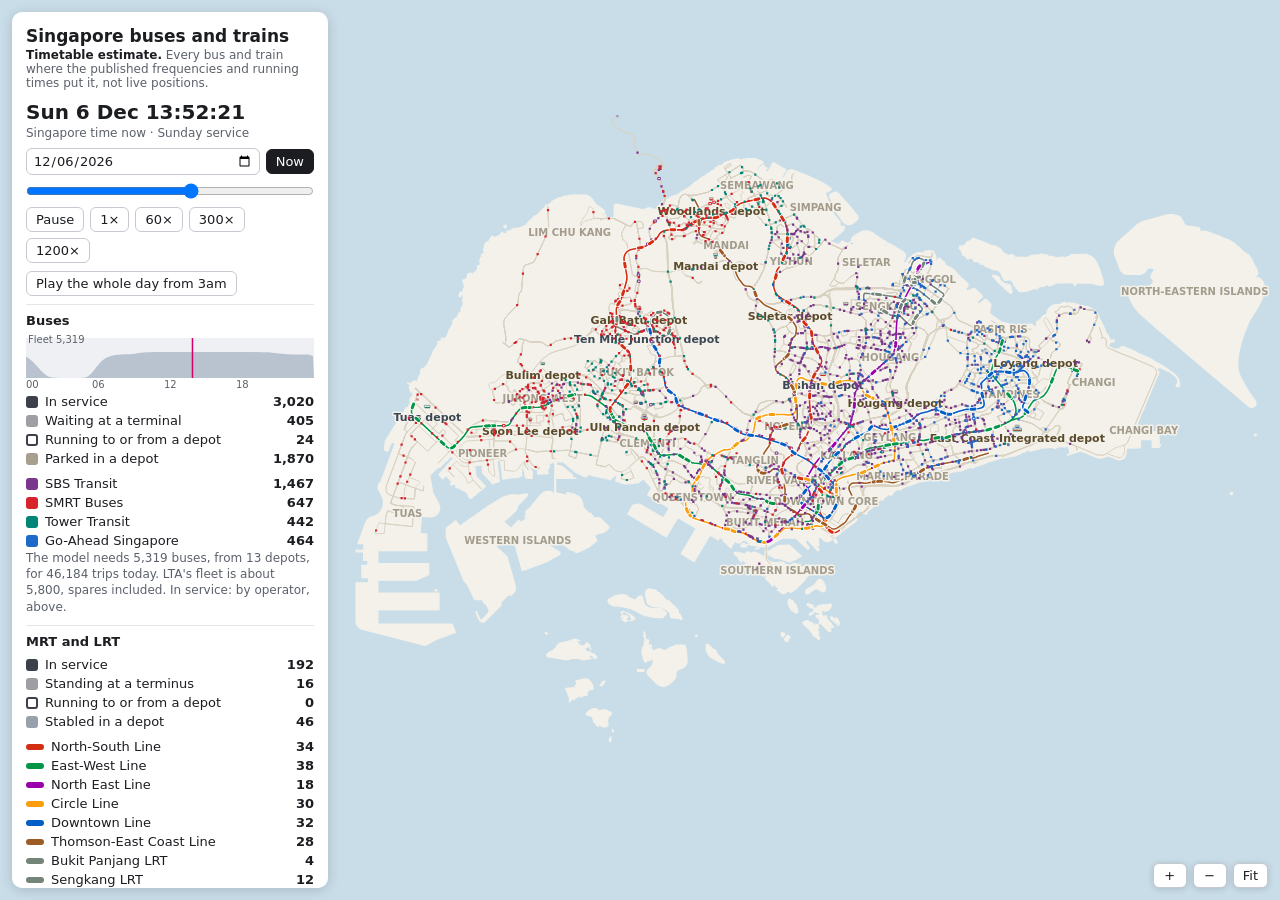
==== index.html @ de4a7878 "Add files via upload" ====
<!doctype html>
<html lang="en"><head><meta charset="utf-8">
<meta name="viewport" content="width=device-width,initial-scale=1">
<title>Singapore buses and trains</title>
<style>
  html,body{margin:0;height:100%;background:#c9dde8;color:#1b1d21;font-family:system-ui,Segoe UI,Arial,sans-serif;overflow:hidden}
  #map{position:absolute;inset:0;width:100%;height:100%;display:block;cursor:grab;touch-action:none}
  #map.drag{cursor:grabbing}
  #panel{position:absolute;left:12px;top:12px;width:288px;max-width:calc(100% - 48px);max-height:calc(100% - 48px);overflow:auto;background:#fff;border-radius:10px;box-shadow:0 2px 12px rgba(27,29,33,.18);padding:14px 14px 10px;z-index:5}
  h1{font-size:17px;margin:0 0 2px}
  h2{font-size:13px;margin:0 0 6px}
  .mode{font-size:12px;margin:0 0 10px;color:#5b616b}
  .mode b{color:#1b1d21}
  #clock{font-size:20px;font-weight:600;font-variant-numeric:tabular-nums;margin:0 0 2px}
  #clockmode{font-size:12px;color:#5b616b;margin:0 0 8px}
  .row{display:flex;gap:6px;align-items:center;margin:0 0 8px}
  input[type=date]{flex:1;font:inherit;font-size:13px;padding:4px 6px;border:1px solid #c5c9d0;border-radius:6px;background:#fff;color:inherit;min-width:0}
  input[type=range]{width:100%;margin:0 0 8px}
  button{font:inherit;font-size:13px;padding:4px 9px;border:1px solid #c5c9d0;border-radius:6px;background:#fff;color:inherit;cursor:pointer}
  button:hover{background:#f1f3f5}
  button[aria-pressed=true]{background:#1b1d21;border-color:#1b1d21;color:#fff}
  .speeds{flex-wrap:wrap}
  .sect{border-top:1px solid #e3e6ea;padding:8px 0 4px}
  .check{display:flex;gap:7px;align-items:center;font-size:13px;margin:0 0 4px;cursor:pointer}
  table{border-collapse:collapse;width:100%;font-size:13px}
  td{padding:2px 0}
  td.n{text-align:right;font-variant-numeric:tabular-nums;font-weight:600;padding-left:8px}
  .sw{display:inline-block;width:12px;height:12px;border-radius:3px;margin-right:7px;vertical-align:-2px;box-sizing:border-box}
  .sw.hollow{background:#fff !important;border:2px solid}
  .sw.dim{opacity:.5}
  .sw.line{width:18px;height:6px;border-radius:3px;vertical-align:1px}
  #spark{width:100%;height:56px;display:block;margin:4px 0 2px;cursor:pointer}
  .small{font-size:12px;color:#5b616b;margin:0 0 6px;line-height:1.35}
  details{font-size:12px;color:#3d424a;margin:2px 0 6px}
  details summary{cursor:pointer;font-weight:600;color:#1b1d21;font-size:13px;margin:0 0 4px}
  details li{margin:0 0 4px;line-height:1.35}
  details ul{padding-left:16px;margin:4px 0}
  #depots td{font-size:12px}
  .credit{font-size:10.5px;color:#6b717b;margin:4px 0 0;line-height:1.35}
  #tip{position:absolute;z-index:6;pointer-events:none;background:#1b1d21;color:#fff;font-size:12px;line-height:1.4;padding:6px 9px;border-radius:6px;max-width:280px;display:none}
  #tip b{font-weight:600}
  #zoom{position:absolute;right:12px;bottom:12px;z-index:5;display:flex;gap:6px}
  #zoom button{background:#fff;box-shadow:0 1px 6px rgba(27,29,33,.18);min-width:34px}
</style></head>
<body>
<canvas id="map">Map of Singapore with the estimated position of every public bus and train.</canvas>

<aside id="panel">
  <h1>Singapore buses and trains</h1>
  <p class="mode"><b>Timetable estimate.</b> Every bus and train where the published frequencies and running times put it, not live positions.</p>
  <div id="clock">--:--:--</div>
  <div id="clockmode"></div>
  <div class="row"><input type="date" id="date" aria-label="Date"><button id="now" type="button">Now</button></div>
  <input type="range" id="time" min="0" max="86399" step="30" aria-label="Time of day">
  <div class="row speeds" id="speeds" role="group" aria-label="Playback speed">
    <button type="button" data-speed="0">Pause</button>
    <button type="button" data-speed="1">1&times;</button>
    <button type="button" data-speed="60">60&times;</button>
    <button type="button" data-speed="300">300&times;</button>
    <button type="button" data-speed="1200">1200&times;</button>
  </div>
  <div class="row"><button type="button" id="day">Play the whole day from 3am</button></div>

  <div class="sect">
    <h2>Buses</h2>
    <canvas id="spark" aria-label="Buses out of the depots through the day; click to jump to that time"></canvas>
    <table id="busstate"></table>
    <table id="busops" style="margin-top:6px"></table>
    <p class="small" id="fleet"></p>
  </div>

  <div class="sect">
    <h2>MRT and LRT</h2>
    <table id="trainstate"></table>
    <table id="trains" style="margin-top:6px"></table>
  </div>

  <div class="sect">
    <label class="check"><input type="checkbox" id="showBuses" checked><span>Buses</span></label>
    <label class="check"><input type="checkbox" id="showTrains" checked><span>Trains</span></label>
    <label class="check"><input type="checkbox" id="showRoads" checked><span>Bus routes</span></label>
  </div>

  <div class="sect">
    <h2>For slides</h2>
    <p class="small">Draws the day shown above, 3am to 3am, frame by frame, with a title, clock, counts and key on each frame, and saves it in the exports folder. The video plays in PowerPoint (Insert, Video, This Device).</p>
    <div class="row"><button type="button" id="mkmp4">Make a video (MP4, 1080p, 1 min)</button></div>
    <div class="row"><button type="button" id="mkgif">Make a GIF (720p, 40 s)</button></div>
    <div class="row"><button type="button" id="mkgifhq">Make a full-detail GIF (1080p, map only)</button></div>
    <div class="row"><button type="button" id="mkdepots">Make the bus depots video (MP4, 1080p, 1 min)</button></div>
    <div class="row"><button type="button" id="mkdepotsgif">Make the bus depots GIF (email size)</button></div>
    <label class="check"><input type="checkbox" id="exview"><span>Frame the current view, not the whole island</span></label>
    <p class="small" id="exstate"></p>
  </div>

  <details id="depotbox"><summary>Depots</summary><table id="depots"></table></details>
  <details><summary>How this is worked out</summary><ul id="how"></ul></details>
  <p class="credit" id="credit"></p>
</aside>

<div id="zoom"><button type="button" id="zin" aria-label="Zoom in">+</button><button type="button" id="zout" aria-label="Zoom out">&minus;</button><button type="button" id="zfit">Fit</button></div>
<div id="tip" role="status"></div>

<script src="sg-data.js"></script>
<script>
(function () {
'use strict';
const D = window.SG_DATA;
if (!D) { document.body.innerHTML = '<p style="padding:2em">sg-data.js is missing: run build/build.ps1.</p>'; return; }
const el = id => document.getElementById(id);
const Qd = D.meta.q, DAY = 86400000;

const BANDS = [
  [[0, 1.15], [6.5 * 3600, 0.85], [8.5 * 3600, 1.05], [17 * 3600, 0.85], [19 * 3600, 1.15]],
  [[0, 1.15], [8 * 3600, 1.0], [20 * 3600, 1.15]],
  [[0, 1.15], [9 * 3600, 1.05], [20 * 3600, 1.15]]
];
const LAYOVER = 240;
const WAIT_MAX = 2400;
const PREP = 300;
const DEAD_SPEED = 25 / 3.6, DEAD_DETOUR = 1.3;
const BUS_DWELL = 12, TRAIN_DWELL = 25;
const BUS = { length: 12, width: 2.55 };
const TURN_MAX = 900, LEAD = 60, TAIL = 45;

const KX = 111320 * Math.cos(D.meta.lat0 * Math.PI / 180), KY = 110574;
const px = lon => (lon - D.meta.lon0) * KX, py = lat => -(lat - D.meta.lat0) * KY;
function decode(a) {
  const n = a.length / 2, x = new Float64Array(n), y = new Float64Array(n), cum = new Float64Array(n);
  let lon = 0, lat = 0;
  for (let i = 0; i < n; i++) {
    lon += a[2 * i]; lat += a[2 * i + 1];
    x[i] = px(lon / Qd); y[i] = py(lat / Qd);
    if (i) cum[i] = cum[i - 1] + Math.hypot(x[i] - x[i - 1], y[i] - y[i - 1]);
  }
  return { x, y, cum, n };
}
const geoms = D.geoms.map(decode);
function pointAt(g, s) {
  const c = g.cum, last = g.n - 1;
  if (last < 1) return { x: g.x[0], y: g.y[0], a: 0 };
  if (s <= 0 || s >= c[last]) {
    const i = s <= 0 ? 0 : last - 1, a = Math.atan2(g.y[i + 1] - g.y[i], g.x[i + 1] - g.x[i]), b = s <= 0 ? 0 : last, over = s <= 0 ? s : s - c[last];
    return { x: g.x[b] + Math.cos(a) * over, y: g.y[b] + Math.sin(a) * over, a };
  }
  let lo = 0, hi = last;
  while (hi - lo > 1) { const m = (lo + hi) >> 1; if (c[m] <= s) lo = m; else hi = m; }
  const span = c[hi] - c[lo], f = span > 0 ? (s - c[lo]) / span : 0;
  return { x: g.x[lo] + f * (g.x[hi] - g.x[lo]), y: g.y[lo] + f * (g.y[hi] - g.y[lo]), a: Math.atan2(g.y[hi] - g.y[lo], g.x[hi] - g.x[lo]) };
}

const OPS = D.operators.map(o => ({ id: o.id, name: o.name, rgb: o.colour }));
const depots = D.depots.map((d, i) => ({ i, name: d.name, op: d.op, x: px(d.lon), y: py(d.lat), cap: 0, out: 0 }));
const stops = D.stops.map(s => ({ code: s[0], name: s[1], x: px(s[2] / Qd), y: py(s[3] / Qd) }));
const services = D.services.map((s, i) => ({ i, n: s.n, name: s.name, op: s.op, depot: depots[s.depot], guess: !!s.guess, group: s.n.replace(/[ABCT]$/, '') }));
const pats = D.patterns.map((p, i) => ({ i, svc: services[p.v], g: geoms[p.g], s: p.s, d: p.d, t: p.t, h: p.h, w: p.w, straight: !!p.x, r: p.r, dur: p.t[p.t.length - 1] }));
const RL = D.rail.lines.map(l => ({ name: l.name, short: l.short, rgb: l.colour, cars: l.cars, length: l.length }));
const rstations = D.rail.stations.map(s => ({ id: s[0], name: s[1], x: px(s[2] / Qd), y: py(s[3] / Qd) }));
const rpats = D.rail.patterns.map((p, i) => ({ i, line: RL[p.l], li: p.l, g: geoms[p.g], s: p.s, d: p.d, t: p.t, h: p.h, loop: !!p.loop, win: p.win, dur: p.t[p.t.length - 1] }));
const startOf = p => pointAt(p.g, p.d[0]), endOf = p => pointAt(p.g, p.d[p.d.length - 1]);
const roadRun = (g, rev) => ({ g, rev, secs: g.cum[g.n - 1] / DEAD_SPEED + 60 });
const lineRun = (a, b) => { const len = Math.hypot(b.x - a.x, b.y - a.y) || 1; return { g: { x: [a.x, b.x], y: [a.y, b.y], cum: [0, len], n: 2 }, rev: false, secs: len * DEAD_DETOUR / DEAD_SPEED + 120 }; };
for (const p of pats) {
  const dep = p.svc.depot;
  p.outRun = p.r && p.r[0] >= 0 ? roadRun(geoms[p.r[0]], false) : lineRun(dep, startOf(p));
  p.inRun = p.r && p.r[1] >= 0 ? roadRun(geoms[p.r[1]], true) : lineRun(endOf(p), dep);
}

const groups = new Map();
for (const p of pats) { const k = p.svc.group; if (!groups.has(k)) groups.set(k, []); groups.get(k).push(p); }
for (const [gk, list] of groups) {
  const ends = [...new Set(list.flatMap(p => [p.s[0], p.s[p.s.length - 1]]))], parent = new Map(ends.map(e => [e, e]));
  const find = e => { while (parent.get(e) !== e) e = parent.get(e); return e; };
  for (const a of ends) for (const b of ends) if (a < b && Math.hypot(stops[a].x - stops[b].x, stops[a].y - stops[b].y) < 600) parent.set(find(a), find(b));
  for (const p of list) { p.from = gk + '|' + find(p.s[0]); p.to = gk + '|' + find(p.s[p.s.length - 1]); }
}

const dayType = dayKey => { const dow = new Date(dayKey * DAY).getUTCDay(); return dow === 6 ? 1 : dow === 0 ? 2 : 0; };
const DAYTYPE_NAMES = ['Monday to Friday', 'Saturday', 'Sunday'];
const factor = (dt, t) => { t %= 86400; let f = 1; for (const [from, k] of BANDS[dt]) if (t >= from) f = k; return f; };
function departures(first, last, h, dt) {
  const out = []; let t = first;
  while (t <= last) { out.push(t); t += Math.max(120, h * factor(dt, t)); }
  if (out.length && last - out[out.length - 1] > h * 0.4) out.push(last);
  return out;
}

const goesHome = (a, b) => b.start - a.end > Math.max(WAIT_MAX, a.p.inRun.secs + b.p.outRun.secs + PREP + 1800);
const OUT = 0, WAIT = 1, RUN = 2, IN = 3;

const plans = new Map();
function planFor(dt) {
  if (plans.has(dt)) return plans.get(dt);
  const byGroup = new Map(); let tripCount = 0;
  for (const p of pats) {
    const w = p.w && p.w[dt]; if (!w) continue;
    for (const start of departures(w[0], w[1], p.h, dt)) {
      const k = p.svc.group; if (!byGroup.has(k)) byGroup.set(k, []);
      byGroup.get(k).push({ p, start, end: start + p.dur, bus: null }); tripCount++;
    }
  }
  const buses = [];
  for (const list of byGroup.values()) {
    list.sort((a, b) => a.start - b.start);
    const byEnd = list.slice().sort((a, b) => a.end - b.end), pools = new Map(); let ai = 0;
    for (const tr of list) {
      while (ai < byEnd.length && byEnd[ai].end + LAYOVER <= tr.start) { const a = byEnd[ai++]; if (!pools.has(a.p.to)) pools.set(a.p.to, []); pools.get(a.p.to).push(a.bus); }
      const pool = pools.get(tr.p.from);
      let bus = pool && pool.length ? pool.pop() : null;
      if (!bus) {
        let best = null, from = null, at = -1;
        for (const q of pools.values()) for (let i = 0; i < q.length; i++) {
          const last = q[i].trips[q[i].trips.length - 1];
          if ((!best || last.end < best.trips[best.trips.length - 1].end) && goesHome(last, tr)) { best = q[i]; from = q; at = i; }
        }
        if (best) { from.splice(at, 1); bus = best; }
      }
      if (!bus) { bus = { id: buses.length, depot: tr.p.svc.depot, op: tr.p.svc.op, trips: [] }; buses.push(bus); }
      bus.trips.push(tr); tr.bus = bus;
    }
  }
  for (const bus of buses) {
    const segs = [], dep = bus.depot, first = bus.trips[0];
    const goOut = tr => { const R = tr.p.outRun; segs.push({ k: OUT, t0: tr.start - PREP - R.secs, t1: tr.start - PREP, run: R, trip: tr }); segs.push({ k: WAIT, t0: tr.start - PREP, t1: tr.start, trip: tr }); };
    goOut(first);
    bus.trips.forEach((tr, i) => {
      segs.push({ k: RUN, t0: tr.start, t1: tr.end, trip: tr });
      const nx = bus.trips[i + 1], R = tr.p.inRun;
      if (!nx) { segs.push({ k: IN, t0: tr.end, t1: tr.end + R.secs, run: R, trip: tr }); return; }
      if (goesHome(tr, nx)) { segs.push({ k: IN, t0: tr.end, t1: tr.end + R.secs, run: R, trip: tr }); goOut(nx); }
      else segs.push({ k: WAIT, t0: tr.end, t1: nx.start, trip: nx, after: tr });
    });
    bus.segs = segs; bus.t0 = segs[0].t0; bus.t1 = segs[segs.length - 1].t1;
    bus.slot = (bus.id * 7919) % 97;
  }
  const curve = new Uint16Array(30 * 12);
  for (const bus of buses) {
    let k = 0;
    for (let i = Math.max(0, Math.ceil(bus.t0 / 300)); i < curve.length && i * 300 < bus.t1; i++) {
      const t = i * 300; while (k + 1 < bus.segs.length && bus.segs[k + 1].t0 <= t) k++;
      if (t < bus.segs[k].t1) curve[i]++;
    }
  }
  const plan = { dt, buses, trips: tripCount, curve, perDepot: depots.map(d => buses.filter(b => b.depot === d).length) };
  plans.set(dt, plan);
  return plan;
}
for (let dt = 0; dt < 3; dt++) planFor(dt).perDepot.forEach((n, i) => { depots[i].cap = Math.max(depots[i].cap, n); });
const FLEET = depots.reduce((s, d) => s + d.cap, 0);

const railPlans = new Map();
function railFor(dt) {
  if (railPlans.has(dt)) return railPlans.get(dt);
  const trips = [];
  for (const p of rpats) for (const start of departures(p.win[0], p.win[1], p.h, dt)) trips.push({ p, start, end: start + p.dur });
  trips.sort((a, b) => a.start - b.start);
  const waiting = new Map(), key = (st, li) => st + '|' + li;
  for (const tr of trips.slice().sort((a, b) => a.end - b.end)) { const k = key(tr.p.s[tr.p.s.length - 1], tr.p.li); if (!waiting.has(k)) waiting.set(k, []); waiting.get(k).push(tr); }
  for (const dep of trips) {
    const q = waiting.get(key(dep.p.s[0], dep.p.li)); if (!q) continue;
    while (q.length && (q[0].next || q[0].end < dep.start - TURN_MAX)) q.shift();
    const i = q.findIndex(a => !a.next); if (i < 0 || q[i].end > dep.start) continue;
    q[i].next = dep; dep.prev = q[i];
  }
  railWorkings(trips);
  railPlans.set(dt, trips);
  return trips;
}

const rdepots = (D.rail.depots || []).map((d, i) => ({ i, name: d.name, x: px(d.lon), y: py(d.lat), lines: d.lines, cap: RL.map(() => 0), access: {} }));
const stationsOfLine = RL.map((_, li) => [...new Set(rpats.filter(p => p.li === li).flatMap(p => p.s))]);
for (const d of rdepots) for (const li of d.lines) {
  let best = -1, bd = Infinity;
  for (const si of stationsOfLine[li]) { const s = rstations[si], dd = Math.hypot(s.x - d.x, s.y - d.y); if (dd < bd) { bd = dd; best = si; } }
  d.access[li] = best;
}
const depotsOfLine = RL.map((_, li) => rdepots.filter(d => d.lines.includes(li)));
function alongLine(li, a, b) {
  let best = null;
  for (const q of rpats) {
    if (q.li !== li) continue;
    const i = q.s.indexOf(a), j = q.s.lastIndexOf(b); if (i < 0 || j <= i) continue;
    if (!best || q.d[j] - q.d[i] < best.s1 - best.s0) best = { g: q.g, s0: q.d[i], s1: q.d[j], secs: (q.t[j] - q.t[i]) * 0.8 };
  }
  return best;
}
const straight = (a, b) => { const len = Math.hypot(b.x - a.x, b.y - a.y) || 1; return { g: { x: [a.x, b.x], y: [a.y, b.y], cum: [0, len], n: 2 }, s0: 0, s1: len, secs: len / 8 + 60 }; };
function railWorkings(trips) {
  for (const head of trips) {
    if (head.prev) continue;
    const chain = [head]; while (chain[chain.length - 1].next) chain.push(chain[chain.length - 1].next);
    const tail = chain[chain.length - 1], li = head.p.li, A = head.p.s[0], B = tail.p.s[tail.p.s.length - 1];
    let dep = null, bd = Infinity;
    for (const d of depotsOfLine[li]) { const v = Math.hypot(d.x - rstations[A].x, d.y - rstations[A].y); if (v < bd) { bd = v; dep = d; } }
    if (!dep) continue;
    const X = dep.access[li];
    const a1 = X === A ? null : alongLine(li, X, A), h1 = straight(dep, a1 ? pointAt(a1.g, a1.s0) : startOf(head.p));
    const arrive = head.start - 240, t1 = arrive - (a1 ? a1.secs : 0), t0 = t1 - h1.secs;
    head.out = { t0, t2: arrive, legs: [[t0, t1, h1]].concat(a1 ? [[t1, arrive, a1]] : []) };
    const a2 = X === B ? null : alongLine(li, B, X), h2 = straight(a2 ? pointAt(a2.g, a2.s1) : endOf(tail.p), dep);
    const leave = tail.end + 60, u1 = leave + (a2 ? a2.secs : 0);
    tail.in = { t0: leave, t2: u1 + h2.secs, legs: (a2 ? [[leave, u1, a2]] : []).concat([[u1, u1 + h2.secs, h2]]) };
    const span = { dep, li, t0, t1: tail.in.t2 };
    for (const tr of chain) { tr.dep = dep; tr.span = span; }
  }
}
for (let dt = 0; dt < 3; dt++) {
  const spans = [...new Set(railFor(dt).filter(t => t.span).map(t => t.span))];
  for (const d of rdepots) for (const li of d.lines) {
    const mine = spans.filter(s => s.dep === d && s.li === li);
    for (let t = 0; t < 30 * 3600; t += 300) d.cap[li] = Math.max(d.cap[li], mine.filter(s => s.t0 <= t && t < s.t1).length);
  }
}
const TRAIN_FLEET = rdepots.reduce((s, d) => s + d.cap.reduce((a, b) => a + b, 0), 0);

function progress(p, tau, dwell) {
  const T = p.t, n = T.length;
  if (tau <= 0) return { s: p.d[0], h: 0, moving: false };
  if (tau >= T[n - 1]) return { s: p.d[n - 1], h: n - 2, moving: false };
  let lo = 0, hi = n - 1;
  while (hi - lo > 1) { const m = (lo + hi) >> 1; if (T[m] <= tau) lo = m; else hi = m; }
  const run = T[lo + 1] - T[lo], move = Math.max(run - Math.min(dwell, run * 0.4), 1);
  let f = Math.min((tau - T[lo]) / move, 1); const moving = f < 1;
  f = f * f * (3 - 2 * f);
  return { s: p.d[lo] + f * (p.d[lo + 1] - p.d[lo]), h: lo, moving };
}

let busCount = null;
function busesAt(sim) {
  const day = Math.floor(sim / DAY), secs = (sim - day * DAY) / 1000, out = [];
  const count = { run: 0, dead: 0, wait: 0, ops: OPS.map(() => 0), depotOut: depots.map(() => 0) };
  for (const [dk, t] of [[day - 1, secs + 86400], [day, secs]]) {
    for (const bus of planFor(dayType(dk)).buses) {
      if (t < bus.t0 || t >= bus.t1) continue;
      const segs = bus.segs; let lo = 0, hi = segs.length - 1;
      while (lo < hi) { const m = (lo + hi + 1) >> 1; if (segs[m].t0 <= t) lo = m; else hi = m - 1; }
      const sg = segs[lo]; if (t >= sg.t1) continue;
      count.depotOut[bus.depot.i]++;
      let x, y, a, s = null, p = null, g = null, dir = 1;
      if (sg.k === RUN) {
        p = sg.trip.p; const pr = progress(p, t - sg.trip.start, BUS_DWELL); s = pr.s;
        const pt = pointAt(p.g, s); x = pt.x; y = pt.y; a = pt.a; count.run++; count.ops[bus.op]++;
        out.push({ bus, sg, t, x, y, a, s, p, g: p.g, dir: 1, h: pr.h, moving: pr.moving });
        continue;
      }
      if (sg.k === WAIT) {
        p = sg.trip.p; s = p.d[0] - 14 - (bus.slot % 4) * 15;
        const pt = pointAt(p.g, s); x = pt.x; y = pt.y; a = pt.a; g = p.g; count.wait++;
      } else {
        let f = (t - sg.t0) / Math.max(sg.t1 - sg.t0, 1); f = f * f * (3 - 2 * f);
        const R = sg.run, L = R.g.cum[R.g.n - 1]; g = R.g; dir = R.rev ? -1 : 1; s = R.rev ? L * (1 - f) : L * f;
        const pt = pointAt(g, s); x = pt.x; y = pt.y; a = pt.a + (R.rev ? Math.PI : 0); count.dead++;
      }
      out.push({ bus, sg, t, x, y, a, s, p, g, dir });
    }
  }
  busCount = count;
  return out;
}
let trainCount = null;
function trainsAt(sim) {
  const day = Math.floor(sim / DAY), secs = (sim - day * DAY) / 1000, out = [];
  const count = { run: 0, wait: 0, dead: 0, perLine: RL.map(() => 0), depotOut: rdepots.map(() => RL.map(() => 0)) };
  for (const [dk, t] of [[day - 1, secs + 86400], [day, secs]]) {
    for (const tr of railFor(dayType(dk))) {
      if (tr.start - 7200 > t) break;
      const from = tr.prev ? Math.min(tr.prev.end, tr.start) : tr.out ? tr.out.t0 : tr.start - LEAD;
      const to = tr.next ? tr.end : tr.in ? tr.in.t2 : tr.end + TAIL;
      if (t < from || t >= to) continue;
      count.perLine[tr.p.li]++;
      if (tr.dep) count.depotOut[tr.dep.i][tr.p.li]++;
      const runs = !tr.prev && tr.out && t < tr.out.t2 ? tr.out.legs : !tr.next && tr.in && t >= tr.in.t0 ? tr.in.legs : null;
      const leg = runs && runs.find(L => t >= L[0] && t < L[1]);
      if (leg) {
        let f = (t - leg[0]) / Math.max(leg[1] - leg[0], 1); f = f * f * (3 - 2 * f);
        const s = leg[2].s0 + (leg[2].s1 - leg[2].s0) * f, pt = pointAt(leg[2].g, s);
        count.dead++; out.push({ tr, t, g: leg[2].g, s, x: pt.x, y: pt.y, alpha: 1, kind: 'dead', home: !!(tr.in && runs === tr.in.legs) });
        continue;
      }
      const pr = progress(tr.p, t - tr.start, TRAIN_DWELL), pt = pointAt(tr.p.g, pr.s), state = t < tr.start ? 'waiting' : t >= tr.end ? 'done' : 'running';
      const alpha = tr.dep ? 1 : t < tr.start && !tr.prev ? 1 + (t - tr.start) / LEAD : t > tr.end && !tr.next ? 1 - (t - tr.end) / TAIL : 1;
      if (state === 'running') count.run++; else count.wait++;
      out.push({ tr, t, g: tr.p.g, s: pr.s, h: pr.h, moving: pr.moving, x: pt.x, y: pt.y, alpha: Math.min(Math.max(alpha, 0), 1), state, kind: state === 'running' ? 'run' : 'wait' });
    }
  }
  trainCount = count; out.perLine = count.perLine;
  return out;
}

const sgNow = () => Date.now() + 8 * 3600000;
let live = true, speed = 1, sim = sgNow();
const hhmm = s => { s = ((Math.round(s) % 86400) + 86400) % 86400; return String(Math.floor(s / 3600)).padStart(2, '0') + ':' + String(Math.floor(s % 3600 / 60)).padStart(2, '0'); };

const canvas = el('map');
let ctx = canvas.getContext('2d');
let base = document.createElement('canvas'), bctx = base.getContext('2d');
const panel = el('panel');
let W = 0, H = 0, dpr = 1, baseDirty = true, fitK = 0.03, exporting = false, depotLabels = true, trainYards = true;
let keepClear = () => { const r = panel.getBoundingClientRect(); return [{ x0: r.left, y0: r.top, x1: r.right + 4, y1: r.bottom + 4 }]; };
const view = { cx: 0, cy: 0, k: 0.03 };
const show = { buses: true, trains: true, roads: true };
const bounds = { x0: Infinity, y0: Infinity, x1: -Infinity, y1: -Infinity };
const land = D.land.map(decode);
for (const g of land) for (let i = 0; i < g.n; i++) { bounds.x0 = Math.min(bounds.x0, g.x[i]); bounds.x1 = Math.max(bounds.x1, g.x[i]); bounds.y0 = Math.min(bounds.y0, g.y[i]); bounds.y1 = Math.max(bounds.y1, g.y[i]); }
const sx = x => (x - view.cx) * view.k + W / 2, sy = y => (y - view.cy) * view.k + H / 2;
const MAX_K = 8;

function fit() {
  const b = bounds, inset = W > 760 ? panel.offsetWidth + 24 : 0, m = 16;
  fitK = Math.min((W - inset - 2 * m) / (b.x1 - b.x0), (H - 2 * m) / (b.y1 - b.y0));
  view.k = fitK; view.cx = (b.x0 + b.x1) / 2 - inset / (2 * view.k); view.cy = (b.y0 + b.y1) / 2;
  baseDirty = true;
}
function resize() {
  dpr = window.devicePixelRatio || 1; W = window.innerWidth; H = window.innerHeight;
  for (const c of [canvas, base]) { c.width = Math.round(W * dpr); c.height = Math.round(H * dpr); }
  baseDirty = true;
}
function zoomAt(mx, my, factor) {
  const k = Math.min(Math.max(view.k * factor, fitK * 0.6), MAX_K);
  const wx = (mx - W / 2) / view.k + view.cx, wy = (my - H / 2) / view.k + view.cy;
  view.k = k; view.cx = wx - (mx - W / 2) / k; view.cy = wy - (my - H / 2) / k; baseDirty = true;
}

const path = (lines, close) => { const p = new Path2D(); for (const g of lines) { p.moveTo(g.x[0], g.y[0]); for (let i = 1; i < g.n; i++) p.lineTo(g.x[i], g.y[i]); if (close) p.closePath(); } return p; };
const landPath = path(land, true);
const roadPath = path([...new Set(pats.filter(p => !p.straight).map(p => p.g))]);
const railPaths = RL.map((l, li) => path(D.rail.draw.filter(r => r.l === li).map(r => decode(r.g))));
const areas = D.areas.map(a => ({ name: a[0].toUpperCase(), x: px(a[1] / Qd), y: py(a[2] / Qd), km2: a[3] })).sort((a, b) => b.km2 - a.km2);
const terminals = (() => {
  const seen = new Map();
  for (const p of pats) { const st = stops[p.s[0]]; if (/\b(Int|Ter)\b/.test(st.name) && !seen.has(st.name)) seen.set(st.name, { name: st.name.replace(/ Int$/, ' Interchange').replace(/ Ter$/, ' Terminal'), x: st.x, y: st.y, n: 0 }); if (seen.has(st.name)) seen.get(st.name).n++; }
  return [...seen.values()].sort((a, b) => b.n - a.n);
})();
const stationDots = (() => {
  const m = new Map();
  rstations.forEach(s => { const k = s.name; if (!m.has(k)) m.set(k, { name: s.name, ids: [], x: 0, y: 0, n: 0 }); const o = m.get(k); o.ids.push(s.id); o.x += s.x; o.y += s.y; o.n++; });
  return [...m.values()].map(o => ({ name: o.name, ids: o.ids, x: o.x / o.n, y: o.y / o.n }));
})();
const yard = d => d.yard || (d.yard = (() => { const cols = Math.max(12, Math.round(Math.sqrt(6 * d.cap))), rows = Math.max(1, Math.ceil(d.cap / cols)); return { cols, rows, w: cols * 4, h: rows * 15 }; })());
const railYards = rdepots.map(d => {
  const perCol = 20, groups = d.lines.filter(li => d.cap[li] > 0).map(li => ({ li, n: d.cap[li], cols: Math.ceil(d.cap[li] / perCol), len: RL[li].length + 10, xoff: 0 }));
  let w = 0; for (const g of groups) { g.xoff = w; w += g.cols * g.len; }
  const n = groups.reduce((s, g) => s + g.n, 0), h = Math.max(1, Math.min(Math.max(0, ...groups.map(g => g.n)), perCol)) * 6;
  let cx = d.x, cy = d.y; const bus = depots.find(b => Math.hypot(b.x - d.x, b.y - d.y) < 500);
  if (bus) { cx = bus.x; cy = bus.y + yard(bus).h / 2 + 36 + h / 2; }
  return { d, groups, n, perCol, w, h, cx, cy, shared: !!bus };
});
const slotXY = (Y, g, i) => [Y.cx - Y.w / 2 + g.xoff + Math.floor(i / Y.perCol) * g.len + 5, Y.cy - Y.h / 2 + (i % Y.perCol) * 6 + 1.4];

function drawBase() {
  const c = bctx, k = view.k;
  baseDirty = false;
  c.setTransform(dpr, 0, 0, dpr, 0, 0);
  c.fillStyle = '#c9dde8'; c.fillRect(0, 0, W, H);
  c.setTransform(k * dpr, 0, 0, k * dpr, (W / 2 - view.cx * k) * dpr, (H / 2 - view.cy * k) * dpr);
  c.lineJoin = c.lineCap = 'round';
  c.fillStyle = '#f3f1ea'; c.fill(landPath); c.strokeStyle = '#f3f1ea'; c.lineWidth = 1.2 / k; c.stroke(landPath);
  if (show.roads) {
    if (k > 0.25) { c.strokeStyle = '#d6cfbf'; c.lineWidth = Math.max(11, 3 / k); c.stroke(roadPath); c.strokeStyle = '#ffffff'; c.lineWidth = Math.max(8, 1.5 / k); c.stroke(roadPath); }
    else { c.strokeStyle = k > 0.08 ? '#cdc5b3' : '#d9d2c2'; c.lineWidth = (k > 0.08 ? 1.3 : 0.9) / k; c.stroke(roadPath); }
  }
  c.fillStyle = '#e2ddd0'; c.strokeStyle = '#a8a08e'; c.lineWidth = 1 / k;
  for (const d of depots) { const y = yard(d); c.fillRect(d.x - y.w / 2 - 6, d.y - y.h / 2 - 6, y.w + 12, y.h + 12); c.strokeRect(d.x - y.w / 2 - 6, d.y - y.h / 2 - 6, y.w + 12, y.h + 12); }
  if (show.trains) {
    c.fillStyle = '#dde2e8'; c.strokeStyle = '#97a1ab';
    if (trainYards) for (const Y of railYards) if (Y.n) { c.fillRect(Y.cx - Y.w / 2 - 5, Y.cy - Y.h / 2 - 5, Y.w + 10, Y.h + 10); c.strokeRect(Y.cx - Y.w / 2 - 5, Y.cy - Y.h / 2 - 5, Y.w + 10, Y.h + 10); }
    const w = Math.min(Math.max(5 * k, 1.6), 6);
    c.strokeStyle = '#ffffff'; c.lineWidth = (w + 2) / k; for (const p of railPaths) c.stroke(p);
    RL.forEach((l, i) => { c.strokeStyle = 'rgb(' + l.rgb + ')'; c.lineWidth = w / k; c.stroke(railPaths[i]); });
  }
  c.setTransform(dpr, 0, 0, dpr, 0, 0);
  if (show.trains && k > 0.02) {
    const r = Math.min(Math.max(k * 40, 1.8), 6);
    c.fillStyle = '#ffffff'; c.strokeStyle = '#1b1d21'; c.lineWidth = r > 3 ? 1.5 : 1;
    for (const s of stationDots) { const X = sx(s.x), Y = sy(s.y); if (X < -10 || X > W + 10 || Y < -10 || Y > H + 10) continue; c.beginPath(); c.arc(X, Y, r, 0, 7); c.fill(); c.stroke(); }
  }
  if (k > 0.6) { c.fillStyle = '#8f8a7e'; for (const s of stops) { const X = sx(s.x), Y = sy(s.y); if (X < -4 || X > W + 4 || Y < -4 || Y > H + 4) continue; c.fillRect(X - 1.5, Y - 1.5, 3, 3); } }
  const placed = keepClear();
  const label = (text, X, Y, font, fill, halo, dx) => {
    c.font = font; const w = c.measureText(text).width;
    for (const x of dx === 0 ? [X - w / 2] : [X + dx, X - dx - w]) {
      const box = { x0: x - 2, y0: Y - 8, x1: x + w + 2, y1: Y + 8 };
      if (box.x0 < 2 || box.x1 > W - 2 || box.y0 < 2 || box.y1 > H - 2) continue;
      if (placed.some(b => box.x0 < b.x1 && box.x1 > b.x0 && box.y0 < b.y1 && box.y1 > b.y0)) continue;
      placed.push(box); c.lineWidth = 3; c.strokeStyle = halo; c.strokeText(text, x, Y); c.fillStyle = fill; c.fillText(text, x, Y); return true;
    }
    return false;
  };
  c.textBaseline = 'middle'; c.lineJoin = 'round';
  if (depotLabels) for (const d of depots) label(d.name.replace(/ Bus Depot$| Depot$/, ' depot'), sx(d.x), sy(d.y) + Math.max(yard(d).h * k / 2, 4) + 9, '600 11px system-ui, Segoe UI, Arial, sans-serif', '#5a4a2a', '#f3f1ea', 0);
  if (show.trains && depotLabels && trainYards) for (const Y of railYards) if (Y.n && !Y.shared) label(Y.d.name.replace(/ Depot$/, ' depot'), sx(Y.cx), sy(Y.cy) + Math.max(Y.h * k / 2, 3) + 9, '600 11px system-ui, Segoe UI, Arial, sans-serif', '#3a4652', '#f3f1ea', 0);
  if (k > 0.05 && depotLabels) for (const s of terminals) label(s.name, sx(s.x), sy(s.y), '11px system-ui, Segoe UI, Arial, sans-serif', '#3d424a', '#f3f1ea', 7);
  if (show.trains && k > 0.09) for (const s of stationDots) label(s.name, sx(s.x), sy(s.y), '600 11px system-ui, Segoe UI, Arial, sans-serif', '#1b1d21', '#ffffff', 8);
  if (k < 0.2) for (const a of areas) label(a.name, sx(a.x), sy(a.y), '600 10px system-ui, Segoe UI, Arial, sans-serif', '#a39c8c', '#f3f1ea', 0);
}

const rgba = (rgb, a) => 'rgba(' + rgb + ',' + a + ')';
let buses = [], trains = [], DOT = 2.2, SNAP = false;
function drawDynamic() {
  const k = view.k;
  ctx.lineJoin = 'round';
  if (show.buses) for (const d of depots) {
    const y = yard(d), parked = Math.max(0, d.cap - busCount.depotOut[d.i]), x0 = d.x - y.w / 2, y0 = d.y - y.h / 2;
    if (sx(x0) > W || sy(y0) > H || sx(x0 + y.w) < 0 || sy(y0 + y.h) < 0) continue;
    if (k * 4 < 1.2) {
      const f = d.cap ? parked / d.cap : 0, rows = Math.ceil(parked / y.cols);
      ctx.fillStyle = rgba(OPS[d.op].rgb, 0.85);
      ctx.fillRect(sx(x0), sy(y0 + y.h - rows * 15), Math.max(y.w * k, 2), Math.max(rows * 15 * k, f > 0 ? 1.5 : 0));
      continue;
    }
    ctx.fillStyle = rgba(OPS[d.op].rgb, 0.85);
    for (let i = 0; i < parked; i++) { const c = i % y.cols, r = y.rows - 1 - Math.floor(i / y.cols); ctx.fillRect(sx(x0 + c * 4 + 0.7), sy(y0 + r * 15 + 1.5), BUS.width * k, BUS.length * k); }
  }
  if (show.buses) {
    const len = Math.max(BUS.length * k, 0), wid = Math.max(BUS.width * k, 2.6), side = k > 0.4 ? 2 * k : 0;
    if (len < 4) {
      const s = SNAP ? Math.round(Math.max(DOT, Math.min(3.2, k * 60))) : Math.max(DOT, Math.min(3.2, k * 60));
      for (let o = 0; o < OPS.length; o++) for (const kind of [RUN, WAIT, OUT]) {
        ctx.beginPath(); let any = false;
        for (const b of buses) { if (b.bus.op !== o || (kind === OUT ? b.sg.k !== OUT && b.sg.k !== IN : b.sg.k !== kind)) continue; const X = sx(b.x), Y = sy(b.y); if (X < -4 || X > W + 4 || Y < -4 || Y > H + 4) continue; if (SNAP) ctx.rect(Math.round(X - s / 2), Math.round(Y - s / 2), s, s); else ctx.rect(X - s / 2, Y - s / 2, s, s); any = true; }
        if (!any) continue;
        if (kind === OUT) { ctx.fillStyle = '#ffffff'; ctx.fill(); ctx.strokeStyle = 'rgb(' + OPS[o].rgb + ')'; ctx.lineWidth = 1; ctx.stroke(); }
        else { ctx.fillStyle = rgba(OPS[o].rgb, kind === WAIT ? 0.45 : 1); ctx.fill(); }
      }
    } else {
      for (const b of buses) {
        const X0 = sx(b.x), Y0 = sy(b.y); if (X0 < -len || X0 > W + len || Y0 < -len || Y0 > H + len) continue;
        let ax, ay, bx, by;
        { const f = pointAt(b.g, b.s + b.dir * BUS.length / 2), r = pointAt(b.g, b.s - b.dir * BUS.length / 2); ax = r.x; ay = r.y; bx = f.x; by = f.y; }
        const L = Math.hypot(bx - ax, by - ay) || 1, nx = (by - ay) / L * side / k, ny = -(bx - ax) / L * side / k;
        let X1 = sx(ax + nx), Y1 = sy(ay + ny), X2 = sx(bx + nx), Y2 = sy(by + ny);
        if (Math.hypot(X2 - X1, Y2 - Y1) < len * 0.6) { const c = [(X1 + X2) / 2, (Y1 + Y2) / 2], a = Math.atan2(by - ay, bx - ax); X1 = c[0] - Math.cos(a) * len / 2; Y1 = c[1] - Math.sin(a) * len / 2; X2 = c[0] + Math.cos(a) * len / 2; Y2 = c[1] + Math.sin(a) * len / 2; }
        const col = OPS[b.bus.op].rgb, dead = b.sg.k === OUT || b.sg.k === IN;
        ctx.beginPath(); ctx.moveTo(X1, Y1); ctx.lineTo(X2, Y2); ctx.lineCap = 'butt';
        ctx.lineWidth = wid + 2; ctx.strokeStyle = '#1b1d21'; ctx.stroke();
        ctx.lineWidth = wid; ctx.strokeStyle = dead ? '#ffffff' : b.sg.k === WAIT ? rgba(col, 0.55) : 'rgb(' + col + ')'; ctx.stroke();
        ctx.beginPath(); ctx.arc(X2 - (X2 - X1) / len * 2, Y2 - (Y2 - Y1) / len * 2, Math.max(wid * 0.22, 1), 0, 7); ctx.fillStyle = dead ? 'rgb(' + col + ')' : '#ffffff'; ctx.fill();
      }
    }
  }
  if (show.trains && trainYards) for (const Y of railYards) {
    if (!Y.n || sx(Y.cx - Y.w / 2) > W || sy(Y.cy - Y.h / 2) > H || sx(Y.cx + Y.w / 2) < 0 || sy(Y.cy + Y.h / 2) < 0) continue;
    const out = trainCount.depotOut[Y.d.i];
    if (6 * k < 1.5) {
      let yy = Y.cy + Y.h / 2;
      for (const g of Y.groups) { const parked = Math.max(0, g.n - out[g.li]); if (!parked) continue; const hh = Y.h * parked / Y.n; ctx.fillStyle = 'rgb(' + RL[g.li].rgb + ')'; ctx.fillRect(sx(Y.cx - Y.w / 2), sy(yy - hh), Math.max(Y.w * k, 2), Math.max(hh * k, 1.2)); yy -= hh; }
      continue;
    }
    for (const g of Y.groups) {
      const parked = Math.max(0, g.n - out[g.li]), L = RL[g.li].length; ctx.fillStyle = 'rgb(' + RL[g.li].rgb + ')';
      for (let i = 0; i < parked; i++) { const q = slotXY(Y, g, i); ctx.fillRect(sx(q[0]), sy(q[1]), L * k, Math.max(3.2 * k, 1)); }
    }
  }
  if (show.trains) for (const tr of trains) {
    const l = tr.tr.p.line, N = l.cars, low = k < 0.06, dead = tr.kind === 'dead';
    const U = Math.max(l.length * k, low ? 4 : 7), Wd = low ? 3 : Math.min(Math.max(3.2 * k, 3.5), 9);
    { const X = sx(tr.x), Y = sy(tr.y); if (X < -U || X > W + U || Y < -U || Y > H + U) continue; }
    const pts = []; for (let i = 0; i <= N; i++) { const q = pointAt(tr.g, tr.s + (U / 2 - U * i / N) / k); pts.push([sx(q.x), sy(q.y)]); }
    ctx.globalAlpha = tr.alpha; ctx.beginPath(); ctx.moveTo(pts[0][0], pts[0][1]); for (let i = 1; i <= N; i++) ctx.lineTo(pts[i][0], pts[i][1]);
    if (low) {
      ctx.lineCap = 'round'; ctx.lineWidth = Wd + 1.6; ctx.strokeStyle = dead ? 'rgb(' + l.rgb + ')' : '#ffffff'; ctx.stroke();
      ctx.lineWidth = dead ? Wd - 1 : Wd; ctx.strokeStyle = dead ? '#ffffff' : 'rgb(' + l.rgb + ')'; ctx.stroke(); ctx.globalAlpha = 1; continue;
    }
    ctx.lineCap = 'round'; ctx.lineWidth = Wd + 3; ctx.strokeStyle = '#ffffff'; ctx.stroke();
    ctx.lineWidth = Wd; ctx.strokeStyle = dead ? 'rgb(' + l.rgb + ')' : '#1b1d21'; ctx.stroke();
    ctx.lineWidth = Wd - 2; ctx.strokeStyle = dead ? '#ffffff' : 'rgb(' + l.rgb + ')'; ctx.stroke();
    if (U / N >= 11) for (let i = 1; i < N; i++) {
      const dx = pts[i + 1][0] - pts[i - 1][0], dy = pts[i + 1][1] - pts[i - 1][1], L = Math.hypot(dx, dy) || 1, w = Wd / 2 - 1;
      ctx.beginPath(); ctx.moveTo(pts[i][0] + dy / L * w, pts[i][1] - dx / L * w); ctx.lineTo(pts[i][0] - dy / L * w, pts[i][1] + dx / L * w); ctx.lineCap = 'butt'; ctx.lineWidth = 1.2; ctx.strokeStyle = '#1b1d21'; ctx.stroke();
    }
    ctx.beginPath(); ctx.arc(pts[0][0], pts[0][1], Math.max(Wd * 0.2, 1), 0, 7); ctx.fillStyle = '#ffffff'; ctx.fill();
    ctx.globalAlpha = 1;
  }
}

const DAYS = ['Sun', 'Mon', 'Tue', 'Wed', 'Thu', 'Fri', 'Sat'], MONTHS = ['Jan', 'Feb', 'Mar', 'Apr', 'May', 'Jun', 'Jul', 'Aug', 'Sep', 'Oct', 'Nov', 'Dec'];
const fmtN = n => n.toLocaleString('en-GB');
const sw = (rgb, cls) => '<span class="sw ' + (cls || '') + '" style="background:rgb(' + rgb + ');border-color:rgb(' + rgb + ')"></span>';
el('busstate').innerHTML = [['run', 'In service', sw('60,64,72')], ['wait', 'Waiting at a terminal', sw('60,64,72', 'dim')], ['dead', 'Running to or from a depot', sw('60,64,72', 'hollow')], ['park', 'Parked in a depot', sw('168,160,142')]].map(r => '<tr><td>' + r[2] + r[1] + '</td><td class="n" id="bs-' + r[0] + '">0</td></tr>').join('');
el('busops').innerHTML = OPS.map((o, i) => '<tr><td>' + sw(o.rgb) + o.name + '</td><td class="n" id="op-' + i + '">0</td></tr>').join('');
el('trainstate').innerHTML = [['run', 'In service', sw('60,64,72')], ['wait', 'Standing at a terminus', sw('60,64,72', 'dim')], ['dead', 'Running to or from a depot', sw('60,64,72', 'hollow')], ['park', 'Stabled in a depot', sw('151,161,171')]].map(r => '<tr><td>' + r[2] + r[1] + '</td><td class="n" id="ts-' + r[0] + '">0</td></tr>').join('');
el('trains').innerHTML = RL.map((l, i) => '<tr><td>' + sw(l.rgb, 'line') + l.name + '</td><td class="n" id="rl-' + i + '">0</td></tr>').join('') + '<tr><td colspan="2" class="small">Trains out on each line, of ' + RL.map((l, li) => rdepots.reduce((s, d) => s + d.cap[li], 0)).map((n, li) => n + ' ' + RL[li].short).join(', ') + '.</td></tr>';
el('depots').innerHTML = depots.map(d => '<tr><td>' + sw(OPS[d.op].rgb) + d.name + '</td><td class="n" id="dp-' + d.i + '">0</td></tr>').join('') + '<tr><td colspan="2" class="small">Buses parked now, of those each depot sends out on its busiest day.</td></tr>'
  + railYards.filter(Y => Y.n).map(Y => '<tr><td>' + Y.groups.map(g => sw(RL[g.li].rgb, 'line')).join('') + Y.d.name + '</td><td class="n" id="rd-' + Y.d.i + '">0</td></tr>').join('') + '<tr><td colspan="2" class="small">Trains stabled now, of those each depot has out at the busiest time.</td></tr>';
el('credit').textContent = 'Built ' + D.meta.built + '. ' + D.meta.credit;
const guessed = services.filter(s => s.guess).map(s => s.n);
el('how').innerHTML = [
  'Routes, stops and first and last buses at every stop are LTA\'s (via BusRouter SG, ' + D.meta.busData + '). Times between stops are LTA\'s published first-bus times differenced, from a community feed (' + D.meta.gtfsVersion + ').',
  'LTA does not publish bus timetables, only how often each service runs. The free data has one average gap between buses per route, so the day is shaped by assumption: 15% more often than average in the peaks (6:30-8:30, 17:00-19:00 on weekdays), 5% less often between them, 15% less early and late. Saturdays and Sundays have no peaks.',
  'Which bus works which trip is not published either. Buses stay on their service, take the next departure from the terminal they reach after at least ' + LAYOVER / 60 + ' minutes there, and go back to the depot when the next one they are needed for is more than ' + WAIT_MAX / 60 + ' minutes away (and the round trip fits). The depot for each service comes from its contract package; ' + (guessed.length ? guessed.join(', ') + ' are not listed, so they use the nearest depot.' : 'every service is listed.'),
  'Buses running empty to and from their depot follow the roads, at 25 km/h: the shortest way, from the bus stop nearest the depot, along roads the bus routes use. Roads no bus route uses, and one-way streets, are not known.',
  'Trains run at their line\'s average frequency, 5:30 to 23:30, with the same peak shaping, turning round at the ends. A train comes out of its depot, joins the line at the station nearest the depot and runs empty to where its first trip starts; after its last trip it runs back the same way. Each line\'s depots are LTA\'s (the East Coast Integrated Depot takes the East-West, Downtown and Thomson-East Coast lines); a train uses whichever is nearest where its day starts. A train with more than 15 minutes to wait at a terminus goes back to its depot instead. Train lengths are fixed by line.',
  'Bus types (single or double deck) are not in the free data: every bus is drawn 12 m long.',
  'Public holidays are not marked: they run as the day of the week they fall on.'
].map(t => '<li>' + t + '</li>').join('');

const spark = el('spark'), sctx = spark.getContext('2d');
let sparkFor = -1;
function drawSpark() {
  const r = spark.getBoundingClientRect(), w = Math.round(r.width * dpr), h = Math.round(r.height * dpr);
  if (!w || !h) return;
  if (spark.width !== w || spark.height !== h) { spark.width = w; spark.height = h; sparkFor = -1; }
  const day = Math.floor(sim / DAY), plan = planFor(dayType(day)), prev = planFor(dayType(day - 1)), secs = (sim % DAY) / 1000;
  const c = sctx; c.setTransform(dpr, 0, 0, dpr, 0, 0); c.clearRect(0, 0, r.width, r.height);
  const vals = []; for (let i = 0; i < 288; i++) vals.push(plan.curve[i] + (prev.curve[i + 288] || 0));
  const max = FLEET, X = i => i / 288 * r.width, Y = v => r.height - 12 - v / max * (r.height - 16);
  c.fillStyle = '#eef0f3'; c.fillRect(0, Y(max), r.width, Y(0) - Y(max));
  c.beginPath(); c.moveTo(0, Y(0)); vals.forEach((v, i) => c.lineTo(X(i), Y(v))); c.lineTo(r.width, Y(0)); c.closePath(); c.fillStyle = '#b9c2cf'; c.fill();
  c.fillStyle = '#5b616b'; c.font = '10px system-ui, Segoe UI, Arial, sans-serif'; c.textBaseline = 'bottom';
  for (const hr of [0, 6, 12, 18]) c.fillText(String(hr).padStart(2, '0'), X(hr * 12) + (hr ? -6 : 0), r.height);
  c.textBaseline = 'top'; c.fillText('Fleet ' + fmtN(FLEET), 2, 1);
  const cx = X(secs / 300); c.strokeStyle = '#d4006a'; c.lineWidth = 1.5; c.beginPath(); c.moveTo(cx, Y(max)); c.lineTo(cx, Y(0)); c.stroke();
}
spark.addEventListener('click', e => { const r = spark.getBoundingClientRect(); setSim(Math.floor(sim / DAY) * DAY + Math.round((e.clientX - r.left) / r.width * 86400 / 30) * 30000); });

let scrubbing = false;
function updatePanel() {
  const d = new Date(sim), secs = Math.floor((sim % DAY) / 1000);
  el('clock').textContent = DAYS[d.getUTCDay()] + ' ' + d.getUTCDate() + ' ' + MONTHS[d.getUTCMonth()] + ' ' + hhmm(secs) + ':' + String(secs % 60).padStart(2, '0');
  el('clockmode').textContent = (live ? 'Singapore time now' : speed === 0 ? 'Paused' : 'Simulated, ' + speed + '× speed') + ' · ' + DAYTYPE_NAMES[dayType(Math.floor(sim / DAY))] + ' service';
  if (!scrubbing) el('time').value = secs;
  if (document.activeElement !== el('date')) el('date').value = d.toISOString().slice(0, 10);
  el('now').setAttribute('aria-pressed', live);
  for (const b of el('speeds').children) b.setAttribute('aria-pressed', !live && +b.dataset.speed === speed);
  const c = busCount, out = c.run + c.wait + c.dead;
  el('bs-run').textContent = fmtN(c.run); el('bs-wait').textContent = fmtN(c.wait); el('bs-dead').textContent = fmtN(c.dead); el('bs-park').textContent = fmtN(Math.max(FLEET - out, 0));
  OPS.forEach((o, i) => { el('op-' + i).textContent = fmtN(c.ops[i]); });
  RL.forEach((l, i) => { el('rl-' + i).textContent = trains.perLine ? trains.perLine[i] : 0; });
  const tc = trainCount; el('ts-run').textContent = tc.run; el('ts-wait').textContent = tc.wait; el('ts-dead').textContent = tc.dead; el('ts-park').textContent = Math.max(TRAIN_FLEET - tc.run - tc.wait - tc.dead, 0);
  railYards.forEach(Y => { if (Y.n) el('rd-' + Y.d.i).textContent = Math.max(Y.n - tc.depotOut[Y.d.i].reduce((a, b) => a + b, 0), 0) + ' of ' + Y.n; });
  depots.forEach(dp => { el('dp-' + dp.i).textContent = fmtN(Math.max(dp.cap - c.depotOut[dp.i], 0)) + ' of ' + fmtN(dp.cap); });
  el('fleet').textContent = 'The model needs ' + fmtN(FLEET) + ' buses, from ' + depots.length + ' depots, for ' + fmtN(planFor(dayType(Math.floor(sim / DAY))).trips) + ' trips today. LTA\'s fleet is about 5,800, spares included. In service: by operator, above.';
  drawSpark();
}

function setSim(ms) { live = false; sim = ms; }
el('now').addEventListener('click', () => { live = true; speed = 1; });
el('speeds').addEventListener('click', e => { const b = e.target.closest('button'); if (!b) return; live = false; speed = +b.dataset.speed; });
el('day').addEventListener('click', () => { setSim(Math.floor(sim / DAY) * DAY + 3 * 3600000); speed = 1200; });
el('date').addEventListener('change', e => { const v = e.target.value.split('-').map(Number); if (v.length === 3 && v[0]) setSim(Date.UTC(v[0], v[1] - 1, v[2]) + sim % DAY); });
el('time').addEventListener('input', e => { scrubbing = true; setSim(Math.floor(sim / DAY) * DAY + e.target.value * 1000); });
el('time').addEventListener('change', () => { scrubbing = false; });
for (const [id, keyName] of [['showBuses', 'buses'], ['showTrains', 'trains'], ['showRoads', 'roads']]) el(id).addEventListener('change', e => { show[keyName] = e.target.checked; baseDirty = true; });

const tip = el('tip');
let drag = null;
canvas.addEventListener('pointerdown', e => { drag = { x: e.clientX, y: e.clientY }; canvas.setPointerCapture(e.pointerId); canvas.classList.add('drag'); tip.style.display = 'none'; });
canvas.addEventListener('pointerup', () => { drag = null; canvas.classList.remove('drag'); });
canvas.addEventListener('pointercancel', () => { drag = null; canvas.classList.remove('drag'); });
canvas.addEventListener('pointermove', e => {
  if (drag) { view.cx -= (e.clientX - drag.x) / view.k; view.cy -= (e.clientY - drag.y) / view.k; drag = { x: e.clientX, y: e.clientY }; baseDirty = true; return; }
  showTip(e.clientX, e.clientY);
});
canvas.addEventListener('pointerleave', () => { tip.style.display = 'none'; });
canvas.addEventListener('wheel', e => { e.preventDefault(); zoomAt(e.clientX, e.clientY, Math.exp(-e.deltaY * 0.0015)); }, { passive: false });
canvas.addEventListener('dblclick', e => zoomAt(e.clientX, e.clientY, 2));
el('zin').addEventListener('click', () => zoomAt(W / 2, H / 2, 1.5));
el('zout').addEventListener('click', () => zoomAt(W / 2, H / 2, 1 / 1.5));
el('zfit').addEventListener('click', fit);
window.addEventListener('resize', () => { const had = W && H; resize(); if (!had) fit(); });

const dest = p => { const a = stops[p.s[0]], b = stops[p.s[p.s.length - 1]]; return a === b || a.name === b.name ? 'loop from ' + a.name : 'to ' + b.name; };
function describeBus(b) {
  const tr = b.sg.trip, p = tr.p, svc = p.svc, op = OPS[b.bus.op].name, at = i => hhmm(tr.start + p.t[i]);
  const head = '<b>Bus ' + svc.n + '</b> ' + dest(p) + '<br>' + op + ', ' + b.bus.depot.name;
  if (b.sg.k === OUT) return '<b>Bus ' + svc.n + '</b>, not in service<br>Out of ' + b.bus.depot.name + ' for the ' + hhmm(tr.start) + ' from ' + stops[p.s[0]].name;
  if (b.sg.k === IN) return '<b>Bus ' + svc.n + '</b>, not in service<br>Back to ' + b.bus.depot.name + ' after its ' + hhmm(tr.start) + ' trip';
  if (b.sg.k === WAIT) return head + '<br>Waiting at ' + stops[p.s[0]].name + ', departs ' + hhmm(tr.start);
  const nx = b.h + 1, last = p.s.length - 1;
  if (b.moving) return head + '<br>Next stop ' + stops[p.s[nx]].name + ' ' + at(nx);
  if (nx >= last) return head + '<br>At ' + stops[p.s[last]].name + ', terminating';
  return head + '<br>At ' + stops[p.s[nx]].name + ', departs ' + at(nx);
}
function describeTrain(t) {
  const p = t.tr.p, name = i => rstations[p.s[i]].name, at = i => hhmm(t.tr.start + p.t[i]), last = p.s.length - 1;
  if (t.kind === 'dead') return '<b>' + p.line.name + '</b>, not in service<br>' + (t.home ? 'Back to ' + t.tr.dep.name + ' after arriving at ' + name(last) + ' ' + at(last) : 'Out of ' + t.tr.dep.name + ' for the ' + at(0) + ' from ' + name(0));
  const head = '<b>' + p.line.name + '</b> ' + (p.loop ? 'loop from ' + name(0) : 'to ' + name(last)) + '<br>' + p.line.cars + (p.line.cars === 1 ? ' car' : ' cars');
  if (t.state === 'waiting') return head + '<br>At ' + name(0) + ', departs ' + at(0);
  if (t.state === 'done') return head + '<br>Arrived at ' + name(last) + ' ' + at(last);
  if (t.moving) return head + '<br>Next stop ' + name(t.h + 1) + ' ' + at(t.h + 1);
  return head + '<br>At ' + name(t.h + 1) + (t.h + 1 < last ? ', departs ' + at(t.h + 1) : '');
}
function showTip(mx, my) {
  let html = '', bd = 12 * 12;
  const near = (x, y) => { const dx = sx(x) - mx, dy = sy(y) - my; return dx * dx + dy * dy; };
  if (show.trains) for (const t of trains) { const d2 = near(t.x, t.y); if (d2 < bd) { bd = d2; html = describeTrain(t); } }
  if (show.buses) for (const b of buses) { const d2 = near(b.x, b.y); if (d2 < bd) { bd = d2; html = describeBus(b); } }
  if (!html) for (const d of depots) { const y = yard(d), X = sx(d.x), Y = sy(d.y), hw = Math.max(y.w * view.k / 2, 6), hh = Math.max(y.h * view.k / 2, 6); if (Math.abs(mx - X) <= hw + 4 && Math.abs(my - Y) <= hh + 4) html = '<b>' + d.name + '</b><br>' + OPS[d.op].name + '<br>' + fmtN(Math.max(d.cap - busCount.depotOut[d.i], 0)) + ' of ' + fmtN(d.cap) + ' buses in the depot'; }
  if (!html && show.trains) for (const Y of railYards) {
    if (!Y.n) continue;
    const X = sx(Y.cx), Yc = sy(Y.cy), hw = Math.max(Y.w * view.k / 2, 4), hh = Math.max(Y.h * view.k / 2, 4);
    if (Math.abs(mx - X) <= hw + 4 && Math.abs(my - Yc) <= hh + 4) html = '<b>' + Y.d.name + '</b>' + Y.groups.map(g => '<br>' + RL[g.li].name + ': ' + Math.max(g.n - trainCount.depotOut[Y.d.i][g.li], 0) + ' of ' + g.n + ' trains stabled').join('');
  }
  if (!html && show.trains) { let sd = 8 * 8; for (const s of stationDots) { const d2 = near(s.x, s.y); if (d2 < sd) { sd = d2; html = '<b>' + s.name + '</b> station<br>' + s.ids.join(' · '); } } }
  if (!html && view.k > 0.6) { let sd = 6 * 6; for (const s of stops) { const d2 = near(s.x, s.y); if (d2 < sd) { sd = d2; html = '<b>' + s.name + '</b><br>Bus stop ' + s.code; } } }
  if (!html) { tip.style.display = 'none'; return; }
  tip.innerHTML = html; tip.style.display = 'block';
  tip.style.left = Math.min(mx + 14, W - tip.offsetWidth - 8) + 'px'; tip.style.top = Math.max(my - tip.offsetHeight - 10, 8) + 'px';
}

let lastFrame = 0, lastUi = 0;
function frame(now) {
  requestAnimationFrame(frame);
  if (exporting || !base.width || !base.height) return;
  const dt = Math.min(lastFrame ? now - lastFrame : 0, 250); lastFrame = now;
  if (live) sim = sgNow(); else sim += dt * speed;
  if (baseDirty) drawBase();
  ctx.setTransform(1, 0, 0, 1, 0, 0); ctx.drawImage(base, 0, 0);
  ctx.setTransform(dpr, 0, 0, dpr, 0, 0);
  buses = busesAt(sim); trains = trainsAt(sim);
  drawDynamic();
  if (now - lastUi > 250) { updatePanel(); lastUi = now; }
}

const EXPORTS = {
  mp4: { w: 1920, h: 1080, fps: 30, seconds: 60, dot: 3, file: 'singapore-day.mp4', footer: 'Estimate, not live. Data: LTA, URA (data.gov.sg), © OpenStreetMap.' },
  gifhq: { w: 1920, h: 1080, fps: 25, frames: 1440, dot: 3, file: 'singapore-24h.gif', bare: true, snap: true },
  gif: { w: 1280, h: 720, fps: 12.5, seconds: 40, dot: 2.6, file: 'singapore-day.gif', footer: 'Estimate, not live. Data: LTA, URA, © OpenStreetMap.' }
};
const font = (px, weight) => (weight || '') + ' ' + px.toFixed(1) + 'px system-ui, Segoe UI, Arial, sans-serif';
function roundRect(c, x, y, w, h, r) { c.beginPath(); c.moveTo(x + r, y); c.arcTo(x + w, y, x + w, y + h, r); c.arcTo(x + w, y + h, x, y + h, r); c.arcTo(x, y + h, x, y, r); c.arcTo(x, y, x + w, y, r); c.closePath(); }
function drawCaption(c, E, box, t) {
  const u = E.w / 1920, day = Math.floor(t / DAY), secs = (t - day * DAY) / 1000, x = box.x + 28 * u, xr = box.x + box.w - 28 * u, cw = xr - x;
  c.save(); c.setTransform(1, 0, 0, 1, 0, 0);
  c.shadowColor = 'rgba(27,29,33,0.2)'; c.shadowBlur = 18 * u; c.fillStyle = '#ffffff'; roundRect(c, box.x, box.y, box.w, box.h, 14 * u); c.fill(); c.shadowColor = 'transparent'; c.shadowBlur = 0;
  c.textBaseline = 'alphabetic'; c.textAlign = 'left';
  let y = box.y + 56 * u;
  c.fillStyle = '#1b1d21'; c.font = font(31 * u, '600'); c.fillText('Singapore buses and trains', x, y);
  y += 112 * u; c.font = font(104 * u, '600'); c.fillText(hhmm(secs), x - 4 * u, y);
  y += 26 * u; const ch = 70 * u, plan = planFor(dayType(day)), X = j => x + j / 288 * cw, Yv = v => y + ch - v / FLEET * ch;
  c.fillStyle = '#eef0f3'; c.fillRect(x, y, cw, ch);
  c.beginPath(); c.moveTo(x, y + ch); for (let j = 0; j < 288; j++) c.lineTo(X(j), Yv(plan.curve[36 + j] || 0)); c.lineTo(x + cw, y + ch); c.closePath(); c.fillStyle = '#b9c2cf'; c.fill();
  const cur = X(((secs / 300 - 36) % 288 + 288) % 288); c.strokeStyle = '#d4006a'; c.lineWidth = 2.5 * u; c.beginPath(); c.moveTo(cur, y); c.lineTo(cur, y + ch); c.stroke();
  y += ch + 48 * u;
  const bc = busCount, tc = trainCount, row = (label, n) => {
    c.fillStyle = '#3d424a'; c.font = font(Math.max(19 * u, 12), ''); c.fillText(label, x, y);
    c.textAlign = 'right'; c.fillStyle = '#1b1d21'; c.font = font(Math.max(19 * u, 12), '600'); c.fillText(fmtN(n), xr, y); c.textAlign = 'left'; y += 31 * u;
  };
  const busOut = bc.run + bc.wait + bc.dead, trainOut = tc.run + tc.wait + tc.dead;
  row('Buses out', busOut); row('Buses in depots', Math.max(FLEET - busOut, 0));
  y += 8 * u; row('Trains out', trainOut); row('Trains in depots', Math.max(TRAIN_FLEET - trainOut, 0));
  y += 14 * u; c.font = font(Math.max(16 * u, 11), '');
  OPS.forEach((o, i) => { const kx = x + (i % 2) * cw / 2, ky = y + Math.floor(i / 2) * 27 * u; c.fillStyle = 'rgb(' + o.rgb + ')'; c.fillRect(kx, ky - 12 * u, 13 * u, 13 * u); c.fillStyle = '#3d424a'; c.fillText(o.name, kx + 21 * u, ky); });
  c.font = font(Math.max(12.5 * u, 9.5), ''); c.fillStyle = '#6b717b'; c.fillText(E.footer, x, box.y + box.h - 22 * u);
  c.restore();
}

function muxMp4(samples, avcC, E) {
  const enc = new TextEncoder(), parts = [];
  const u32 = n => { const b = new Uint8Array(4); new DataView(b.buffer).setUint32(0, n >>> 0); return b; }, u16 = n => { const b = new Uint8Array(2); new DataView(b.buffer).setUint16(0, n & 0xffff); return b; };
  const cat = arr => { const n = arr.reduce((s, a) => s + a.length, 0), o = new Uint8Array(n); let p = 0; for (const a of arr) { o.set(a, p); p += a.length; } return o; };
  const box = (type, ...kids) => { const body = cat(kids); return cat([u32(body.length + 8), enc.encode(type), body]); };
  const full = (type, version, flags, ...kids) => box(type, u32((version << 24) | flags), ...kids);
  const zeros = n => new Uint8Array(n);
  const matrix = cat([0x00010000, 0, 0, 0, 0x00010000, 0, 0, 0, 0x40000000].map(u32));
  const timescale = Math.round(E.fps * 1000), delta = 1000, n = samples.length, dur = n * delta;
  const pts = samples.map(s => Math.round(s.ts * E.fps / 1e6) * delta), lag = Math.max(0, ...pts.map((p, i) => i * delta - p)), offsets = pts.map((p, i) => p + lag - i * delta);
  const ctts = offsets.some(o => o) ? [full('ctts', 0, 0, u32(n), ...offsets.flatMap(o => [u32(1), u32(o)]))] : [];
  const keys = samples.map((s, i) => s.key ? i + 1 : 0).filter(Boolean);
  const name = cat([new Uint8Array([4]), enc.encode('H264'), zeros(27)]);
  const avc1 = box('avc1', zeros(6), u16(1), u16(0), u16(0), zeros(12), u16(E.w), u16(E.h), u32(0x00480000), u32(0x00480000), u32(0), u16(1), name, u16(0x0018), u16(0xffff), box('avcC', avcC));
  const moov = offset => box('moov',
    full('mvhd', 0, 0, u32(0), u32(0), u32(timescale), u32(dur), u32(0x00010000), u16(0x0100), u16(0), zeros(8), matrix, zeros(24), u32(2)),
    box('trak',
      full('tkhd', 0, 3, u32(0), u32(0), u32(1), u32(0), u32(dur), zeros(8), u16(0), u16(0), u16(0), u16(0), matrix, u32(E.w * 65536), u32(E.h * 65536)),
      box('mdia',
        full('mdhd', 0, 0, u32(0), u32(0), u32(timescale), u32(dur), u16(0x55c4), u16(0)),
        full('hdlr', 0, 0, u32(0), enc.encode('vide'), zeros(12), enc.encode('VideoHandler\0')),
        box('minf',
          full('vmhd', 0, 1, zeros(8)),
          box('dinf', full('dref', 0, 0, u32(1), full('url ', 0, 1))),
          box('stbl',
            full('stsd', 0, 0, u32(1), avc1),
            full('stts', 0, 0, u32(1), u32(n), u32(delta)),
            ...ctts,
            full('stss', 0, 0, u32(keys.length), ...keys.map(u32)),
            full('stsc', 0, 0, u32(1), u32(1), u32(n), u32(1)),
            full('stsz', 0, 0, u32(0), u32(n), ...samples.map(s => u32(s.data.length))),
            full('stco', 0, 0, u32(1), u32(offset)))))));
  const ftyp = box('ftyp', enc.encode('isom'), u32(512), enc.encode('isomiso2avc1mp41'));
  const size = samples.reduce((s, x) => s + x.data.length, 0), head = moov(0).length;
  return new Blob([ftyp, moov(ftyp.length + head + 8), u32(size + 8), enc.encode('mdat'), ...samples.map(s => s.data)], { type: 'video/mp4' });
}
async function mp4Writer(E) {
  if (typeof VideoEncoder === 'undefined') throw new Error('this browser cannot make video (no WebCodecs): use Chrome or Edge');
  let codec = null; const base = { width: E.w, height: E.h, bitrate: 8e6, framerate: E.fps, avc: { format: 'avc' } };
  for (const cdc of ['avc1.640028', 'avc1.4d0028', 'avc1.42e028']) if ((await VideoEncoder.isConfigSupported({ ...base, codec: cdc })).supported) { codec = cdc; break; }
  if (!codec) throw new Error('this browser has no H.264 encoder');
  const samples = []; let avcC = null, failed = null;
  const enc = new VideoEncoder({
    output: (chunk, meta) => {
      const d = meta && meta.decoderConfig && meta.decoderConfig.description;
      if (d && !avcC) avcC = ArrayBuffer.isView(d) ? new Uint8Array(d.buffer.slice(d.byteOffset, d.byteOffset + d.byteLength)) : new Uint8Array(d.slice(0));
      const data = new Uint8Array(chunk.byteLength); chunk.copyTo(data); samples.push({ data, key: chunk.type === 'key', ts: chunk.timestamp });
    },
    error: e => { failed = e; }
  });
  enc.configure({ ...base, codec });
  return {
    async add(canvas, i) {
      if (failed) throw failed;
      const vf = new VideoFrame(canvas, { timestamp: Math.round(i * 1e6 / E.fps), duration: Math.round(1e6 / E.fps) });
      enc.encode(vf, { keyFrame: i % Math.round(E.fps * 2) === 0 }); vf.close();
      while (enc.encodeQueueSize > 6) await new Promise(r => setTimeout(r, 4));
    },
    async finish() { await enc.flush(); enc.close(); if (failed) throw failed; if (!avcC) throw new Error('the encoder gave no stream description'); return muxMp4(samples, avcC, E); }
  };
}

function gifWriter(E, ctx2, sampleImages) {
  const w = E.w, h = E.h, MAXC = Math.min(255, E.colours || 255), bits = Math.max(2, Math.ceil(Math.log2(MAXC + 1))), size = 1 << bits, TRANSPARENT = size - 1;
  const pal = [], add = (r, g, b) => { if (pal.length < MAXC && !pal.some(p => (p[0] - r) ** 2 + (p[1] - g) ** 2 + (p[2] - b) ** 2 < 49)) pal.push([r, g, b]); };
  const hex = s => [parseInt(s.slice(1, 3), 16), parseInt(s.slice(3, 5), 16), parseInt(s.slice(5, 7), 16)];
  for (const o of OPS) add(...o.rgb.split(',').map(Number));
  for (const l of RL) add(...l.rgb.split(',').map(Number));
  for (const s of ['#ffffff', '#1b1d21', '#f3f1ea', '#c9dde8', '#d9d2c2', '#cdc5b3', '#e2ddd0', '#a8a08e', '#dde2e8', '#97a1ab', '#3c4048', '#5b616b', '#3d424a', '#6b717b', '#5a4a2a', '#3a4652', '#a39c8c', '#d4006a', '#b9c2cf', '#eef0f3', '#e4e7eb']) add(...hex(s));
  const counts = new Uint32Array(32768);
  for (const im of sampleImages) { const d = im.data; for (let i = 0; i < d.length; i += 4) counts[((d[i] >> 3) << 10) | ((d[i + 1] >> 3) << 5) | (d[i + 2] >> 3)]++; }
  const order = []; for (let i = 0; i < 32768; i++) if (counts[i]) order.push(i);
  order.sort((a, b) => counts[b] - counts[a]);
  for (const i of order) { if (pal.length >= MAXC) break; add(((i >> 10) & 31) * 8 + 4, ((i >> 5) & 31) * 8 + 4, (i & 31) * 8 + 4); }
  const real = pal.length;
  while (pal.length < size) pal.push([0, 0, 0]);
  const lut = new Uint8Array(32768);
  for (let i = 0; i < 32768; i++) {
    const r = ((i >> 10) & 31) * 8 + 4, g = ((i >> 5) & 31) * 8 + 4, b = (i & 31) * 8 + 4; let best = 0, bd = Infinity;
    for (let j = 0; j < real; j++) { const p = pal[j], dd = 2 * (p[0] - r) ** 2 + 4 * (p[1] - g) ** 2 + 3 * (p[2] - b) ** 2; if (dd < bd) { bd = dd; best = j; } }
    lut[i] = best;
  }
  let buf = new Uint8Array(1 << 22), n = 0;
  const put = (...bytes) => { if (n + bytes.length > buf.length) { const nb = new Uint8Array(buf.length * 2); nb.set(buf); buf = nb; } for (const x of bytes) buf[n++] = x; };
  const putArr = a => { while (n + a.length > buf.length) { const nb = new Uint8Array(buf.length * 2); nb.set(buf); buf = nb; } buf.set(a, n); n += a.length; };
  const le = v => [v & 255, (v >> 8) & 255];
  putArr(new TextEncoder().encode('GIF89a')); put(...le(w), ...le(h), 0x80 | ((bits - 1) << 4) | (bits - 1), 0, 0);
  for (const p of pal) put(p[0], p[1], p[2]);
  put(0x21, 0xff, 11, ...new TextEncoder().encode('NETSCAPE2.0'), 3, 1, 0, 0, 0);
  const table = new Int16Array(1 << 20), stamp = new Int32Array(1 << 20); let gen = 1;
  const block = new Uint8Array(1 << 22), CLEAR = 1 << bits, EOI = CLEAR + 1;
  function lzw(idx) {
    let p = 0, cur = 0, shift = 0, sz = bits + 1, next = CLEAR + 2; gen++;
    const emit = code => { cur |= code << shift; shift += sz; while (shift >= 8) { block[p++] = cur & 255; cur >>>= 8; shift -= 8; } };
    emit(CLEAR);
    let prefix = idx[0];
    for (let i = 1; i < idx.length; i++) {
      const k = idx[i], key = (prefix << 8) | k;
      if (stamp[key] === gen) { prefix = table[key]; continue; }
      emit(prefix);
      if (next === 4096) { emit(CLEAR); next = CLEAR + 2; sz = bits + 1; gen++; }
      else { if (next >= (1 << sz)) sz++; table[key] = next++; stamp[key] = gen; }
      prefix = k;
    }
    emit(prefix); emit(EOI); if (shift > 0) block[p++] = cur & 255;
    put(bits);
    for (let i = 0; i < p; i += 255) { const len = Math.min(255, p - i); put(len); putArr(block.subarray(i, i + len)); }
    put(0);
  }
  let prev = null; const delay = Math.round(100 / E.fps);
  return {
    async add(canvas) {
      const d = ctx2.getImageData(0, 0, w, h).data, idx = new Uint8Array(w * h);
      for (let q = 0, i = 0; q < idx.length; q++, i += 4) idx[q] = lut[((d[i] >> 3) << 10) | ((d[i + 1] >> 3) << 5) | (d[i + 2] >> 3)];
      let x0 = 0, y0 = 0, x1 = w - 1, y1 = h - 1;
      if (prev) {
        x0 = w; y0 = h; x1 = -1; y1 = -1;
        for (let y = 0; y < h; y++) { const row = y * w; for (let x = 0; x < w; x++) if (idx[row + x] !== prev[row + x]) { if (x < x0) x0 = x; if (x > x1) x1 = x; if (y < y0) y0 = y; y1 = y; } }
        if (x1 < 0) { x0 = x1 = y0 = y1 = 0; }
      }
      const bw = x1 - x0 + 1, bh = y1 - y0 + 1, sub = new Uint8Array(bw * bh);
      for (let y = 0; y < bh; y++) for (let x = 0; x < bw; x++) { const q = (y + y0) * w + x + x0; sub[y * bw + x] = prev && idx[q] === prev[q] ? TRANSPARENT : idx[q]; }
      put(0x21, 0xf9, 4, (1 << 2) | (prev ? 1 : 0), ...le(delay), TRANSPARENT, 0);
      put(0x2c, ...le(x0), ...le(y0), ...le(bw), ...le(bh), 0);
      lzw(sub);
      prev = idx;
    },
    async finish() { put(0x3b); return new Blob([buf.subarray(0, n)], { type: 'image/gif' }); }
  };
}

async function makeExport(kind) {
  if (exporting) return;
  const E = EXPORTS[kind], u = E.w / 1920, N = E.frames || Math.round(E.fps * E.seconds), state = el('exstate'), isGif = kind !== 'mp4';
  const fc = document.createElement('canvas'); fc.width = E.w; fc.height = E.h;
  const fctx = fc.getContext('2d', { willReadFrequently: isGif }), fbase = document.createElement('canvas'); fbase.width = E.w; fbase.height = E.h;
  const box = E.bare ? null : { x: 28 * u, y: 28 * u, w: 440 * u, h: 640 * u }, right = box ? box.x + box.w : 0;
  let k2, cx2, cy2;
  if (el('exview').checked) {
    const inset = W > 760 ? panel.offsetWidth + 24 : 0, wx = view.cx + inset / (2 * view.k);
    k2 = view.k * (E.w - right) / Math.max(W - inset, 1); cx2 = wx - right / (2 * k2); cy2 = view.cy;
  } else {
    const b = { x0: Infinity, y0: Infinity, x1: -Infinity, y1: -Infinity }, m = 24 * u;
    for (const s of stops.concat(rstations, depots)) { b.x0 = Math.min(b.x0, s.x - 900); b.x1 = Math.max(b.x1, s.x + 900); b.y0 = Math.min(b.y0, s.y - 900); b.y1 = Math.max(b.y1, s.y + 900); }
    k2 = Math.min((E.w - right - 2 * m) / (b.x1 - b.x0), (E.h - 2 * m) / (b.y1 - b.y0));
    cx2 = (b.x0 + b.x1) / 2 - right / (2 * k2); cy2 = (b.y0 + b.y1) / 2;
  }
  const saved = { W, H, dpr, ctx, base, bctx, keepClear, cx: view.cx, cy: view.cy, k: view.k };
  const day = Math.floor(sim / DAY), start = day * DAY + 3 * 3600000, began = performance.now();
  exporting = true; for (const b of [el('mkmp4'), el('mkgif'), el('mkgifhq'), el('mkdepots'), el('mkdepotsgif')]) b.disabled = true;
  let message;
  try {
    W = E.w; H = E.h; dpr = 1; ctx = fctx; base = fbase; bctx = fbase.getContext('2d'); view.cx = cx2; view.cy = cy2; view.k = k2; DOT = E.dot; SNAP = !!E.snap;
    keepClear = () => box ? [{ x0: box.x - 6, y0: box.y - 6, x1: right + 10, y1: box.y + box.h + 6 }] : [];
    drawBase();
    const render = t => { buses = busesAt(t); trains = trainsAt(t); fctx.setTransform(1, 0, 0, 1, 0, 0); fctx.drawImage(fbase, 0, 0); drawDynamic(); if (box) drawCaption(fctx, E, box, t); };
    let writer;
    if (isGif) {
      const samples = []; for (const hr of E.bare ? [3, 5.5, 6.5, 8, 12, 18, 23, 25] : [3, 8, 18]) { render(day * DAY + hr * 3600000); samples.push(fctx.getImageData(0, 0, E.w, E.h)); }
      writer = gifWriter(E, fctx, samples);
    } else writer = await mp4Writer(E);
    for (let i = 0; i < N; i++) {
      render(start + i * DAY / N);
      await writer.add(fc, i);
      if (i % 15 === 0) { state.textContent = 'Drawing frame ' + (i + 1) + ' of ' + N + '…'; await new Promise(r => setTimeout(r, 0)); }
    }
    state.textContent = 'Finishing…';
    const blob = await writer.finish(), mb = (blob.size / 1048576).toFixed(1), took = Math.round((performance.now() - began) / 1000);
    let saved2 = false;
    try { saved2 = (await fetch('exports/' + E.file, { method: 'PUT', body: blob })).ok; } catch (e) {}
    if (!saved2) { const a = document.createElement('a'); a.href = URL.createObjectURL(blob); a.download = E.file; document.body.appendChild(a); a.click(); a.remove(); }
    message = (saved2 ? 'Saved as exports\\' + E.file : 'Downloaded as ' + E.file) + ' (' + mb + ' MB, ' + N + ' frames, ' + took + ' s to make).';
  } catch (e) {
    message = 'Could not make it: ' + (e && e.message ? e.message : e);
  } finally {
    W = saved.W; H = saved.H; dpr = saved.dpr; ctx = saved.ctx; base = saved.base; bctx = saved.bctx; keepClear = saved.keepClear; DOT = 2.2; SNAP = false;
    view.cx = saved.cx; view.cy = saved.cy; view.k = saved.k; baseDirty = true; exporting = false;
    for (const b of [el('mkmp4'), el('mkgif'), el('mkgifhq'), el('mkdepots'), el('mkdepotsgif')]) b.disabled = false;
  }
  if (message) state.textContent = message;
}
el('mkmp4').addEventListener('click', () => makeExport('mp4'));
el('mkgif').addEventListener('click', () => makeExport('gif'));
el('mkgifhq').addEventListener('click', () => makeExport('gifhq'));

const DEPOT_EXPORTS = {
  mp4: { w: 1920, h: 1080, fps: 30, seconds: 60, dot: 3, file: 'singapore-depots.mp4' },
  gif: { w: 1280, h: 720, fps: 15, frames: 480, dot: 2, colours: 127, file: 'singapore-24h-email.gif', gif: true, compact: true, snap: true }
};
const depotSites = () => depots.map(d => { const y = yard(d); return { d, x: d.x, y: d.y, w: y.w + 12, h: y.h + 12 }; }).sort((a, b) => a.x - b.x);
async function makeDepotExport(kind) {
  if (exporting) return;
  const E = DEPOT_EXPORTS[kind], u = E.w / 1920, px2 = (n, min) => Math.max(n * u, min || 0);
  const N = E.frames || Math.round(E.fps * E.seconds), state = el('exstate'), M = 16 * u, G = 10 * u, cols = 3, rows = 5, cellW = 220 * u;
  const sites = depotSites(), cellH = (E.h - 2 * M - (rows - 1) * G) / rows, side = { x: E.w - 2 * M - cols * cellW - (cols - 1) * G, w: 2 * M + cols * cellW + (cols - 1) * G };
  const head = px2(28, 19), mapArea = E.compact ? { x0: 12 * u, y0: 12 * u, x1: side.x - 12 * u, y1: E.h - 30 * u } : { x0: 16 * u, y0: 120 * u, x1: side.x - 16 * u, y1: 1040 * u };
  const cell = i => ({ x: side.x + M + (i % cols) * (cellW + G), y: M + Math.floor(i / cols) * (cellH + G), w: cellW, h: cellH });
  const fc = document.createElement('canvas'); fc.width = E.w; fc.height = E.h; const fctx = fc.getContext('2d', { willReadFrequently: !!E.gif });
  const clockBox = { x: 18 * u, y: 18 * u, w: px2(150, 92), h: px2(64, 40) };
  const saved = { W, H, dpr, ctx, base, bctx, keepClear, cx: view.cx, cy: view.cy, k: view.k };
  const day = Math.floor(sim / DAY), start = day * DAY + 3 * 3600000, began = performance.now();
  const buttons = [el('mkmp4'), el('mkgif'), el('mkgifhq'), el('mkdepots'), el('mkdepotsgif')];
  exporting = true; for (const b of buttons) b.disabled = true;
  let message;
  try {
    dpr = 1; ctx = fctx; DOT = E.dot; SNAP = !!E.snap; trainYards = false;
    const b = { x0: Infinity, y0: Infinity, x1: -Infinity, y1: -Infinity };
    for (const s of stops.concat(depots)) { b.x0 = Math.min(b.x0, s.x - 900); b.x1 = Math.max(b.x1, s.x + 900); b.y0 = Math.min(b.y0, s.y - 900); b.y1 = Math.max(b.y1, s.y + 900); }
    const mainK = Math.min((mapArea.x1 - mapArea.x0) / (b.x1 - b.x0), (mapArea.y1 - mapArea.y0) / (b.y1 - b.y0));
    const mainView = { W: E.w, H: E.h, k: mainK, cx: (b.x0 + b.x1) / 2 - ((mapArea.x0 + mapArea.x1) / 2 - E.w / 2) / mainK, cy: (b.y0 + b.y1) / 2 - ((mapArea.y0 + mapArea.y1) / 2 - E.h / 2) / mainK };
    const use = v => { W = v.W; H = v.H; view.k = v.k; view.cx = v.cx; view.cy = v.cy; };
    use(mainView); base = document.createElement('canvas'); base.width = E.w; base.height = E.h; bctx = base.getContext('2d');
    keepClear = () => [{ x0: side.x - 4, y0: 0, x1: E.w, y1: E.h }].concat(E.compact
      ? [{ x0: clockBox.x - 4, y0: clockBox.y - 4, x1: clockBox.x + clockBox.w + 4, y1: clockBox.y + clockBox.h + 4 }, { x0: 0, y0: E.h - 26 * u, x1: side.x, y1: E.h }]
      : [{ x0: 0, y0: 0, x1: side.x, y1: 115 * u }, { x0: 0, y0: 1045 * u, x1: side.x, y1: E.h }]);
    depotLabels = false; drawBase(); depotLabels = true; const mainBase = base;
    const insets = sites.map((s, i) => {
      const slot = cell(i), extW = Math.max(s.w + 200, 360), extH = Math.max(s.h + 130, 220);
      const k = Math.min(slot.w / extW, (slot.h - head) / extH, 1.4), v = { W: slot.w, H: slot.h, k, cx: s.x, cy: s.y - (head / 2) / k };
      use(v); base = document.createElement('canvas'); base.width = Math.ceil(slot.w); base.height = Math.ceil(slot.h); bctx = base.getContext('2d');
      keepClear = () => [{ x0: 0, y0: 0, x1: slot.w, y1: head + 2 }];
      depotLabels = false; drawBase(); depotLabels = true;
      return { s, n: i + 1, slot, v, base };
    });
    const keyBox = (() => { const a = cell(sites.length), z = cell(cols * rows - 1); return { x: a.x, y: a.y, w: z.x + z.w - a.x, h: a.h }; })();
    const render = t => {
      buses = busesAt(t); trains = trainsAt(t);
      const c = fctx, secs = (t - day * DAY) / 1000, bc = busCount;
      use(mainView); c.setTransform(1, 0, 0, 1, 0, 0); c.drawImage(mainBase, 0, 0);
      c.save(); c.beginPath(); c.rect(0, 0, side.x, E.h); c.clip(); drawDynamic(); c.restore();
      const r0 = px2(10, 7);
      for (const it of insets) {
        const X = sx(it.s.x), Y = sy(it.s.y) - r0 - 3 * u;
        c.beginPath(); c.arc(X, Y, r0, 0, 7); c.fillStyle = '#1b1d21'; c.fill(); c.lineWidth = px2(2, 1.5); c.strokeStyle = '#ffffff'; c.stroke();
        c.fillStyle = '#ffffff'; c.font = font(px2(11, 8.5), '700'); c.textAlign = 'center'; c.textBaseline = 'middle'; c.fillText(String(it.n), X, Y + 0.5);
      }
      c.textAlign = 'left'; c.textBaseline = 'alphabetic';
      if (E.compact) {
        c.fillStyle = 'rgba(255,255,255,0.92)'; roundRect(c, clockBox.x, clockBox.y, clockBox.w, clockBox.h, px2(8, 5)); c.fill();
        c.fillStyle = '#1b1d21'; c.font = font(px2(44, 27), '600'); c.textAlign = 'center'; c.textBaseline = 'middle';
        c.fillText(hhmm(secs), clockBox.x + clockBox.w / 2, clockBox.y + clockBox.h / 2 + 1); c.textAlign = 'left'; c.textBaseline = 'alphabetic';
        c.fillStyle = '#6b717b'; c.font = font(px2(12, 9.5), ''); c.fillText('Estimate, not live · Data: LTA, URA, © OpenStreetMap', 14 * u, E.h - 10 * u);
      } else {
        c.fillStyle = '#1b1d21'; c.font = font(36 * u, '600'); c.fillText('Singapore bus depots', 28 * u, 70 * u);
        c.textAlign = 'right'; c.font = font(80 * u, '600'); c.fillText(hhmm(secs), side.x - 24 * u, 88 * u); c.textAlign = 'left';
        c.fillStyle = '#6b717b'; c.font = font(12.5 * u, ''); c.fillText('Estimate, not live. Data: LTA, URA (data.gov.sg).', 28 * u, 1064 * u);
      }
      c.fillStyle = '#e4e7eb'; c.fillRect(side.x, 0, side.w, E.h);
      for (const it of insets) {
        const { slot, s } = it, d = s.d, inB = Math.max(d.cap - bc.depotOut[d.i], 0), hm = head / 2;
        use(it.v); c.save(); c.translate(slot.x, slot.y); c.beginPath(); c.rect(0, 0, slot.w, slot.h); c.clip();
        c.drawImage(it.base, 0, 0); drawDynamic(); c.restore();
        c.fillStyle = '#1b1d21'; c.fillRect(slot.x, slot.y, slot.w, head);
        const rr = px2(9, 6.5), nx = slot.x + rr + px2(5, 3);
        c.beginPath(); c.arc(nx, slot.y + hm - 1, rr, 0, 7); c.fillStyle = '#ffffff'; c.fill();
        c.fillStyle = '#1b1d21'; c.font = font(px2(11, 8), '700'); c.textAlign = 'center'; c.textBaseline = 'middle'; c.fillText(String(it.n), nx, slot.y + hm - 0.5);
        c.textAlign = 'left'; c.fillStyle = '#ffffff'; c.font = font(px2(13, 9.5), '600');
        const count = inB + '/' + d.cap, countW = c.measureText(count).width, x0 = nx + rr + px2(5, 3);
        let name = d.name.replace(/ Integrated Depot$| Bus Depot$| Depot$/, ''); while (c.measureText(name).width > slot.x + slot.w - px2(8, 4) - countW - px2(6, 4) - x0 && name.length > 4) name = name.slice(0, -2) + '…';
        c.fillText(name, x0, slot.y + hm - 0.5);
        c.textAlign = 'right'; c.fillText(count, slot.x + slot.w - px2(8, 4), slot.y + hm - 0.5); c.textAlign = 'left'; c.textBaseline = 'alphabetic';
        const bh2 = px2(3, 2); c.fillStyle = '#3d424a'; c.fillRect(slot.x + 1, slot.y + head - bh2, slot.w - 2, bh2);
        c.fillStyle = 'rgb(' + OPS[d.op].rgb + ')'; c.fillRect(slot.x + 1, slot.y + head - bh2, (slot.w - 2) * inB / Math.max(d.cap, 1), bh2);
        c.strokeStyle = '#1b1d21'; c.lineWidth = px2(1.5, 1); c.strokeRect(slot.x + 0.75, slot.y + 0.75, slot.w - 1.5, slot.h - 1.5);
      }
      const k = keyBox, sw2 = px2(15, 10); c.fillStyle = '#ffffff'; c.fillRect(k.x, k.y, k.w, k.h); c.strokeStyle = '#1b1d21'; c.lineWidth = px2(1.5, 1); c.strokeRect(k.x + 0.75, k.y + 0.75, k.w - 1.5, k.h - 1.5);
      c.font = font(px2(15, 10.5), ''); const items = OPS.map(o => [o.name, 'rgb(' + o.rgb + ')']).concat([['Not in service', null]]);
      items.forEach((it, i) => {
        const kx = k.x + 22 * u + (i % 2) * (k.w / 2 - 10 * u), ky = k.y + 44 * u + Math.floor(i / 2) * 44 * u;
        if (it[1]) { c.fillStyle = it[1]; c.fillRect(kx, ky - sw2 + 2, sw2, sw2); } else { c.fillStyle = '#ffffff'; c.fillRect(kx, ky - sw2 + 2, sw2, sw2); c.strokeStyle = '#3c4048'; c.lineWidth = px2(2, 1.5); c.strokeRect(kx + 1, ky - sw2 + 3, sw2 - 2, sw2 - 2); }
        c.fillStyle = '#3d424a'; c.fillText(it[0], kx + sw2 + px2(9, 6), ky);
      });
    };
    let writer;
    if (E.gif) {
      const samples = []; for (const hr of [3, 5.5, 6.5, 8, 12, 18, 23, 25]) { render(day * DAY + hr * 3600000); samples.push(fctx.getImageData(0, 0, E.w, E.h)); }
      writer = gifWriter(E, fctx, samples);
    } else writer = await mp4Writer(E);
    for (let i = 0; i < N; i++) {
      render(start + i * DAY / N);
      await writer.add(fc, i);
      if (i % 15 === 0) { state.textContent = 'Drawing frame ' + (i + 1) + ' of ' + N + '…'; await new Promise(r => setTimeout(r, 0)); }
    }
    state.textContent = 'Finishing…';
    const blob = await writer.finish(), mb = (blob.size / 1048576).toFixed(1), took = Math.round((performance.now() - began) / 1000);
    let ok = false;
    try { ok = (await fetch('exports/' + E.file, { method: 'PUT', body: blob })).ok; } catch (e) {}
    if (!ok) { const a = document.createElement('a'); a.href = URL.createObjectURL(blob); a.download = E.file; document.body.appendChild(a); a.click(); a.remove(); }
    message = (ok ? 'Saved as exports\\' + E.file : 'Downloaded as ' + E.file) + ' (' + mb + ' MB, ' + N + ' frames, ' + took + ' s to make).';
  } catch (e) {
    message = 'Could not make it: ' + (e && e.message ? e.message : e);
  } finally {
    W = saved.W; H = saved.H; dpr = saved.dpr; ctx = saved.ctx; base = saved.base; bctx = saved.bctx; keepClear = saved.keepClear; trainYards = true;
    view.cx = saved.cx; view.cy = saved.cy; view.k = saved.k; baseDirty = true; exporting = false; DOT = 2.2; SNAP = false;
    for (const b of buttons) b.disabled = false;
  }
  if (message) state.textContent = message;
}
el('mkdepots').addEventListener('click', () => makeDepotExport('mp4'));
el('mkdepotsgif').addEventListener('click', () => makeDepotExport('gif'));

resize(); fit(); requestAnimationFrame(frame);
})();
</script>
</body></html>
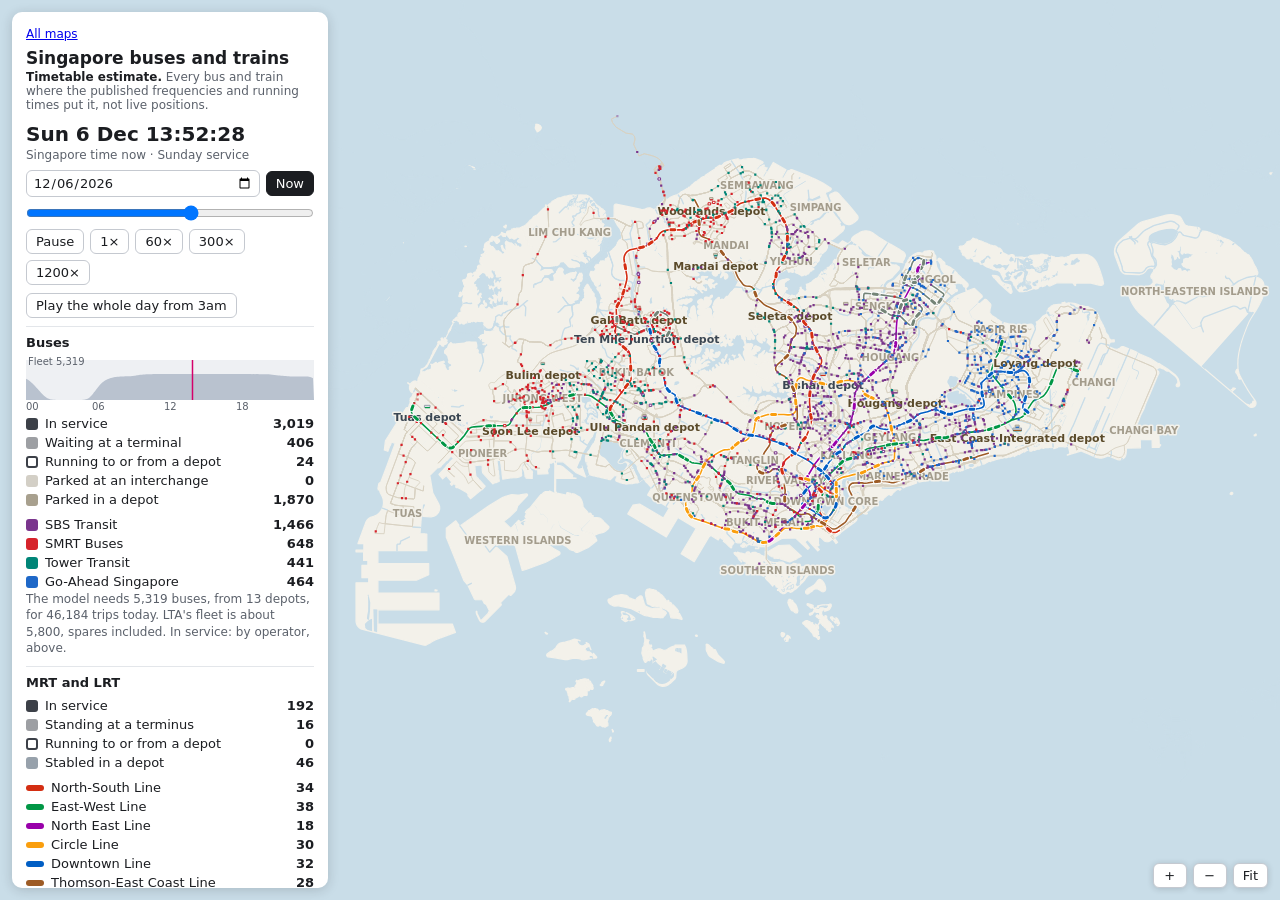
==== commit 9350c164: "Add Manchester and Glasgow maps, interchanges, phone layout Singapore stays at the top level so the " ====
--- a/index.html
+++ b/index.html
@@ -41,14 +41,28 @@
   #tip b{font-weight:600}
   #zoom{position:absolute;right:12px;bottom:12px;z-index:5;display:flex;gap:6px}
   #zoom button{background:#fff;box-shadow:0 1px 6px rgba(27,29,33,.18);min-width:34px}
+  .top{display:flex;align-items:flex-start;justify-content:space-between;gap:8px}
+  #more{display:none;flex:none}
+  @media (max-width:640px),(max-height:500px){
+    #more{display:block}
+    #panel.collapsed>:not(.keep),#panel.collapsed .long{display:none}
+    #panel.collapsed .mode{margin-bottom:4px}
+  }
+  @media (max-width:640px){
+    #panel{left:0;right:0;top:auto;bottom:0;width:auto;max-width:none;max-height:62%;border-radius:12px 12px 0 0;padding:10px 14px max(10px,env(safe-area-inset-bottom))}
+    #zoom{top:12px;bottom:auto}
+    button{padding:7px 11px;font-size:14px}
+    input[type=date]{font-size:16px;padding:6px 8px}
+  }
 </style></head>
 <body>
 <canvas id="map">Map of Singapore with the estimated position of every public bus and train.</canvas>
 
-<aside id="panel">
-  <h1>Singapore buses and trains</h1>
-  <p class="mode"><b>Timetable estimate.</b> Every bus and train where the published frequencies and running times put it, not live positions.</p>
-  <div id="clock">--:--:--</div>
+<aside id="panel" class="collapsed">
+  <p class="small"><a href="maps/">All maps</a></p>
+  <div class="top keep"><h1>Singapore buses and trains</h1><button type="button" id="more" aria-expanded="false">More</button></div>
+  <p class="mode keep"><b>Timetable estimate.</b><span class="long"> Every bus and train where the published frequencies and running times put it, not live positions.</span></p>
+  <div id="clock" class="keep">--:--:--</div>
   <div id="clockmode"></div>
   <div class="row"><input type="date" id="date" aria-label="Date"><button id="now" type="button">Now</button></div>
   <input type="range" id="time" min="0" max="86399" step="30" aria-label="Time of day">
@@ -81,19 +95,8 @@
     <label class="check"><input type="checkbox" id="showRoads" checked><span>Bus routes</span></label>
   </div>
 
-  <div class="sect">
-    <h2>For slides</h2>
-    <p class="small">Draws the day shown above, 3am to 3am, frame by frame, with a title, clock, counts and key on each frame, and saves it in the exports folder. The video plays in PowerPoint (Insert, Video, This Device).</p>
-    <div class="row"><button type="button" id="mkmp4">Make a video (MP4, 1080p, 1 min)</button></div>
-    <div class="row"><button type="button" id="mkgif">Make a GIF (720p, 40 s)</button></div>
-    <div class="row"><button type="button" id="mkgifhq">Make a full-detail GIF (1080p, map only)</button></div>
-    <div class="row"><button type="button" id="mkdepots">Make the bus depots video (MP4, 1080p, 1 min)</button></div>
-    <div class="row"><button type="button" id="mkdepotsgif">Make the bus depots GIF (email size)</button></div>
-    <label class="check"><input type="checkbox" id="exview"><span>Frame the current view, not the whole island</span></label>
-    <p class="small" id="exstate"></p>
-  </div>
-
-  <details id="depotbox"><summary>Depots</summary><table id="depots"></table></details>
+  <details><summary>Depots</summary><table id="depots"></table></details>
+  <details><summary>Interchanges</summary><table id="ichs"></table></details>
   <details><summary>How this is worked out</summary><ul id="how"></ul></details>
   <p class="credit" id="credit"></p>
 </aside>
@@ -122,6 +125,7 @@
 const BUS_DWELL = 12, TRAIN_DWELL = 25;
 const BUS = { length: 12, width: 2.55 };
 const TURN_MAX = 900, LEAD = 60, TAIL = 45;
+const NIGHT_FROM = 21 * 3600, MORNING = [4 * 3600, 9 * 3600];
 
 const KX = 111320 * Math.cos(D.meta.lat0 * Math.PI / 180), KY = 110574;
 const px = lon => (lon - D.meta.lon0) * KX, py = lat => -(lat - D.meta.lat0) * KY;
@@ -152,11 +156,11 @@
 const OPS = D.operators.map(o => ({ id: o.id, name: o.name, rgb: o.colour }));
 const depots = D.depots.map((d, i) => ({ i, name: d.name, op: d.op, x: px(d.lon), y: py(d.lat), cap: 0, out: 0 }));
 const stops = D.stops.map(s => ({ code: s[0], name: s[1], x: px(s[2] / Qd), y: py(s[3] / Qd) }));
-const services = D.services.map((s, i) => ({ i, n: s.n, name: s.name, op: s.op, depot: depots[s.depot], guess: !!s.guess, group: s.n.replace(/[ABCT]$/, '') }));
-const pats = D.patterns.map((p, i) => ({ i, svc: services[p.v], g: geoms[p.g], s: p.s, d: p.d, t: p.t, h: p.h, w: p.w, straight: !!p.x, r: p.r, dur: p.t[p.t.length - 1] }));
+const services = D.services.map(s => ({ n: s.n, op: s.op, depot: depots[s.depot], guess: !!s.guess, group: s.n.replace(/[ABCT]$/, '') }));
+const pats = D.patterns.map(p => ({ svc: services[p.v], g: geoms[p.g], s: p.s, d: p.d, t: p.t, h: p.h, w: p.w, straight: !!p.x, r: p.r, dur: p.t[p.t.length - 1] }));
 const RL = D.rail.lines.map(l => ({ name: l.name, short: l.short, rgb: l.colour, cars: l.cars, length: l.length }));
 const rstations = D.rail.stations.map(s => ({ id: s[0], name: s[1], x: px(s[2] / Qd), y: py(s[3] / Qd) }));
-const rpats = D.rail.patterns.map((p, i) => ({ i, line: RL[p.l], li: p.l, g: geoms[p.g], s: p.s, d: p.d, t: p.t, h: p.h, loop: !!p.loop, win: p.win, dur: p.t[p.t.length - 1] }));
+const rpats = D.rail.patterns.map(p => ({ line: RL[p.l], li: p.l, g: geoms[p.g], s: p.s, d: p.d, t: p.t, h: p.h, loop: !!p.loop, win: p.win, dur: p.t[p.t.length - 1] }));
 const startOf = p => pointAt(p.g, p.d[0]), endOf = p => pointAt(p.g, p.d[p.d.length - 1]);
 const roadRun = (g, rev) => ({ g, rev, secs: g.cum[g.n - 1] / DEAD_SPEED + 60 });
 const lineRun = (a, b) => { const len = Math.hypot(b.x - a.x, b.y - a.y) || 1; return { g: { x: [a.x, b.x], y: [a.y, b.y], cum: [0, len], n: 2 }, rev: false, secs: len * DEAD_DETOUR / DEAD_SPEED + 120 }; };
@@ -188,9 +192,7 @@
 const goesHome = (a, b) => b.start - a.end > Math.max(WAIT_MAX, a.p.inRun.secs + b.p.outRun.secs + PREP + 1800);
 const OUT = 0, WAIT = 1, RUN = 2, IN = 3;
 
-const plans = new Map();
-function planFor(dt) {
-  if (plans.has(dt)) return plans.get(dt);
+function workings(dt) {
   const byGroup = new Map(); let tripCount = 0;
   for (const p of pats) {
     const w = p.w && p.w[dt]; if (!w) continue;
@@ -219,34 +221,83 @@
       bus.trips.push(tr); tr.bus = bus;
     }
   }
+  return { dt, buses, trips: tripCount };
+}
+const plans = [0, 1, 2].map(workings), planFor = dt => plans[dt];
+
+const ICH = D.interchanges.map((c, i) => ({ i, name: c.name, slots: c.berths, x: c.stops.reduce((s, k) => s + stops[k].x, 0) / c.stops.length, y: c.stops.reduce((s, k) => s + stops[k].y, 0) / c.stops.length }));
+const ichAt = new Map(); D.interchanges.forEach((c, i) => c.stops.forEach(s => ichAt.set(s, ICH[i])));
+const lastOf = b => b.trips[b.trips.length - 1], groupOf = b => b.trips[0].p.svc.group;
+const nightAt = b => lastOf(b).end >= NIGHT_FROM && ichAt.get(lastOf(b).p.s[lastOf(b).p.s.length - 1]);
+const mornAt = b => b.trips[0].start >= MORNING[0] && b.trips[0].start <= MORNING[1] && ichAt.get(b.trips[0].p.s[0]);
+{
+  const room = new Map(), take = new Map();
+  plans.forEach((pl, n) => {
+    const c = new Map();
+    for (const b of pl.buses) [nightAt(b), mornAt(b)].forEach((I, side) => { if (!I) return; const k = I.i + '|' + groupOf(b); if (!c.has(k)) c.set(k, [0, 0]); c.get(k)[side]++; });
+    if (!n) for (const [k, v] of c) room.set(k, Math.min(v[0], v[1]));
+    else for (const k of room.keys()) { const v = c.get(k) || [0, 0]; room.set(k, Math.min(room.get(k), v[0], v[1])); }
+  });
+  for (const I of ICH) {
+    const cands = plans[0].buses.filter(b => nightAt(b) === I && room.get(I.i + '|' + groupOf(b))).sort((a, b) => lastOf(b).end - lastOf(a).end);
+    let left = Math.floor(I.slots / 2);
+    for (const b of cands) { if (!left) break; const k = I.i + '|' + groupOf(b), u = take.get(k) || 0; if (u < room.get(k)) { take.set(k, u + 1); left--; } }
+  }
+  for (const pl of plans) for (const [side, at, order] of [['night', nightAt, (a, b) => lastOf(b).end - lastOf(a).end], ['morn', mornAt, (a, b) => a.trips[0].start - b.trips[0].start]]) {
+    const by = new Map();
+    for (const b of pl.buses) { const I = at(b), k = I && I.i + '|' + groupOf(b); if (!take.get(k)) continue; if (!by.has(k)) by.set(k, []); by.get(k).push(b); }
+    for (const [k, list] of by) list.sort(order).slice(0, take.get(k)).forEach(b => { b[side] = at(b); });
+  }
+}
+
+for (const pl of plans) {
+  const { buses } = pl;
   for (const bus of buses) {
-    const segs = [], dep = bus.depot, first = bus.trips[0];
+    const segs = [], first = bus.trips[0];
     const goOut = tr => { const R = tr.p.outRun; segs.push({ k: OUT, t0: tr.start - PREP - R.secs, t1: tr.start - PREP, run: R, trip: tr }); segs.push({ k: WAIT, t0: tr.start - PREP, t1: tr.start, trip: tr }); };
-    goOut(first);
+    if (bus.morn) segs.push({ k: WAIT, t0: first.start - PREP, t1: first.start, trip: first }); else goOut(first);
     bus.trips.forEach((tr, i) => {
       segs.push({ k: RUN, t0: tr.start, t1: tr.end, trip: tr });
       const nx = bus.trips[i + 1], R = tr.p.inRun;
-      if (!nx) { segs.push({ k: IN, t0: tr.end, t1: tr.end + R.secs, run: R, trip: tr }); return; }
+      if (!nx) { if (!bus.night) segs.push({ k: IN, t0: tr.end, t1: tr.end + R.secs, run: R, trip: tr }); return; }
       if (goesHome(tr, nx)) { segs.push({ k: IN, t0: tr.end, t1: tr.end + R.secs, run: R, trip: tr }); goOut(nx); }
-      else segs.push({ k: WAIT, t0: tr.end, t1: nx.start, trip: nx, after: tr });
+      else segs.push({ k: WAIT, t0: tr.end, t1: nx.start, trip: nx });
     });
     bus.segs = segs; bus.t0 = segs[0].t0; bus.t1 = segs[segs.length - 1].t1;
     bus.slot = (bus.id * 7919) % 97;
   }
-  const curve = new Uint16Array(30 * 12);
+  pl.curve = new Uint16Array(30 * 12); pl.depotCurve = depots.map(() => new Uint16Array(30 * 12));
   for (const bus of buses) {
     let k = 0;
-    for (let i = Math.max(0, Math.ceil(bus.t0 / 300)); i < curve.length && i * 300 < bus.t1; i++) {
+    for (let i = Math.max(0, Math.ceil(bus.t0 / 300)); i < pl.curve.length && i * 300 < bus.t1; i++) {
       const t = i * 300; while (k + 1 < bus.segs.length && bus.segs[k + 1].t0 <= t) k++;
-      if (t < bus.segs[k].t1) curve[i]++;
-    }
-  }
-  const plan = { dt, buses, trips: tripCount, curve, perDepot: depots.map(d => buses.filter(b => b.depot === d).length) };
-  plans.set(dt, plan);
-  return plan;
-}
-for (let dt = 0; dt < 3; dt++) planFor(dt).perDepot.forEach((n, i) => { depots[i].cap = Math.max(depots[i].cap, n); });
+      if (t < bus.segs[k].t1) { pl.curve[i]++; pl.depotCurve[bus.depot.i][i]++; }
+    }
+  }
+  pl.perDepot = depots.map(d => buses.filter(b => b.depot === d).length);
+  pl.ich = ICH.map(() => ({ arr: [], dep: [] }));
+  for (const b of buses) {
+    if (b.night) pl.ich[b.night.i].arr.push([lastOf(b).end, groupOf(b), b.op, b.depot.i]);
+    if (b.morn) pl.ich[b.morn.i].dep.push([b.trips[0].start - PREP, groupOf(b), b.op, b.depot.i]);
+  }
+  for (const q of pl.ich) { q.arr.sort((a, b) => a[0] - b[0]); q.dep.sort((a, b) => a[0] - b[0]); }
+}
+for (const pl of plans) pl.perDepot.forEach((n, i) => { depots[i].cap = Math.max(depots[i].cap, n); });
 const FLEET = depots.reduce((s, d) => s + d.cap, 0);
+
+function asleep(arr, dep, ta, td) {
+  const out = [];
+  for (const r of arr) { if (r[0] > ta) break; out.push(r); }
+  for (const r of dep) { if (r[0] > td) break; const j = out.findIndex(q => q[1] === r[1]); if (j >= 0) out.splice(j, 1); }
+  return out;
+}
+const parkedIn = (prev, cur, secs) => ICH.map((_, i) => asleep(prev.ich[i].arr, cur.ich[i].dep, secs + 86400, secs).concat(asleep(cur.ich[i].arr, [], secs, 0)));
+const parkedAt = (day, secs) => parkedIn(planFor(dayType(day - 1)), planFor(dayType(day)), secs);
+for (const [p, c] of [[0, 0], [0, 1], [1, 2], [2, 0]]) for (let i = 0; i < 288; i++) {
+  const away = depots.map(d => (plans[p].depotCurve[d.i][i + 288] || 0) + plans[c].depotCurve[d.i][i]);
+  for (const list of parkedIn(plans[p], plans[c], i * 300)) for (const r of list) away[r[3]]++;
+  for (const d of depots) d.slots = Math.max(d.slots || 0, d.cap - away[d.i]);
+}
 
 const railPlans = new Map();
 function railFor(dt) {
@@ -325,10 +376,12 @@
   return { s: p.d[lo] + f * (p.d[lo + 1] - p.d[lo]), h: lo, moving };
 }
 
-let busCount = null;
+let busCount = null, ichParked = ICH.map(() => []);
 function busesAt(sim) {
   const day = Math.floor(sim / DAY), secs = (sim - day * DAY) / 1000, out = [];
-  const count = { run: 0, dead: 0, wait: 0, ops: OPS.map(() => 0), depotOut: depots.map(() => 0) };
+  const count = { run: 0, dead: 0, wait: 0, ich: 0, ops: OPS.map(() => 0), depotOut: depots.map(() => 0) };
+  ichParked = parkedAt(day, secs);
+  for (const list of ichParked) for (const r of list) { count.ich++; count.depotOut[r[3]]++; }
   for (const [dk, t] of [[day - 1, secs + 86400], [day, secs]]) {
     for (const bus of planFor(dayType(dk)).buses) {
       if (t < bus.t0 || t >= bus.t1) continue;
@@ -406,9 +459,9 @@
 const MAX_K = 8;
 
 function fit() {
-  const b = bounds, inset = W > 760 ? panel.offsetWidth + 24 : 0, m = 16;
-  fitK = Math.min((W - inset - 2 * m) / (b.x1 - b.x0), (H - 2 * m) / (b.y1 - b.y0));
-  view.k = fitK; view.cx = (b.x0 + b.x1) / 2 - inset / (2 * view.k); view.cy = (b.y0 + b.y1) / 2;
+  const b = bounds, r = panel.getBoundingClientRect(), sheet = r.width >= W - 2, left = sheet ? 0 : r.right + 12, bottom = sheet ? H - r.top : 0, m = 16;
+  fitK = Math.min((W - left - 2 * m) / (b.x1 - b.x0), (H - bottom - 2 * m) / (b.y1 - b.y0));
+  view.k = fitK; view.cx = (b.x0 + b.x1) / 2 - left / (2 * view.k); view.cy = (b.y0 + b.y1) / 2 + bottom / (2 * view.k);
   baseDirty = true;
 }
 function resize() {
@@ -423,13 +476,13 @@
 }
 
 const path = (lines, close) => { const p = new Path2D(); for (const g of lines) { p.moveTo(g.x[0], g.y[0]); for (let i = 1; i < g.n; i++) p.lineTo(g.x[i], g.y[i]); if (close) p.closePath(); } return p; };
-const landPath = path(land, true);
+const landPath = path(land, true), waterPath = path((D.water || []).map(decode), true), islandPath = path((D.islands || []).map(decode), true), riverPath = path((D.rivers || []).map(decode));
 const roadPath = path([...new Set(pats.filter(p => !p.straight).map(p => p.g))]);
 const railPaths = RL.map((l, li) => path(D.rail.draw.filter(r => r.l === li).map(r => decode(r.g))));
 const areas = D.areas.map(a => ({ name: a[0].toUpperCase(), x: px(a[1] / Qd), y: py(a[2] / Qd), km2: a[3] })).sort((a, b) => b.km2 - a.km2);
 const terminals = (() => {
   const seen = new Map();
-  for (const p of pats) { const st = stops[p.s[0]]; if (/\b(Int|Ter)\b/.test(st.name) && !seen.has(st.name)) seen.set(st.name, { name: st.name.replace(/ Int$/, ' Interchange').replace(/ Ter$/, ' Terminal'), x: st.x, y: st.y, n: 0 }); if (seen.has(st.name)) seen.get(st.name).n++; }
+  for (const p of pats) { const st = stops[p.s[0]]; if (ICH.some(I => Math.hypot(I.x - st.x, I.y - st.y) < 300)) continue; if (/\b(Int|Ter)\b/.test(st.name) && !seen.has(st.name))seen.set(st.name, { name: st.name.replace(/ Int$/, ' Interchange').replace(/ Ter$/, ' Terminal'), x: st.x, y: st.y, n: 0 }); if (seen.has(st.name)) seen.get(st.name).n++; }
   return [...seen.values()].sort((a, b) => b.n - a.n);
 })();
 const stationDots = (() => {
@@ -437,7 +490,7 @@
   rstations.forEach(s => { const k = s.name; if (!m.has(k)) m.set(k, { name: s.name, ids: [], x: 0, y: 0, n: 0 }); const o = m.get(k); o.ids.push(s.id); o.x += s.x; o.y += s.y; o.n++; });
   return [...m.values()].map(o => ({ name: o.name, ids: o.ids, x: o.x / o.n, y: o.y / o.n }));
 })();
-const yard = d => d.yard || (d.yard = (() => { const cols = Math.max(12, Math.round(Math.sqrt(6 * d.cap))), rows = Math.max(1, Math.ceil(d.cap / cols)); return { cols, rows, w: cols * 4, h: rows * 15 }; })());
+const yard = d => d.yard || (d.yard = (() => { const cols = Math.max(1, Math.min(d.slots, Math.max(12, Math.round(Math.sqrt(6 * d.slots))))), rows = Math.max(1, Math.ceil(d.slots / cols)); return { cols, rows, w: cols * 4, h: rows * 15 }; })());
 const railYards = rdepots.map(d => {
   const perCol = 20, groups = d.lines.filter(li => d.cap[li] > 0).map(li => ({ li, n: d.cap[li], cols: Math.ceil(d.cap[li] / perCol), len: RL[li].length + 10, xoff: 0 }));
   let w = 0; for (const g of groups) { g.xoff = w; w += g.cols * g.len; }
@@ -456,12 +509,13 @@
   c.setTransform(k * dpr, 0, 0, k * dpr, (W / 2 - view.cx * k) * dpr, (H / 2 - view.cy * k) * dpr);
   c.lineJoin = c.lineCap = 'round';
   c.fillStyle = '#f3f1ea'; c.fill(landPath); c.strokeStyle = '#f3f1ea'; c.lineWidth = 1.2 / k; c.stroke(landPath);
+  c.fillStyle = '#c9dde8'; c.fill(waterPath); c.fillStyle = '#f3f1ea'; c.fill(islandPath); c.strokeStyle = '#c9dde8'; c.lineWidth = Math.max(1.4 / k, 8); c.stroke(riverPath);
   if (show.roads) {
     if (k > 0.25) { c.strokeStyle = '#d6cfbf'; c.lineWidth = Math.max(11, 3 / k); c.stroke(roadPath); c.strokeStyle = '#ffffff'; c.lineWidth = Math.max(8, 1.5 / k); c.stroke(roadPath); }
     else { c.strokeStyle = k > 0.08 ? '#cdc5b3' : '#d9d2c2'; c.lineWidth = (k > 0.08 ? 1.3 : 0.9) / k; c.stroke(roadPath); }
   }
   c.fillStyle = '#e2ddd0'; c.strokeStyle = '#a8a08e'; c.lineWidth = 1 / k;
-  for (const d of depots) { const y = yard(d); c.fillRect(d.x - y.w / 2 - 6, d.y - y.h / 2 - 6, y.w + 12, y.h + 12); c.strokeRect(d.x - y.w / 2 - 6, d.y - y.h / 2 - 6, y.w + 12, y.h + 12); }
+  for (const d of depots.concat(ICH)) { const y = yard(d); c.fillRect(d.x - y.w / 2 - 6, d.y - y.h / 2 - 6, y.w + 12, y.h + 12); c.strokeRect(d.x - y.w / 2 - 6, d.y - y.h / 2 - 6, y.w + 12, y.h + 12); }
   if (show.trains) {
     c.fillStyle = '#dde2e8'; c.strokeStyle = '#97a1ab';
     if (trainYards) for (const Y of railYards) if (Y.n) { c.fillRect(Y.cx - Y.w / 2 - 5, Y.cy - Y.h / 2 - 5, Y.w + 10, Y.h + 10); c.strokeRect(Y.cx - Y.w / 2 - 5, Y.cy - Y.h / 2 - 5, Y.w + 10, Y.h + 10); }
@@ -488,8 +542,9 @@
     return false;
   };
   c.textBaseline = 'middle'; c.lineJoin = 'round';
-  if (depotLabels) for (const d of depots) label(d.name.replace(/ Bus Depot$| Depot$/, ' depot'), sx(d.x), sy(d.y) + Math.max(yard(d).h * k / 2, 4) + 9, '600 11px system-ui, Segoe UI, Arial, sans-serif', '#5a4a2a', '#f3f1ea', 0);
-  if (show.trains && depotLabels && trainYards) for (const Y of railYards) if (Y.n && !Y.shared) label(Y.d.name.replace(/ Depot$/, ' depot'), sx(Y.cx), sy(Y.cy) + Math.max(Y.h * k / 2, 3) + 9, '600 11px system-ui, Segoe UI, Arial, sans-serif', '#3a4652', '#f3f1ea', 0);
+  if (depotLabels && k > 0.011) for (const d of depots) label(d.name.replace(/ Bus Depot$| Depot$/, ' depot'), sx(d.x), sy(d.y) + Math.max(yard(d).h * k / 2, 4) + 9, '600 11px system-ui, Segoe UI, Arial, sans-serif', '#5a4a2a', '#f3f1ea', 0);
+  if (show.trains && depotLabels && trainYards && k > 0.011) for (const Y of railYards) if (Y.n && !Y.shared) label(Y.d.name.replace(/ Depot$/, ' depot'), sx(Y.cx), sy(Y.cy) + Math.max(Y.h * k / 2, 3) + 9, '600 11px system-ui, Segoe UI, Arial, sans-serif', '#3a4652', '#f3f1ea', 0);
+  if (k > 0.05 && depotLabels) for (const I of ICH) label(I.name, sx(I.x), sy(I.y) + Math.max(yard(I).h * k / 2, 3) + 9, '11px system-ui, Segoe UI, Arial, sans-serif', '#3d424a', '#f3f1ea', 0);
   if (k > 0.05 && depotLabels) for (const s of terminals) label(s.name, sx(s.x), sy(s.y), '11px system-ui, Segoe UI, Arial, sans-serif', '#3d424a', '#f3f1ea', 7);
   if (show.trains && k > 0.09) for (const s of stationDots) label(s.name, sx(s.x), sy(s.y), '600 11px system-ui, Segoe UI, Arial, sans-serif', '#1b1d21', '#ffffff', 8);
   if (k < 0.2) for (const a of areas) label(a.name, sx(a.x), sy(a.y), '600 10px system-ui, Segoe UI, Arial, sans-serif', '#a39c8c', '#f3f1ea', 0);
@@ -497,20 +552,23 @@
 
 const rgba = (rgb, a) => 'rgba(' + rgb + ',' + a + ')';
 let buses = [], trains = [], DOT = 2.2, SNAP = false;
+function drawYard(d, n, rgbOf) {
+  const k = view.k, y = yard(d), x0 = d.x - y.w / 2, y0 = d.y - y.h / 2;
+  n = Math.min(n, y.cols * y.rows);
+  if (!n || sx(x0) > W || sy(y0) > H || sx(x0 + y.w) < 0 || sy(y0 + y.h) < 0) return;
+  if (k * 4 < 1.2) {
+    const rows = Math.ceil(n / y.cols);
+    ctx.fillStyle = rgba(rgbOf(0), 0.85); ctx.fillRect(sx(x0), sy(y0 + y.h - rows * 15), Math.max(y.w * k, 2), Math.max(rows * 15 * k, 1.5));
+    return;
+  }
+  for (let i = 0; i < n; i++) { const c = i % y.cols, r = y.rows - 1 - Math.floor(i / y.cols); ctx.fillStyle = rgba(rgbOf(i), 0.85); ctx.fillRect(sx(x0 + c * 4 + 0.7), sy(y0 + r * 15 + 1.5), BUS.width * k, BUS.length * k); }
+}
 function drawDynamic() {
   const k = view.k;
   ctx.lineJoin = 'round';
-  if (show.buses) for (const d of depots) {
-    const y = yard(d), parked = Math.max(0, d.cap - busCount.depotOut[d.i]), x0 = d.x - y.w / 2, y0 = d.y - y.h / 2;
-    if (sx(x0) > W || sy(y0) > H || sx(x0 + y.w) < 0 || sy(y0 + y.h) < 0) continue;
-    if (k * 4 < 1.2) {
-      const f = d.cap ? parked / d.cap : 0, rows = Math.ceil(parked / y.cols);
-      ctx.fillStyle = rgba(OPS[d.op].rgb, 0.85);
-      ctx.fillRect(sx(x0), sy(y0 + y.h - rows * 15), Math.max(y.w * k, 2), Math.max(rows * 15 * k, f > 0 ? 1.5 : 0));
-      continue;
-    }
-    ctx.fillStyle = rgba(OPS[d.op].rgb, 0.85);
-    for (let i = 0; i < parked; i++) { const c = i % y.cols, r = y.rows - 1 - Math.floor(i / y.cols); ctx.fillRect(sx(x0 + c * 4 + 0.7), sy(y0 + r * 15 + 1.5), BUS.width * k, BUS.length * k); }
+  if (show.buses) {
+    for (const d of depots) drawYard(d, Math.max(0, d.cap - busCount.depotOut[d.i]), () => OPS[d.op].rgb);
+    for (const I of ICH) drawYard(I, ichParked[I.i].length, i => OPS[ichParked[I.i][i][2]].rgb);
   }
   if (show.buses) {
     const len = Math.max(BUS.length * k, 0), wid = Math.max(BUS.width * k, 2.6), side = k > 0.4 ? 2 * k : 0;
@@ -577,12 +635,13 @@
 const DAYS = ['Sun', 'Mon', 'Tue', 'Wed', 'Thu', 'Fri', 'Sat'], MONTHS = ['Jan', 'Feb', 'Mar', 'Apr', 'May', 'Jun', 'Jul', 'Aug', 'Sep', 'Oct', 'Nov', 'Dec'];
 const fmtN = n => n.toLocaleString('en-GB');
 const sw = (rgb, cls) => '<span class="sw ' + (cls || '') + '" style="background:rgb(' + rgb + ');border-color:rgb(' + rgb + ')"></span>';
-el('busstate').innerHTML = [['run', 'In service', sw('60,64,72')], ['wait', 'Waiting at a terminal', sw('60,64,72', 'dim')], ['dead', 'Running to or from a depot', sw('60,64,72', 'hollow')], ['park', 'Parked in a depot', sw('168,160,142')]].map(r => '<tr><td>' + r[2] + r[1] + '</td><td class="n" id="bs-' + r[0] + '">0</td></tr>').join('');
+el('busstate').innerHTML = [['run', 'In service', sw('60,64,72')], ['wait', 'Waiting at a terminal', sw('60,64,72', 'dim')], ['dead', 'Running to or from a depot', sw('60,64,72', 'hollow')], ['ich', 'Parked at an interchange', sw('168,160,142', 'dim')], ['park', 'Parked in a depot', sw('168,160,142')]].map(r => '<tr><td>' + r[2] + r[1] + '</td><td class="n" id="bs-' + r[0] + '">0</td></tr>').join('');
 el('busops').innerHTML = OPS.map((o, i) => '<tr><td>' + sw(o.rgb) + o.name + '</td><td class="n" id="op-' + i + '">0</td></tr>').join('');
 el('trainstate').innerHTML = [['run', 'In service', sw('60,64,72')], ['wait', 'Standing at a terminus', sw('60,64,72', 'dim')], ['dead', 'Running to or from a depot', sw('60,64,72', 'hollow')], ['park', 'Stabled in a depot', sw('151,161,171')]].map(r => '<tr><td>' + r[2] + r[1] + '</td><td class="n" id="ts-' + r[0] + '">0</td></tr>').join('');
 el('trains').innerHTML = RL.map((l, i) => '<tr><td>' + sw(l.rgb, 'line') + l.name + '</td><td class="n" id="rl-' + i + '">0</td></tr>').join('') + '<tr><td colspan="2" class="small">Trains out on each line, of ' + RL.map((l, li) => rdepots.reduce((s, d) => s + d.cap[li], 0)).map((n, li) => n + ' ' + RL[li].short).join(', ') + '.</td></tr>';
-el('depots').innerHTML = depots.map(d => '<tr><td>' + sw(OPS[d.op].rgb) + d.name + '</td><td class="n" id="dp-' + d.i + '">0</td></tr>').join('') + '<tr><td colspan="2" class="small">Buses parked now, of those each depot sends out on its busiest day.</td></tr>'
+el('depots').innerHTML = depots.map(d => '<tr><td>' + sw(OPS[d.op].rgb) + d.name + '</td><td class="n" id="dp-' + d.i + '">0</td></tr>').join('') + '<tr><td colspan="2" class="small">Buses parked now, of the most each depot holds at once.</td></tr>'
   + railYards.filter(Y => Y.n).map(Y => '<tr><td>' + Y.groups.map(g => sw(RL[g.li].rgb, 'line')).join('') + Y.d.name + '</td><td class="n" id="rd-' + Y.d.i + '">0</td></tr>').join('') + '<tr><td colspan="2" class="small">Trains stabled now, of those each depot has out at the busiest time.</td></tr>';
+el('ichs').innerHTML = ICH.map(I => '<tr><td>' + I.name.replace(/ Interchange$/, '') + '</td><td class="n" id="ic-' + I.i + '">0</td></tr>').join('') + '<tr><td colspan="2" class="small">Buses parked now, of the berths.</td></tr>';
 el('credit').textContent = 'Built ' + D.meta.built + '. ' + D.meta.credit;
 const guessed = services.filter(s => s.guess).map(s => s.n);
 el('how').innerHTML = [
@@ -591,16 +650,16 @@
   'Which bus works which trip is not published either. Buses stay on their service, take the next departure from the terminal they reach after at least ' + LAYOVER / 60 + ' minutes there, and go back to the depot when the next one they are needed for is more than ' + WAIT_MAX / 60 + ' minutes away (and the round trip fits). The depot for each service comes from its contract package; ' + (guessed.length ? guessed.join(', ') + ' are not listed, so they use the nearest depot.' : 'every service is listed.'),
   'Buses running empty to and from their depot follow the roads, at 25 km/h: the shortest way, from the bus stop nearest the depot, along roads the bus routes use. Roads no bus route uses, and one-way streets, are not known.',
   'Trains run at their line\'s average frequency, 5:30 to 23:30, with the same peak shaping, turning round at the ends. A train comes out of its depot, joins the line at the station nearest the depot and runs empty to where its first trip starts; after its last trip it runs back the same way. Each line\'s depots are LTA\'s (the East Coast Integrated Depot takes the East-West, Downtown and Thomson-East Coast lines); a train uses whichever is nearest where its day starts. A train with more than 15 minutes to wait at a terminus goes back to its depot instead. Train lengths are fixed by line.',
+  'Some buses sleep at the interchanges. Half of each interchange\'s berths (Wikipedia\'s list) are taken overnight by the last buses of the night to finish there, so they do not block earlier arrivals; their service\'s first buses leave from there in the morning. Each depot is drawn with room for the most of its buses it holds at once.',
   'Bus types (single or double deck) are not in the free data: every bus is drawn 12 m long.',
   'Public holidays are not marked: they run as the day of the week they fall on.'
 ].map(t => '<li>' + t + '</li>').join('');
 
 const spark = el('spark'), sctx = spark.getContext('2d');
-let sparkFor = -1;
 function drawSpark() {
   const r = spark.getBoundingClientRect(), w = Math.round(r.width * dpr), h = Math.round(r.height * dpr);
   if (!w || !h) return;
-  if (spark.width !== w || spark.height !== h) { spark.width = w; spark.height = h; sparkFor = -1; }
+  if (spark.width !== w || spark.height !== h) { spark.width = w; spark.height = h; }
   const day = Math.floor(sim / DAY), plan = planFor(dayType(day)), prev = planFor(dayType(day - 1)), secs = (sim % DAY) / 1000;
   const c = sctx; c.setTransform(dpr, 0, 0, dpr, 0, 0); c.clearRect(0, 0, r.width, r.height);
   const vals = []; for (let i = 0; i < 288; i++) vals.push(plan.curve[i] + (prev.curve[i + 288] || 0));
@@ -624,12 +683,13 @@
   el('now').setAttribute('aria-pressed', live);
   for (const b of el('speeds').children) b.setAttribute('aria-pressed', !live && +b.dataset.speed === speed);
   const c = busCount, out = c.run + c.wait + c.dead;
-  el('bs-run').textContent = fmtN(c.run); el('bs-wait').textContent = fmtN(c.wait); el('bs-dead').textContent = fmtN(c.dead); el('bs-park').textContent = fmtN(Math.max(FLEET - out, 0));
+  el('bs-run').textContent = fmtN(c.run); el('bs-wait').textContent = fmtN(c.wait); el('bs-dead').textContent = fmtN(c.dead); el('bs-ich').textContent = fmtN(c.ich); el('bs-park').textContent = fmtN(Math.max(FLEET - out - c.ich, 0));
   OPS.forEach((o, i) => { el('op-' + i).textContent = fmtN(c.ops[i]); });
   RL.forEach((l, i) => { el('rl-' + i).textContent = trains.perLine ? trains.perLine[i] : 0; });
   const tc = trainCount; el('ts-run').textContent = tc.run; el('ts-wait').textContent = tc.wait; el('ts-dead').textContent = tc.dead; el('ts-park').textContent = Math.max(TRAIN_FLEET - tc.run - tc.wait - tc.dead, 0);
+  ICH.forEach(I => { el('ic-' + I.i).textContent = ichParked[I.i].length + ' of ' + I.slots; });
   railYards.forEach(Y => { if (Y.n) el('rd-' + Y.d.i).textContent = Math.max(Y.n - tc.depotOut[Y.d.i].reduce((a, b) => a + b, 0), 0) + ' of ' + Y.n; });
-  depots.forEach(dp => { el('dp-' + dp.i).textContent = fmtN(Math.max(dp.cap - c.depotOut[dp.i], 0)) + ' of ' + fmtN(dp.cap); });
+  depots.forEach(dp => { el('dp-' + dp.i).textContent = fmtN(Math.max(dp.cap - c.depotOut[dp.i], 0)) + ' of ' + fmtN(dp.slots); });
   el('fleet').textContent = 'The model needs ' + fmtN(FLEET) + ' buses, from ' + depots.length + ' depots, for ' + fmtN(planFor(dayType(Math.floor(sim / DAY))).trips) + ' trips today. LTA\'s fleet is about 5,800, spares included. In service: by operator, above.';
   drawSpark();
 }
@@ -643,16 +703,29 @@
 el('time').addEventListener('change', () => { scrubbing = false; });
 for (const [id, keyName] of [['showBuses', 'buses'], ['showTrains', 'trains'], ['showRoads', 'roads']]) el(id).addEventListener('change', e => { show[keyName] = e.target.checked; baseDirty = true; });
 
-const tip = el('tip');
-let drag = null;
-canvas.addEventListener('pointerdown', e => { drag = { x: e.clientX, y: e.clientY }; canvas.setPointerCapture(e.pointerId); canvas.classList.add('drag'); tip.style.display = 'none'; });
-canvas.addEventListener('pointerup', () => { drag = null; canvas.classList.remove('drag'); });
-canvas.addEventListener('pointercancel', () => { drag = null; canvas.classList.remove('drag'); });
+el('more').addEventListener('click', e => { const c = panel.classList.toggle('collapsed'); e.target.textContent = c ? 'More' : 'Less'; e.target.setAttribute('aria-expanded', !c); baseDirty = true; });
+
+const tip = el('tip'), touches = new Map();
+let tap = null;
+canvas.addEventListener('pointerdown', e => {
+  canvas.setPointerCapture(e.pointerId); touches.set(e.pointerId, { x: e.clientX, y: e.clientY });
+  tap = touches.size === 1 ? { x: e.clientX, y: e.clientY } : null; canvas.classList.add('drag'); tip.style.display = 'none';
+});
 canvas.addEventListener('pointermove', e => {
-  if (drag) { view.cx -= (e.clientX - drag.x) / view.k; view.cy -= (e.clientY - drag.y) / view.k; drag = { x: e.clientX, y: e.clientY }; baseDirty = true; return; }
-  showTip(e.clientX, e.clientY);
+  const p = touches.get(e.pointerId);
+  if (!p) { showTip(e.clientX, e.clientY); return; }
+  if (tap && Math.hypot(e.clientX - tap.x, e.clientY - tap.y) > 6) tap = null;
+  const [a, b] = touches.values(), two = touches.size > 1;
+  const m0 = two ? [(a.x + b.x) / 2, (a.y + b.y) / 2] : [p.x, p.y], d0 = two ? Math.hypot(a.x - b.x, a.y - b.y) : 0;
+  p.x = e.clientX; p.y = e.clientY;
+  const m1 = two ? [(a.x + b.x) / 2, (a.y + b.y) / 2] : [p.x, p.y], d1 = two ? Math.hypot(a.x - b.x, a.y - b.y) : 0;
+  view.cx -= (m1[0] - m0[0]) / view.k; view.cy -= (m1[1] - m0[1]) / view.k; baseDirty = true;
+  if (two && d0 > 0) zoomAt(m1[0], m1[1], d1 / d0);
 });
-canvas.addEventListener('pointerleave', () => { tip.style.display = 'none'; });
+const lift = e => { touches.delete(e.pointerId); if (!touches.size) canvas.classList.remove('drag'); };
+canvas.addEventListener('pointerup', e => { lift(e); if (tap && !touches.size) showTip(e.clientX, e.clientY); tap = null; });
+canvas.addEventListener('pointercancel', e => { lift(e); tap = null; });
+canvas.addEventListener('pointerleave', e => { if (e.pointerType === 'mouse') tip.style.display = 'none'; });
 canvas.addEventListener('wheel', e => { e.preventDefault(); zoomAt(e.clientX, e.clientY, Math.exp(-e.deltaY * 0.0015)); }, { passive: false });
 canvas.addEventListener('dblclick', e => zoomAt(e.clientX, e.clientY, 2));
 el('zin').addEventListener('click', () => zoomAt(W / 2, H / 2, 1.5));
@@ -686,7 +759,9 @@
   const near = (x, y) => { const dx = sx(x) - mx, dy = sy(y) - my; return dx * dx + dy * dy; };
   if (show.trains) for (const t of trains) { const d2 = near(t.x, t.y); if (d2 < bd) { bd = d2; html = describeTrain(t); } }
   if (show.buses) for (const b of buses) { const d2 = near(b.x, b.y); if (d2 < bd) { bd = d2; html = describeBus(b); } }
-  if (!html) for (const d of depots) { const y = yard(d), X = sx(d.x), Y = sy(d.y), hw = Math.max(y.w * view.k / 2, 6), hh = Math.max(y.h * view.k / 2, 6); if (Math.abs(mx - X) <= hw + 4 && Math.abs(my - Y) <= hh + 4) html = '<b>' + d.name + '</b><br>' + OPS[d.op].name + '<br>' + fmtN(Math.max(d.cap - busCount.depotOut[d.i], 0)) + ' of ' + fmtN(d.cap) + ' buses in the depot'; }
+  const over = d => { const y = yard(d); return Math.abs(mx - sx(d.x)) <= Math.max(y.w * view.k / 2, 6) + 4 && Math.abs(my - sy(d.y)) <= Math.max(y.h * view.k / 2, 6) + 4; };
+  if (!html) for (const d of depots) if (over(d)) html = '<b>' + d.name + '</b><br>' + OPS[d.op].name + '<br>' + fmtN(Math.max(d.cap - busCount.depotOut[d.i], 0)) + ' of ' + fmtN(d.slots) + ' buses in the depot';
+  if (!html) for (const I of ICH) if (over(I)) html = '<b>' + I.name + '</b><br>' + ichParked[I.i].length + ' of ' + I.slots + ' berths taken by buses parked for the night';
   if (!html && show.trains) for (const Y of railYards) {
     if (!Y.n) continue;
     const X = sx(Y.cx), Yc = sy(Y.cy), hw = Math.max(Y.w * view.k / 2, 4), hh = Math.max(Y.h * view.k / 2, 4);
@@ -713,340 +788,6 @@
   if (now - lastUi > 250) { updatePanel(); lastUi = now; }
 }
 
-const EXPORTS = {
-  mp4: { w: 1920, h: 1080, fps: 30, seconds: 60, dot: 3, file: 'singapore-day.mp4', footer: 'Estimate, not live. Data: LTA, URA (data.gov.sg), © OpenStreetMap.' },
-  gifhq: { w: 1920, h: 1080, fps: 25, frames: 1440, dot: 3, file: 'singapore-24h.gif', bare: true, snap: true },
-  gif: { w: 1280, h: 720, fps: 12.5, seconds: 40, dot: 2.6, file: 'singapore-day.gif', footer: 'Estimate, not live. Data: LTA, URA, © OpenStreetMap.' }
-};
-const font = (px, weight) => (weight || '') + ' ' + px.toFixed(1) + 'px system-ui, Segoe UI, Arial, sans-serif';
-function roundRect(c, x, y, w, h, r) { c.beginPath(); c.moveTo(x + r, y); c.arcTo(x + w, y, x + w, y + h, r); c.arcTo(x + w, y + h, x, y + h, r); c.arcTo(x, y + h, x, y, r); c.arcTo(x, y, x + w, y, r); c.closePath(); }
-function drawCaption(c, E, box, t) {
-  const u = E.w / 1920, day = Math.floor(t / DAY), secs = (t - day * DAY) / 1000, x = box.x + 28 * u, xr = box.x + box.w - 28 * u, cw = xr - x;
-  c.save(); c.setTransform(1, 0, 0, 1, 0, 0);
-  c.shadowColor = 'rgba(27,29,33,0.2)'; c.shadowBlur = 18 * u; c.fillStyle = '#ffffff'; roundRect(c, box.x, box.y, box.w, box.h, 14 * u); c.fill(); c.shadowColor = 'transparent'; c.shadowBlur = 0;
-  c.textBaseline = 'alphabetic'; c.textAlign = 'left';
-  let y = box.y + 56 * u;
-  c.fillStyle = '#1b1d21'; c.font = font(31 * u, '600'); c.fillText('Singapore buses and trains', x, y);
-  y += 112 * u; c.font = font(104 * u, '600'); c.fillText(hhmm(secs), x - 4 * u, y);
-  y += 26 * u; const ch = 70 * u, plan = planFor(dayType(day)), X = j => x + j / 288 * cw, Yv = v => y + ch - v / FLEET * ch;
-  c.fillStyle = '#eef0f3'; c.fillRect(x, y, cw, ch);
-  c.beginPath(); c.moveTo(x, y + ch); for (let j = 0; j < 288; j++) c.lineTo(X(j), Yv(plan.curve[36 + j] || 0)); c.lineTo(x + cw, y + ch); c.closePath(); c.fillStyle = '#b9c2cf'; c.fill();
-  const cur = X(((secs / 300 - 36) % 288 + 288) % 288); c.strokeStyle = '#d4006a'; c.lineWidth = 2.5 * u; c.beginPath(); c.moveTo(cur, y); c.lineTo(cur, y + ch); c.stroke();
-  y += ch + 48 * u;
-  const bc = busCount, tc = trainCount, row = (label, n) => {
-    c.fillStyle = '#3d424a'; c.font = font(Math.max(19 * u, 12), ''); c.fillText(label, x, y);
-    c.textAlign = 'right'; c.fillStyle = '#1b1d21'; c.font = font(Math.max(19 * u, 12), '600'); c.fillText(fmtN(n), xr, y); c.textAlign = 'left'; y += 31 * u;
-  };
-  const busOut = bc.run + bc.wait + bc.dead, trainOut = tc.run + tc.wait + tc.dead;
-  row('Buses out', busOut); row('Buses in depots', Math.max(FLEET - busOut, 0));
-  y += 8 * u; row('Trains out', trainOut); row('Trains in depots', Math.max(TRAIN_FLEET - trainOut, 0));
-  y += 14 * u; c.font = font(Math.max(16 * u, 11), '');
-  OPS.forEach((o, i) => { const kx = x + (i % 2) * cw / 2, ky = y + Math.floor(i / 2) * 27 * u; c.fillStyle = 'rgb(' + o.rgb + ')'; c.fillRect(kx, ky - 12 * u, 13 * u, 13 * u); c.fillStyle = '#3d424a'; c.fillText(o.name, kx + 21 * u, ky); });
-  c.font = font(Math.max(12.5 * u, 9.5), ''); c.fillStyle = '#6b717b'; c.fillText(E.footer, x, box.y + box.h - 22 * u);
-  c.restore();
-}
-
-function muxMp4(samples, avcC, E) {
-  const enc = new TextEncoder(), parts = [];
-  const u32 = n => { const b = new Uint8Array(4); new DataView(b.buffer).setUint32(0, n >>> 0); return b; }, u16 = n => { const b = new Uint8Array(2); new DataView(b.buffer).setUint16(0, n & 0xffff); return b; };
-  const cat = arr => { const n = arr.reduce((s, a) => s + a.length, 0), o = new Uint8Array(n); let p = 0; for (const a of arr) { o.set(a, p); p += a.length; } return o; };
-  const box = (type, ...kids) => { const body = cat(kids); return cat([u32(body.length + 8), enc.encode(type), body]); };
-  const full = (type, version, flags, ...kids) => box(type, u32((version << 24) | flags), ...kids);
-  const zeros = n => new Uint8Array(n);
-  const matrix = cat([0x00010000, 0, 0, 0, 0x00010000, 0, 0, 0, 0x40000000].map(u32));
-  const timescale = Math.round(E.fps * 1000), delta = 1000, n = samples.length, dur = n * delta;
-  const pts = samples.map(s => Math.round(s.ts * E.fps / 1e6) * delta), lag = Math.max(0, ...pts.map((p, i) => i * delta - p)), offsets = pts.map((p, i) => p + lag - i * delta);
-  const ctts = offsets.some(o => o) ? [full('ctts', 0, 0, u32(n), ...offsets.flatMap(o => [u32(1), u32(o)]))] : [];
-  const keys = samples.map((s, i) => s.key ? i + 1 : 0).filter(Boolean);
-  const name = cat([new Uint8Array([4]), enc.encode('H264'), zeros(27)]);
-  const avc1 = box('avc1', zeros(6), u16(1), u16(0), u16(0), zeros(12), u16(E.w), u16(E.h), u32(0x00480000), u32(0x00480000), u32(0), u16(1), name, u16(0x0018), u16(0xffff), box('avcC', avcC));
-  const moov = offset => box('moov',
-    full('mvhd', 0, 0, u32(0), u32(0), u32(timescale), u32(dur), u32(0x00010000), u16(0x0100), u16(0), zeros(8), matrix, zeros(24), u32(2)),
-    box('trak',
-      full('tkhd', 0, 3, u32(0), u32(0), u32(1), u32(0), u32(dur), zeros(8), u16(0), u16(0), u16(0), u16(0), matrix, u32(E.w * 65536), u32(E.h * 65536)),
-      box('mdia',
-        full('mdhd', 0, 0, u32(0), u32(0), u32(timescale), u32(dur), u16(0x55c4), u16(0)),
-        full('hdlr', 0, 0, u32(0), enc.encode('vide'), zeros(12), enc.encode('VideoHandler\0')),
-        box('minf',
-          full('vmhd', 0, 1, zeros(8)),
-          box('dinf', full('dref', 0, 0, u32(1), full('url ', 0, 1))),
-          box('stbl',
-            full('stsd', 0, 0, u32(1), avc1),
-            full('stts', 0, 0, u32(1), u32(n), u32(delta)),
-            ...ctts,
-            full('stss', 0, 0, u32(keys.length), ...keys.map(u32)),
-            full('stsc', 0, 0, u32(1), u32(1), u32(n), u32(1)),
-            full('stsz', 0, 0, u32(0), u32(n), ...samples.map(s => u32(s.data.length))),
-            full('stco', 0, 0, u32(1), u32(offset)))))));
-  const ftyp = box('ftyp', enc.encode('isom'), u32(512), enc.encode('isomiso2avc1mp41'));
-  const size = samples.reduce((s, x) => s + x.data.length, 0), head = moov(0).length;
-  return new Blob([ftyp, moov(ftyp.length + head + 8), u32(size + 8), enc.encode('mdat'), ...samples.map(s => s.data)], { type: 'video/mp4' });
-}
-async function mp4Writer(E) {
-  if (typeof VideoEncoder === 'undefined') throw new Error('this browser cannot make video (no WebCodecs): use Chrome or Edge');
-  let codec = null; const base = { width: E.w, height: E.h, bitrate: 8e6, framerate: E.fps, avc: { format: 'avc' } };
-  for (const cdc of ['avc1.640028', 'avc1.4d0028', 'avc1.42e028']) if ((await VideoEncoder.isConfigSupported({ ...base, codec: cdc })).supported) { codec = cdc; break; }
-  if (!codec) throw new Error('this browser has no H.264 encoder');
-  const samples = []; let avcC = null, failed = null;
-  const enc = new VideoEncoder({
-    output: (chunk, meta) => {
-      const d = meta && meta.decoderConfig && meta.decoderConfig.description;
-      if (d && !avcC) avcC = ArrayBuffer.isView(d) ? new Uint8Array(d.buffer.slice(d.byteOffset, d.byteOffset + d.byteLength)) : new Uint8Array(d.slice(0));
-      const data = new Uint8Array(chunk.byteLength); chunk.copyTo(data); samples.push({ data, key: chunk.type === 'key', ts: chunk.timestamp });
-    },
-    error: e => { failed = e; }
-  });
-  enc.configure({ ...base, codec });
-  return {
-    async add(canvas, i) {
-      if (failed) throw failed;
-      const vf = new VideoFrame(canvas, { timestamp: Math.round(i * 1e6 / E.fps), duration: Math.round(1e6 / E.fps) });
-      enc.encode(vf, { keyFrame: i % Math.round(E.fps * 2) === 0 }); vf.close();
-      while (enc.encodeQueueSize > 6) await new Promise(r => setTimeout(r, 4));
-    },
-    async finish() { await enc.flush(); enc.close(); if (failed) throw failed; if (!avcC) throw new Error('the encoder gave no stream description'); return muxMp4(samples, avcC, E); }
-  };
-}
-
-function gifWriter(E, ctx2, sampleImages) {
-  const w = E.w, h = E.h, MAXC = Math.min(255, E.colours || 255), bits = Math.max(2, Math.ceil(Math.log2(MAXC + 1))), size = 1 << bits, TRANSPARENT = size - 1;
-  const pal = [], add = (r, g, b) => { if (pal.length < MAXC && !pal.some(p => (p[0] - r) ** 2 + (p[1] - g) ** 2 + (p[2] - b) ** 2 < 49)) pal.push([r, g, b]); };
-  const hex = s => [parseInt(s.slice(1, 3), 16), parseInt(s.slice(3, 5), 16), parseInt(s.slice(5, 7), 16)];
-  for (const o of OPS) add(...o.rgb.split(',').map(Number));
-  for (const l of RL) add(...l.rgb.split(',').map(Number));
-  for (const s of ['#ffffff', '#1b1d21', '#f3f1ea', '#c9dde8', '#d9d2c2', '#cdc5b3', '#e2ddd0', '#a8a08e', '#dde2e8', '#97a1ab', '#3c4048', '#5b616b', '#3d424a', '#6b717b', '#5a4a2a', '#3a4652', '#a39c8c', '#d4006a', '#b9c2cf', '#eef0f3', '#e4e7eb']) add(...hex(s));
-  const counts = new Uint32Array(32768);
-  for (const im of sampleImages) { const d = im.data; for (let i = 0; i < d.length; i += 4) counts[((d[i] >> 3) << 10) | ((d[i + 1] >> 3) << 5) | (d[i + 2] >> 3)]++; }
-  const order = []; for (let i = 0; i < 32768; i++) if (counts[i]) order.push(i);
-  order.sort((a, b) => counts[b] - counts[a]);
-  for (const i of order) { if (pal.length >= MAXC) break; add(((i >> 10) & 31) * 8 + 4, ((i >> 5) & 31) * 8 + 4, (i & 31) * 8 + 4); }
-  const real = pal.length;
-  while (pal.length < size) pal.push([0, 0, 0]);
-  const lut = new Uint8Array(32768);
-  for (let i = 0; i < 32768; i++) {
-    const r = ((i >> 10) & 31) * 8 + 4, g = ((i >> 5) & 31) * 8 + 4, b = (i & 31) * 8 + 4; let best = 0, bd = Infinity;
-    for (let j = 0; j < real; j++) { const p = pal[j], dd = 2 * (p[0] - r) ** 2 + 4 * (p[1] - g) ** 2 + 3 * (p[2] - b) ** 2; if (dd < bd) { bd = dd; best = j; } }
-    lut[i] = best;
-  }
-  let buf = new Uint8Array(1 << 22), n = 0;
-  const put = (...bytes) => { if (n + bytes.length > buf.length) { const nb = new Uint8Array(buf.length * 2); nb.set(buf); buf = nb; } for (const x of bytes) buf[n++] = x; };
-  const putArr = a => { while (n + a.length > buf.length) { const nb = new Uint8Array(buf.length * 2); nb.set(buf); buf = nb; } buf.set(a, n); n += a.length; };
-  const le = v => [v & 255, (v >> 8) & 255];
-  putArr(new TextEncoder().encode('GIF89a')); put(...le(w), ...le(h), 0x80 | ((bits - 1) << 4) | (bits - 1), 0, 0);
-  for (const p of pal) put(p[0], p[1], p[2]);
-  put(0x21, 0xff, 11, ...new TextEncoder().encode('NETSCAPE2.0'), 3, 1, 0, 0, 0);
-  const table = new Int16Array(1 << 20), stamp = new Int32Array(1 << 20); let gen = 1;
-  const block = new Uint8Array(1 << 22), CLEAR = 1 << bits, EOI = CLEAR + 1;
-  function lzw(idx) {
-    let p = 0, cur = 0, shift = 0, sz = bits + 1, next = CLEAR + 2; gen++;
-    const emit = code => { cur |= code << shift; shift += sz; while (shift >= 8) { block[p++] = cur & 255; cur >>>= 8; shift -= 8; } };
-    emit(CLEAR);
-    let prefix = idx[0];
-    for (let i = 1; i < idx.length; i++) {
-      const k = idx[i], key = (prefix << 8) | k;
-      if (stamp[key] === gen) { prefix = table[key]; continue; }
-      emit(prefix);
-      if (next === 4096) { emit(CLEAR); next = CLEAR + 2; sz = bits + 1; gen++; }
-      else { if (next >= (1 << sz)) sz++; table[key] = next++; stamp[key] = gen; }
-      prefix = k;
-    }
-    emit(prefix); emit(EOI); if (shift > 0) block[p++] = cur & 255;
-    put(bits);
-    for (let i = 0; i < p; i += 255) { const len = Math.min(255, p - i); put(len); putArr(block.subarray(i, i + len)); }
-    put(0);
-  }
-  let prev = null; const delay = Math.round(100 / E.fps);
-  return {
-    async add(canvas) {
-      const d = ctx2.getImageData(0, 0, w, h).data, idx = new Uint8Array(w * h);
-      for (let q = 0, i = 0; q < idx.length; q++, i += 4) idx[q] = lut[((d[i] >> 3) << 10) | ((d[i + 1] >> 3) << 5) | (d[i + 2] >> 3)];
-      let x0 = 0, y0 = 0, x1 = w - 1, y1 = h - 1;
-      if (prev) {
-        x0 = w; y0 = h; x1 = -1; y1 = -1;
-        for (let y = 0; y < h; y++) { const row = y * w; for (let x = 0; x < w; x++) if (idx[row + x] !== prev[row + x]) { if (x < x0) x0 = x; if (x > x1) x1 = x; if (y < y0) y0 = y; y1 = y; } }
-        if (x1 < 0) { x0 = x1 = y0 = y1 = 0; }
-      }
-      const bw = x1 - x0 + 1, bh = y1 - y0 + 1, sub = new Uint8Array(bw * bh);
-      for (let y = 0; y < bh; y++) for (let x = 0; x < bw; x++) { const q = (y + y0) * w + x + x0; sub[y * bw + x] = prev && idx[q] === prev[q] ? TRANSPARENT : idx[q]; }
-      put(0x21, 0xf9, 4, (1 << 2) | (prev ? 1 : 0), ...le(delay), TRANSPARENT, 0);
-      put(0x2c, ...le(x0), ...le(y0), ...le(bw), ...le(bh), 0);
-      lzw(sub);
-      prev = idx;
-    },
-    async finish() { put(0x3b); return new Blob([buf.subarray(0, n)], { type: 'image/gif' }); }
-  };
-}
-
-async function makeExport(kind) {
-  if (exporting) return;
-  const E = EXPORTS[kind], u = E.w / 1920, N = E.frames || Math.round(E.fps * E.seconds), state = el('exstate'), isGif = kind !== 'mp4';
-  const fc = document.createElement('canvas'); fc.width = E.w; fc.height = E.h;
-  const fctx = fc.getContext('2d', { willReadFrequently: isGif }), fbase = document.createElement('canvas'); fbase.width = E.w; fbase.height = E.h;
-  const box = E.bare ? null : { x: 28 * u, y: 28 * u, w: 440 * u, h: 640 * u }, right = box ? box.x + box.w : 0;
-  let k2, cx2, cy2;
-  if (el('exview').checked) {
-    const inset = W > 760 ? panel.offsetWidth + 24 : 0, wx = view.cx + inset / (2 * view.k);
-    k2 = view.k * (E.w - right) / Math.max(W - inset, 1); cx2 = wx - right / (2 * k2); cy2 = view.cy;
-  } else {
-    const b = { x0: Infinity, y0: Infinity, x1: -Infinity, y1: -Infinity }, m = 24 * u;
-    for (const s of stops.concat(rstations, depots)) { b.x0 = Math.min(b.x0, s.x - 900); b.x1 = Math.max(b.x1, s.x + 900); b.y0 = Math.min(b.y0, s.y - 900); b.y1 = Math.max(b.y1, s.y + 900); }
-    k2 = Math.min((E.w - right - 2 * m) / (b.x1 - b.x0), (E.h - 2 * m) / (b.y1 - b.y0));
-    cx2 = (b.x0 + b.x1) / 2 - right / (2 * k2); cy2 = (b.y0 + b.y1) / 2;
-  }
-  const saved = { W, H, dpr, ctx, base, bctx, keepClear, cx: view.cx, cy: view.cy, k: view.k };
-  const day = Math.floor(sim / DAY), start = day * DAY + 3 * 3600000, began = performance.now();
-  exporting = true; for (const b of [el('mkmp4'), el('mkgif'), el('mkgifhq'), el('mkdepots'), el('mkdepotsgif')]) b.disabled = true;
-  let message;
-  try {
-    W = E.w; H = E.h; dpr = 1; ctx = fctx; base = fbase; bctx = fbase.getContext('2d'); view.cx = cx2; view.cy = cy2; view.k = k2; DOT = E.dot; SNAP = !!E.snap;
-    keepClear = () => box ? [{ x0: box.x - 6, y0: box.y - 6, x1: right + 10, y1: box.y + box.h + 6 }] : [];
-    drawBase();
-    const render = t => { buses = busesAt(t); trains = trainsAt(t); fctx.setTransform(1, 0, 0, 1, 0, 0); fctx.drawImage(fbase, 0, 0); drawDynamic(); if (box) drawCaption(fctx, E, box, t); };
-    let writer;
-    if (isGif) {
-      const samples = []; for (const hr of E.bare ? [3, 5.5, 6.5, 8, 12, 18, 23, 25] : [3, 8, 18]) { render(day * DAY + hr * 3600000); samples.push(fctx.getImageData(0, 0, E.w, E.h)); }
-      writer = gifWriter(E, fctx, samples);
-    } else writer = await mp4Writer(E);
-    for (let i = 0; i < N; i++) {
-      render(start + i * DAY / N);
-      await writer.add(fc, i);
-      if (i % 15 === 0) { state.textContent = 'Drawing frame ' + (i + 1) + ' of ' + N + '…'; await new Promise(r => setTimeout(r, 0)); }
-    }
-    state.textContent = 'Finishing…';
-    const blob = await writer.finish(), mb = (blob.size / 1048576).toFixed(1), took = Math.round((performance.now() - began) / 1000);
-    let saved2 = false;
-    try { saved2 = (await fetch('exports/' + E.file, { method: 'PUT', body: blob })).ok; } catch (e) {}
-    if (!saved2) { const a = document.createElement('a'); a.href = URL.createObjectURL(blob); a.download = E.file; document.body.appendChild(a); a.click(); a.remove(); }
-    message = (saved2 ? 'Saved as exports\\' + E.file : 'Downloaded as ' + E.file) + ' (' + mb + ' MB, ' + N + ' frames, ' + took + ' s to make).';
-  } catch (e) {
-    message = 'Could not make it: ' + (e && e.message ? e.message : e);
-  } finally {
-    W = saved.W; H = saved.H; dpr = saved.dpr; ctx = saved.ctx; base = saved.base; bctx = saved.bctx; keepClear = saved.keepClear; DOT = 2.2; SNAP = false;
-    view.cx = saved.cx; view.cy = saved.cy; view.k = saved.k; baseDirty = true; exporting = false;
-    for (const b of [el('mkmp4'), el('mkgif'), el('mkgifhq'), el('mkdepots'), el('mkdepotsgif')]) b.disabled = false;
-  }
-  if (message) state.textContent = message;
-}
-el('mkmp4').addEventListener('click', () => makeExport('mp4'));
-el('mkgif').addEventListener('click', () => makeExport('gif'));
-el('mkgifhq').addEventListener('click', () => makeExport('gifhq'));
-
-const DEPOT_EXPORTS = {
-  mp4: { w: 1920, h: 1080, fps: 30, seconds: 60, dot: 3, file: 'singapore-depots.mp4' },
-  gif: { w: 1280, h: 720, fps: 15, frames: 480, dot: 2, colours: 127, file: 'singapore-24h-email.gif', gif: true, compact: true, snap: true }
-};
-const depotSites = () => depots.map(d => { const y = yard(d); return { d, x: d.x, y: d.y, w: y.w + 12, h: y.h + 12 }; }).sort((a, b) => a.x - b.x);
-async function makeDepotExport(kind) {
-  if (exporting) return;
-  const E = DEPOT_EXPORTS[kind], u = E.w / 1920, px2 = (n, min) => Math.max(n * u, min || 0);
-  const N = E.frames || Math.round(E.fps * E.seconds), state = el('exstate'), M = 16 * u, G = 10 * u, cols = 3, rows = 5, cellW = 220 * u;
-  const sites = depotSites(), cellH = (E.h - 2 * M - (rows - 1) * G) / rows, side = { x: E.w - 2 * M - cols * cellW - (cols - 1) * G, w: 2 * M + cols * cellW + (cols - 1) * G };
-  const head = px2(28, 19), mapArea = E.compact ? { x0: 12 * u, y0: 12 * u, x1: side.x - 12 * u, y1: E.h - 30 * u } : { x0: 16 * u, y0: 120 * u, x1: side.x - 16 * u, y1: 1040 * u };
-  const cell = i => ({ x: side.x + M + (i % cols) * (cellW + G), y: M + Math.floor(i / cols) * (cellH + G), w: cellW, h: cellH });
-  const fc = document.createElement('canvas'); fc.width = E.w; fc.height = E.h; const fctx = fc.getContext('2d', { willReadFrequently: !!E.gif });
-  const clockBox = { x: 18 * u, y: 18 * u, w: px2(150, 92), h: px2(64, 40) };
-  const saved = { W, H, dpr, ctx, base, bctx, keepClear, cx: view.cx, cy: view.cy, k: view.k };
-  const day = Math.floor(sim / DAY), start = day * DAY + 3 * 3600000, began = performance.now();
-  const buttons = [el('mkmp4'), el('mkgif'), el('mkgifhq'), el('mkdepots'), el('mkdepotsgif')];
-  exporting = true; for (const b of buttons) b.disabled = true;
-  let message;
-  try {
-    dpr = 1; ctx = fctx; DOT = E.dot; SNAP = !!E.snap; trainYards = false;
-    const b = { x0: Infinity, y0: Infinity, x1: -Infinity, y1: -Infinity };
-    for (const s of stops.concat(depots)) { b.x0 = Math.min(b.x0, s.x - 900); b.x1 = Math.max(b.x1, s.x + 900); b.y0 = Math.min(b.y0, s.y - 900); b.y1 = Math.max(b.y1, s.y + 900); }
-    const mainK = Math.min((mapArea.x1 - mapArea.x0) / (b.x1 - b.x0), (mapArea.y1 - mapArea.y0) / (b.y1 - b.y0));
-    const mainView = { W: E.w, H: E.h, k: mainK, cx: (b.x0 + b.x1) / 2 - ((mapArea.x0 + mapArea.x1) / 2 - E.w / 2) / mainK, cy: (b.y0 + b.y1) / 2 - ((mapArea.y0 + mapArea.y1) / 2 - E.h / 2) / mainK };
-    const use = v => { W = v.W; H = v.H; view.k = v.k; view.cx = v.cx; view.cy = v.cy; };
-    use(mainView); base = document.createElement('canvas'); base.width = E.w; base.height = E.h; bctx = base.getContext('2d');
-    keepClear = () => [{ x0: side.x - 4, y0: 0, x1: E.w, y1: E.h }].concat(E.compact
-      ? [{ x0: clockBox.x - 4, y0: clockBox.y - 4, x1: clockBox.x + clockBox.w + 4, y1: clockBox.y + clockBox.h + 4 }, { x0: 0, y0: E.h - 26 * u, x1: side.x, y1: E.h }]
-      : [{ x0: 0, y0: 0, x1: side.x, y1: 115 * u }, { x0: 0, y0: 1045 * u, x1: side.x, y1: E.h }]);
-    depotLabels = false; drawBase(); depotLabels = true; const mainBase = base;
-    const insets = sites.map((s, i) => {
-      const slot = cell(i), extW = Math.max(s.w + 200, 360), extH = Math.max(s.h + 130, 220);
-      const k = Math.min(slot.w / extW, (slot.h - head) / extH, 1.4), v = { W: slot.w, H: slot.h, k, cx: s.x, cy: s.y - (head / 2) / k };
-      use(v); base = document.createElement('canvas'); base.width = Math.ceil(slot.w); base.height = Math.ceil(slot.h); bctx = base.getContext('2d');
-      keepClear = () => [{ x0: 0, y0: 0, x1: slot.w, y1: head + 2 }];
-      depotLabels = false; drawBase(); depotLabels = true;
-      return { s, n: i + 1, slot, v, base };
-    });
-    const keyBox = (() => { const a = cell(sites.length), z = cell(cols * rows - 1); return { x: a.x, y: a.y, w: z.x + z.w - a.x, h: a.h }; })();
-    const render = t => {
-      buses = busesAt(t); trains = trainsAt(t);
-      const c = fctx, secs = (t - day * DAY) / 1000, bc = busCount;
-      use(mainView); c.setTransform(1, 0, 0, 1, 0, 0); c.drawImage(mainBase, 0, 0);
-      c.save(); c.beginPath(); c.rect(0, 0, side.x, E.h); c.clip(); drawDynamic(); c.restore();
-      const r0 = px2(10, 7);
-      for (const it of insets) {
-        const X = sx(it.s.x), Y = sy(it.s.y) - r0 - 3 * u;
-        c.beginPath(); c.arc(X, Y, r0, 0, 7); c.fillStyle = '#1b1d21'; c.fill(); c.lineWidth = px2(2, 1.5); c.strokeStyle = '#ffffff'; c.stroke();
-        c.fillStyle = '#ffffff'; c.font = font(px2(11, 8.5), '700'); c.textAlign = 'center'; c.textBaseline = 'middle'; c.fillText(String(it.n), X, Y + 0.5);
-      }
-      c.textAlign = 'left'; c.textBaseline = 'alphabetic';
-      if (E.compact) {
-        c.fillStyle = 'rgba(255,255,255,0.92)'; roundRect(c, clockBox.x, clockBox.y, clockBox.w, clockBox.h, px2(8, 5)); c.fill();
-        c.fillStyle = '#1b1d21'; c.font = font(px2(44, 27), '600'); c.textAlign = 'center'; c.textBaseline = 'middle';
-        c.fillText(hhmm(secs), clockBox.x + clockBox.w / 2, clockBox.y + clockBox.h / 2 + 1); c.textAlign = 'left'; c.textBaseline = 'alphabetic';
-        c.fillStyle = '#6b717b'; c.font = font(px2(12, 9.5), ''); c.fillText('Estimate, not live · Data: LTA, URA, © OpenStreetMap', 14 * u, E.h - 10 * u);
-      } else {
-        c.fillStyle = '#1b1d21'; c.font = font(36 * u, '600'); c.fillText('Singapore bus depots', 28 * u, 70 * u);
-        c.textAlign = 'right'; c.font = font(80 * u, '600'); c.fillText(hhmm(secs), side.x - 24 * u, 88 * u); c.textAlign = 'left';
-        c.fillStyle = '#6b717b'; c.font = font(12.5 * u, ''); c.fillText('Estimate, not live. Data: LTA, URA (data.gov.sg).', 28 * u, 1064 * u);
-      }
-      c.fillStyle = '#e4e7eb'; c.fillRect(side.x, 0, side.w, E.h);
-      for (const it of insets) {
-        const { slot, s } = it, d = s.d, inB = Math.max(d.cap - bc.depotOut[d.i], 0), hm = head / 2;
-        use(it.v); c.save(); c.translate(slot.x, slot.y); c.beginPath(); c.rect(0, 0, slot.w, slot.h); c.clip();
-        c.drawImage(it.base, 0, 0); drawDynamic(); c.restore();
-        c.fillStyle = '#1b1d21'; c.fillRect(slot.x, slot.y, slot.w, head);
-        const rr = px2(9, 6.5), nx = slot.x + rr + px2(5, 3);
-        c.beginPath(); c.arc(nx, slot.y + hm - 1, rr, 0, 7); c.fillStyle = '#ffffff'; c.fill();
-        c.fillStyle = '#1b1d21'; c.font = font(px2(11, 8), '700'); c.textAlign = 'center'; c.textBaseline = 'middle'; c.fillText(String(it.n), nx, slot.y + hm - 0.5);
-        c.textAlign = 'left'; c.fillStyle = '#ffffff'; c.font = font(px2(13, 9.5), '600');
-        const count = inB + '/' + d.cap, countW = c.measureText(count).width, x0 = nx + rr + px2(5, 3);
-        let name = d.name.replace(/ Integrated Depot$| Bus Depot$| Depot$/, ''); while (c.measureText(name).width > slot.x + slot.w - px2(8, 4) - countW - px2(6, 4) - x0 && name.length > 4) name = name.slice(0, -2) + '…';
-        c.fillText(name, x0, slot.y + hm - 0.5);
-        c.textAlign = 'right'; c.fillText(count, slot.x + slot.w - px2(8, 4), slot.y + hm - 0.5); c.textAlign = 'left'; c.textBaseline = 'alphabetic';
-        const bh2 = px2(3, 2); c.fillStyle = '#3d424a'; c.fillRect(slot.x + 1, slot.y + head - bh2, slot.w - 2, bh2);
-        c.fillStyle = 'rgb(' + OPS[d.op].rgb + ')'; c.fillRect(slot.x + 1, slot.y + head - bh2, (slot.w - 2) * inB / Math.max(d.cap, 1), bh2);
-        c.strokeStyle = '#1b1d21'; c.lineWidth = px2(1.5, 1); c.strokeRect(slot.x + 0.75, slot.y + 0.75, slot.w - 1.5, slot.h - 1.5);
-      }
-      const k = keyBox, sw2 = px2(15, 10); c.fillStyle = '#ffffff'; c.fillRect(k.x, k.y, k.w, k.h); c.strokeStyle = '#1b1d21'; c.lineWidth = px2(1.5, 1); c.strokeRect(k.x + 0.75, k.y + 0.75, k.w - 1.5, k.h - 1.5);
-      c.font = font(px2(15, 10.5), ''); const items = OPS.map(o => [o.name, 'rgb(' + o.rgb + ')']).concat([['Not in service', null]]);
-      items.forEach((it, i) => {
-        const kx = k.x + 22 * u + (i % 2) * (k.w / 2 - 10 * u), ky = k.y + 44 * u + Math.floor(i / 2) * 44 * u;
-        if (it[1]) { c.fillStyle = it[1]; c.fillRect(kx, ky - sw2 + 2, sw2, sw2); } else { c.fillStyle = '#ffffff'; c.fillRect(kx, ky - sw2 + 2, sw2, sw2); c.strokeStyle = '#3c4048'; c.lineWidth = px2(2, 1.5); c.strokeRect(kx + 1, ky - sw2 + 3, sw2 - 2, sw2 - 2); }
-        c.fillStyle = '#3d424a'; c.fillText(it[0], kx + sw2 + px2(9, 6), ky);
-      });
-    };
-    let writer;
-    if (E.gif) {
-      const samples = []; for (const hr of [3, 5.5, 6.5, 8, 12, 18, 23, 25]) { render(day * DAY + hr * 3600000); samples.push(fctx.getImageData(0, 0, E.w, E.h)); }
-      writer = gifWriter(E, fctx, samples);
-    } else writer = await mp4Writer(E);
-    for (let i = 0; i < N; i++) {
-      render(start + i * DAY / N);
-      await writer.add(fc, i);
-      if (i % 15 === 0) { state.textContent = 'Drawing frame ' + (i + 1) + ' of ' + N + '…'; await new Promise(r => setTimeout(r, 0)); }
-    }
-    state.textContent = 'Finishing…';
-    const blob = await writer.finish(), mb = (blob.size / 1048576).toFixed(1), took = Math.round((performance.now() - began) / 1000);
-    let ok = false;
-    try { ok = (await fetch('exports/' + E.file, { method: 'PUT', body: blob })).ok; } catch (e) {}
-    if (!ok) { const a = document.createElement('a'); a.href = URL.createObjectURL(blob); a.download = E.file; document.body.appendChild(a); a.click(); a.remove(); }
-    message = (ok ? 'Saved as exports\\' + E.file : 'Downloaded as ' + E.file) + ' (' + mb + ' MB, ' + N + ' frames, ' + took + ' s to make).';
-  } catch (e) {
-    message = 'Could not make it: ' + (e && e.message ? e.message : e);
-  } finally {
-    W = saved.W; H = saved.H; dpr = saved.dpr; ctx = saved.ctx; base = saved.base; bctx = saved.bctx; keepClear = saved.keepClear; trainYards = true;
-    view.cx = saved.cx; view.cy = saved.cy; view.k = saved.k; baseDirty = true; exporting = false; DOT = 2.2; SNAP = false;
-    for (const b of buttons) b.disabled = false;
-  }
-  if (message) state.textContent = message;
-}
-el('mkdepots').addEventListener('click', () => makeDepotExport('mp4'));
-el('mkdepotsgif').addEventListener('click', () => makeDepotExport('gif'));
-
 resize(); fit(); requestAnimationFrame(frame);
 })();
 </script>
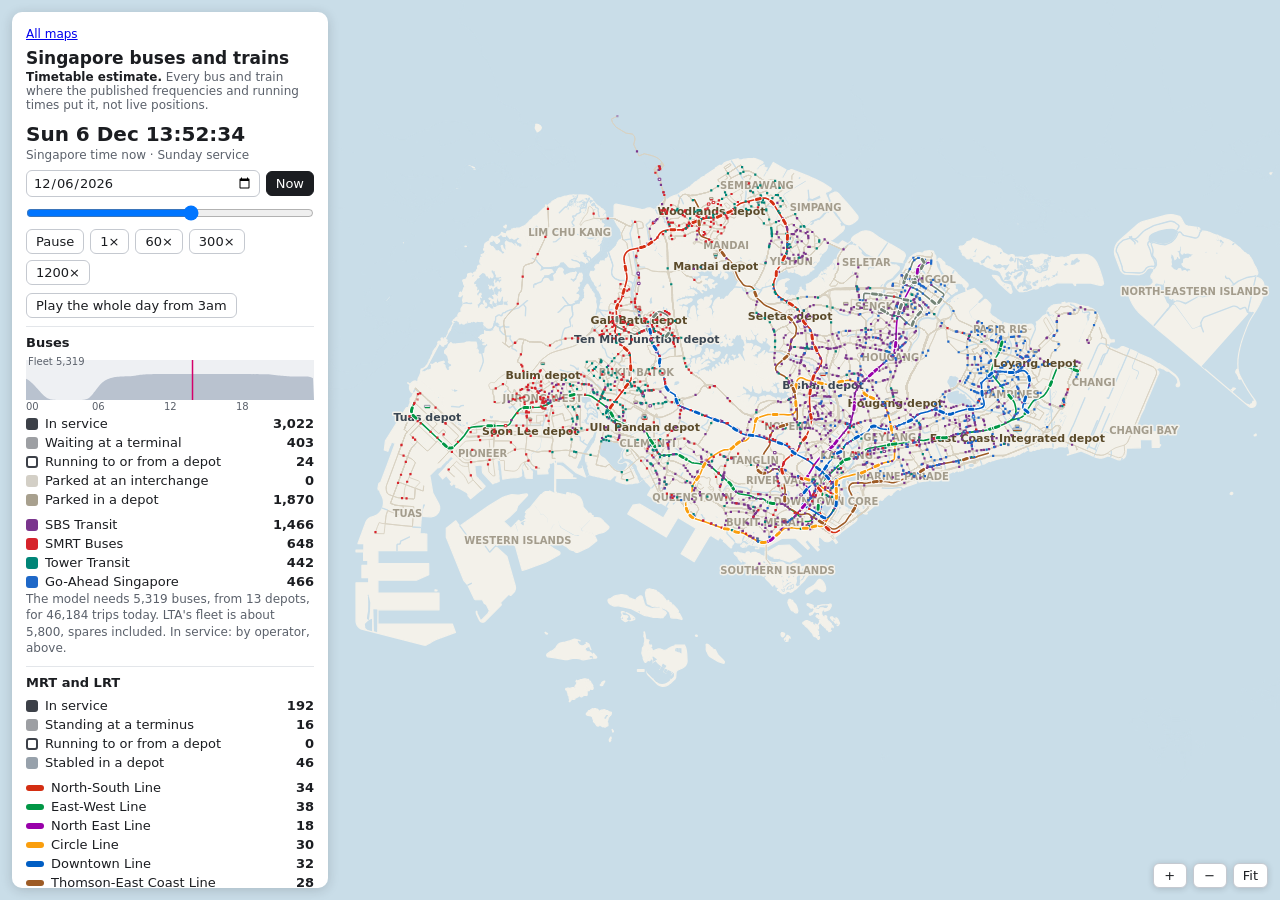
==== commit d2aa3086: "Fix Glasgow Central and Queen Street levels; version data files High level trains no longer drop int" ====
--- a/index.html
+++ b/index.html
@@ -104,7 +104,7 @@
 <div id="zoom"><button type="button" id="zin" aria-label="Zoom in">+</button><button type="button" id="zout" aria-label="Zoom out">&minus;</button><button type="button" id="zfit">Fit</button></div>
 <div id="tip" role="status"></div>
 
-<script src="sg-data.js"></script>
+<script src="sg-data.js?v=b09a2ece"></script>
 <script>
 (function () {
 'use strict';
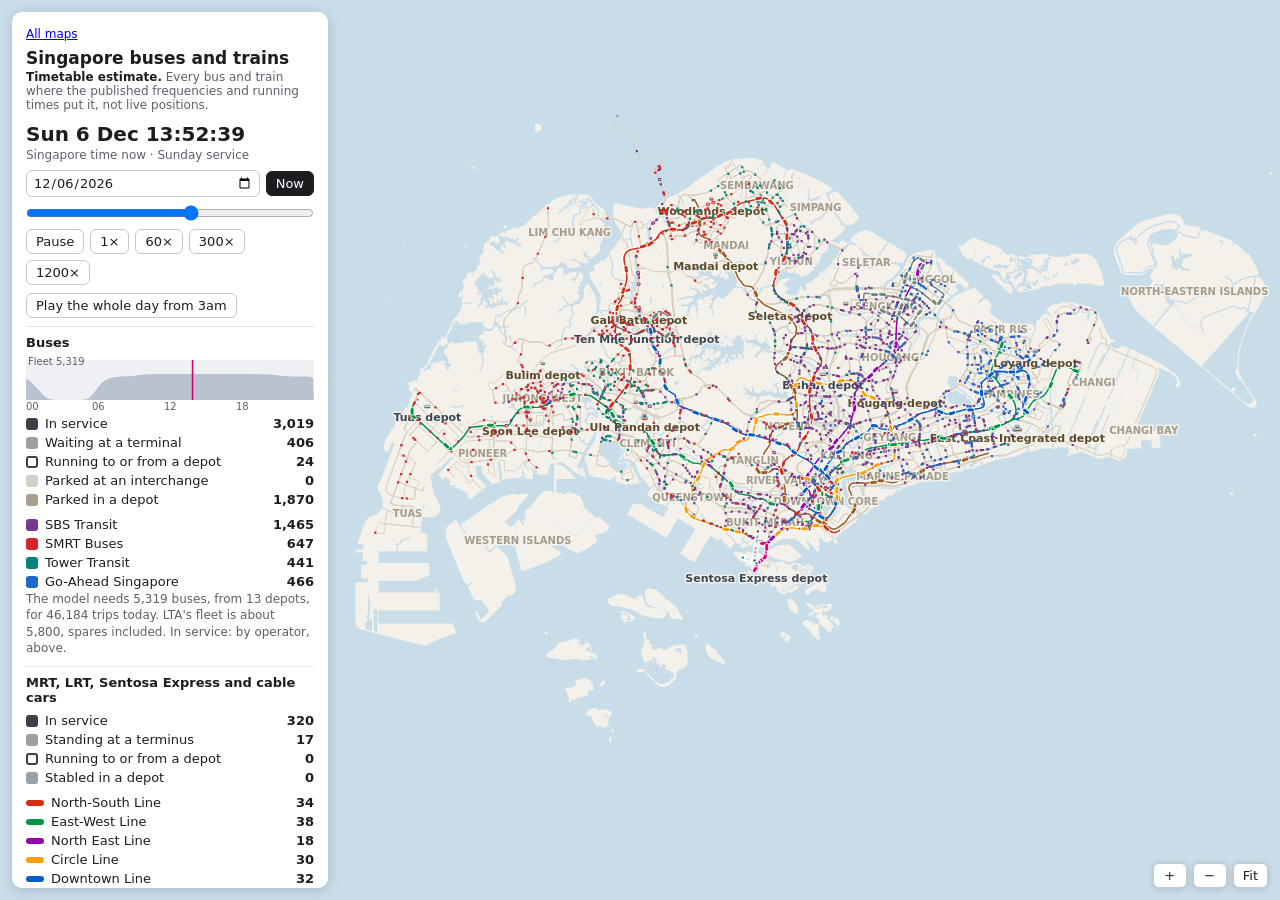
==== commit eb725a6f: "Streets and street-routed buses, double track, real depot layouts, Sentosa lines - Glasgow and Manch" ====
--- a/index.html
+++ b/index.html
@@ -84,7 +84,7 @@
   </div>
 
   <div class="sect">
-    <h2>MRT and LRT</h2>
+    <h2>MRT, LRT, Sentosa Express and cable cars</h2>
     <table id="trainstate"></table>
     <table id="trains" style="margin-top:6px"></table>
   </div>
@@ -104,7 +104,7 @@
 <div id="zoom"><button type="button" id="zin" aria-label="Zoom in">+</button><button type="button" id="zout" aria-label="Zoom out">&minus;</button><button type="button" id="zfit">Fit</button></div>
 <div id="tip" role="status"></div>
 
-<script src="sg-data.js?v=b09a2ece"></script>
+<script src="sg-data.js?v=80a73965"></script>
 <script>
 (function () {
 'use strict';
@@ -158,9 +158,9 @@
 const stops = D.stops.map(s => ({ code: s[0], name: s[1], x: px(s[2] / Qd), y: py(s[3] / Qd) }));
 const services = D.services.map(s => ({ n: s.n, op: s.op, depot: depots[s.depot], guess: !!s.guess, group: s.n.replace(/[ABCT]$/, '') }));
 const pats = D.patterns.map(p => ({ svc: services[p.v], g: geoms[p.g], s: p.s, d: p.d, t: p.t, h: p.h, w: p.w, straight: !!p.x, r: p.r, dur: p.t[p.t.length - 1] }));
-const RL = D.rail.lines.map(l => ({ name: l.name, short: l.short, rgb: l.colour, cars: l.cars, length: l.length }));
+const RL = D.rail.lines.map(l => ({ name: l.name, short: l.short, rgb: l.colour, cars: l.cars, length: l.length, cable: !!l.cable }));
 const rstations = D.rail.stations.map(s => ({ id: s[0], name: s[1], x: px(s[2] / Qd), y: py(s[3] / Qd) }));
-const rpats = D.rail.patterns.map(p => ({ line: RL[p.l], li: p.l, g: geoms[p.g], s: p.s, d: p.d, t: p.t, h: p.h, loop: !!p.loop, win: p.win, dur: p.t[p.t.length - 1] }));
+const rpats = D.rail.patterns.map(p => ({ line: RL[p.l], li: p.l, g: geoms[p.g], s: p.s, d: p.d, t: p.t, h: p.h, loop: !!p.loop, fixed: !!p.fixed, win: p.win, dur: p.t[p.t.length - 1] }));
 const startOf = p => pointAt(p.g, p.d[0]), endOf = p => pointAt(p.g, p.d[p.d.length - 1]);
 const roadRun = (g, rev) => ({ g, rev, secs: g.cum[g.n - 1] / DEAD_SPEED + 60 });
 const lineRun = (a, b) => { const len = Math.hypot(b.x - a.x, b.y - a.y) || 1; return { g: { x: [a.x, b.x], y: [a.y, b.y], cum: [0, len], n: 2 }, rev: false, secs: len * DEAD_DETOUR / DEAD_SPEED + 120 }; };
@@ -182,9 +182,9 @@
 const dayType = dayKey => { const dow = new Date(dayKey * DAY).getUTCDay(); return dow === 6 ? 1 : dow === 0 ? 2 : 0; };
 const DAYTYPE_NAMES = ['Monday to Friday', 'Saturday', 'Sunday'];
 const factor = (dt, t) => { t %= 86400; let f = 1; for (const [from, k] of BANDS[dt]) if (t >= from) f = k; return f; };
-function departures(first, last, h, dt) {
+function departures(first, last, h, dt, fixed) {
   const out = []; let t = first;
-  while (t <= last) { out.push(t); t += Math.max(120, h * factor(dt, t)); }
+  while (t <= last) { out.push(t); t += fixed ? h : Math.max(120, h * factor(dt, t)); }
   if (out.length && last - out[out.length - 1] > h * 0.4) out.push(last);
   return out;
 }
@@ -303,7 +303,7 @@
 function railFor(dt) {
   if (railPlans.has(dt)) return railPlans.get(dt);
   const trips = [];
-  for (const p of rpats) for (const start of departures(p.win[0], p.win[1], p.h, dt)) trips.push({ p, start, end: start + p.dur });
+  for (const p of rpats) for (const start of departures(p.win[0], p.win[1], p.h, dt, p.fixed)) trips.push({ p, start, end: start + p.dur });
   trips.sort((a, b) => a.start - b.start);
   const waiting = new Map(), key = (st, li) => st + '|' + li;
   for (const tr of trips.slice().sort((a, b) => a.end - b.end)) { const k = key(tr.p.s[tr.p.s.length - 1], tr.p.li); if (!waiting.has(k)) waiting.set(k, []); waiting.get(k).push(tr); }
@@ -520,8 +520,9 @@
     c.fillStyle = '#dde2e8'; c.strokeStyle = '#97a1ab';
     if (trainYards) for (const Y of railYards) if (Y.n) { c.fillRect(Y.cx - Y.w / 2 - 5, Y.cy - Y.h / 2 - 5, Y.w + 10, Y.h + 10); c.strokeRect(Y.cx - Y.w / 2 - 5, Y.cy - Y.h / 2 - 5, Y.w + 10, Y.h + 10); }
     const w = Math.min(Math.max(5 * k, 1.6), 6);
-    c.strokeStyle = '#ffffff'; c.lineWidth = (w + 2) / k; for (const p of railPaths) c.stroke(p);
-    RL.forEach((l, i) => { c.strokeStyle = 'rgb(' + l.rgb + ')'; c.lineWidth = w / k; c.stroke(railPaths[i]); });
+    RL.forEach((l, i) => { c.strokeStyle = '#ffffff'; c.lineWidth = ((l.cable ? w * 0.4 : w) + 2) / k; c.stroke(railPaths[i]); });
+    RL.forEach((l, i) => { c.strokeStyle = 'rgb(' + l.rgb + ')'; c.lineWidth = (l.cable ? w * 0.4 : w) / k; c.stroke(railPaths[i]); });
+    if (w > 2.4) RL.forEach((l, i) => { if (l.cable) return; c.strokeStyle = '#ffffff'; c.lineWidth = w * 0.3 / k; c.stroke(railPaths[i]); });
   }
   c.setTransform(dpr, 0, 0, dpr, 0, 0);
   if (show.trains && k > 0.02) {
@@ -612,9 +613,11 @@
   }
   if (show.trains) for (const tr of trains) {
     const l = tr.tr.p.line, N = l.cars, low = k < 0.06, dead = tr.kind === 'dead';
+    if (l.cable) { const X = sx(tr.x), Y = sy(tr.y), r = Math.min(Math.max(1.6 * k, 1.5), 5); if (X < -r || X > W + r || Y < -r || Y > H + r) continue; ctx.globalAlpha = tr.alpha; ctx.fillStyle = 'rgb(' + l.rgb + ')'; ctx.fillRect(X - r, Y - r, 2 * r, 2 * r); ctx.lineWidth = 1; ctx.strokeStyle = '#ffffff'; ctx.strokeRect(X - r, Y - r, 2 * r, 2 * r); ctx.globalAlpha = 1; continue; }
     const U = Math.max(l.length * k, low ? 4 : 7), Wd = low ? 3 : Math.min(Math.max(3.2 * k, 3.5), 9);
     { const X = sx(tr.x), Y = sy(tr.y); if (X < -U || X > W + U || Y < -U || Y > H + U) continue; }
-    const pts = []; for (let i = 0; i <= N; i++) { const q = pointAt(tr.g, tr.s + (U / 2 - U * i / N) / k); pts.push([sx(q.x), sy(q.y)]); }
+    const ro = Math.min(Math.max(5 * k, 1.6), 6) * 0.33 / k;
+    const pts = []; for (let i = 0; i <= N; i++) { const q = pointAt(tr.g, tr.s + (U / 2 - U * i / N) / k); pts.push([sx(q.x + Math.sin(q.a) * ro), sy(q.y - Math.cos(q.a) * ro)]); }
     ctx.globalAlpha = tr.alpha; ctx.beginPath(); ctx.moveTo(pts[0][0], pts[0][1]); for (let i = 1; i <= N; i++) ctx.lineTo(pts[i][0], pts[i][1]);
     if (low) {
       ctx.lineCap = 'round'; ctx.lineWidth = Wd + 1.6; ctx.strokeStyle = dead ? 'rgb(' + l.rgb + ')' : '#ffffff'; ctx.stroke();
@@ -638,7 +641,7 @@
 el('busstate').innerHTML = [['run', 'In service', sw('60,64,72')], ['wait', 'Waiting at a terminal', sw('60,64,72', 'dim')], ['dead', 'Running to or from a depot', sw('60,64,72', 'hollow')], ['ich', 'Parked at an interchange', sw('168,160,142', 'dim')], ['park', 'Parked in a depot', sw('168,160,142')]].map(r => '<tr><td>' + r[2] + r[1] + '</td><td class="n" id="bs-' + r[0] + '">0</td></tr>').join('');
 el('busops').innerHTML = OPS.map((o, i) => '<tr><td>' + sw(o.rgb) + o.name + '</td><td class="n" id="op-' + i + '">0</td></tr>').join('');
 el('trainstate').innerHTML = [['run', 'In service', sw('60,64,72')], ['wait', 'Standing at a terminus', sw('60,64,72', 'dim')], ['dead', 'Running to or from a depot', sw('60,64,72', 'hollow')], ['park', 'Stabled in a depot', sw('151,161,171')]].map(r => '<tr><td>' + r[2] + r[1] + '</td><td class="n" id="ts-' + r[0] + '">0</td></tr>').join('');
-el('trains').innerHTML = RL.map((l, i) => '<tr><td>' + sw(l.rgb, 'line') + l.name + '</td><td class="n" id="rl-' + i + '">0</td></tr>').join('') + '<tr><td colspan="2" class="small">Trains out on each line, of ' + RL.map((l, li) => rdepots.reduce((s, d) => s + d.cap[li], 0)).map((n, li) => n + ' ' + RL[li].short).join(', ') + '.</td></tr>';
+el('trains').innerHTML = RL.map((l, i) => '<tr><td>' + sw(l.rgb, 'line') + l.name + '</td><td class="n" id="rl-' + i + '">0</td></tr>').join('') + '<tr><td colspan="2" class="small">Trains out on each line, of ' + RL.map((l, li) => rdepots.reduce((s, d) => s + d.cap[li], 0)).map((n, li) => n ? n + ' ' + RL[li].short : '').filter(Boolean).join(', ') + '.</td></tr>';
 el('depots').innerHTML = depots.map(d => '<tr><td>' + sw(OPS[d.op].rgb) + d.name + '</td><td class="n" id="dp-' + d.i + '">0</td></tr>').join('') + '<tr><td colspan="2" class="small">Buses parked now, of the most each depot holds at once.</td></tr>'
   + railYards.filter(Y => Y.n).map(Y => '<tr><td>' + Y.groups.map(g => sw(RL[g.li].rgb, 'line')).join('') + Y.d.name + '</td><td class="n" id="rd-' + Y.d.i + '">0</td></tr>').join('') + '<tr><td colspan="2" class="small">Trains stabled now, of those each depot has out at the busiest time.</td></tr>';
 el('ichs').innerHTML = ICH.map(I => '<tr><td>' + I.name.replace(/ Interchange$/, '') + '</td><td class="n" id="ic-' + I.i + '">0</td></tr>').join('') + '<tr><td colspan="2" class="small">Buses parked now, of the berths.</td></tr>';
@@ -748,7 +751,7 @@
 function describeTrain(t) {
   const p = t.tr.p, name = i => rstations[p.s[i]].name, at = i => hhmm(t.tr.start + p.t[i]), last = p.s.length - 1;
   if (t.kind === 'dead') return '<b>' + p.line.name + '</b>, not in service<br>' + (t.home ? 'Back to ' + t.tr.dep.name + ' after arriving at ' + name(last) + ' ' + at(last) : 'Out of ' + t.tr.dep.name + ' for the ' + at(0) + ' from ' + name(0));
-  const head = '<b>' + p.line.name + '</b> ' + (p.loop ? 'loop from ' + name(0) : 'to ' + name(last)) + '<br>' + p.line.cars + (p.line.cars === 1 ? ' car' : ' cars');
+  const head = '<b>' + p.line.name + '</b> ' + (p.loop ? 'loop from ' + name(0) : 'to ' + name(last)) + '<br>' + (p.line.cable ? 'Cable car cabin' : p.line.cars + (p.line.cars === 1 ? ' car' : ' cars'));
   if (t.state === 'waiting') return head + '<br>At ' + name(0) + ', departs ' + at(0);
   if (t.state === 'done') return head + '<br>Arrived at ' + name(last) + ' ' + at(last);
   if (t.moving) return head + '<br>Next stop ' + name(t.h + 1) + ' ' + at(t.h + 1);
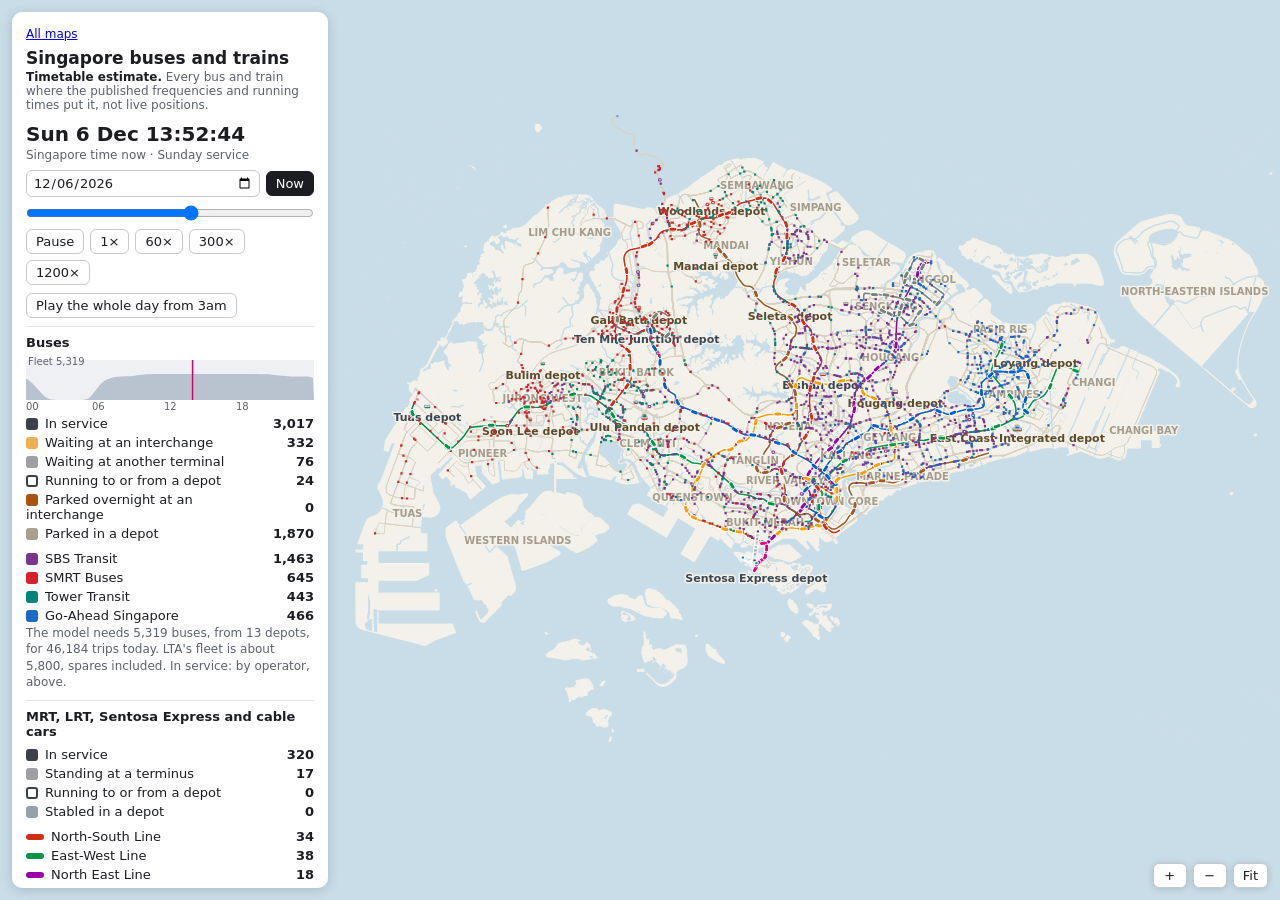
==== commit 26f52462: "Singapore: show buses waiting between trips at interchanges Buses waiting at an interchange are draw" ====
--- a/index.html
+++ b/index.html
@@ -298,6 +298,13 @@
   for (const list of parkedIn(plans[p], plans[c], i * 300)) for (const r of list) away[r[3]]++;
   for (const d of depots) d.slots = Math.max(d.slots || 0, d.cap - away[d.i]);
 }
+for (const I of ICH) I.room = I.slots;
+for (const pl of plans) {
+  const ev = ICH.map(() => []);
+  for (const b of pl.buses) for (const sg of b.segs) if (sg.k === WAIT) { const I = ichAt.get(sg.trip.p.s[0]); if (I) ev[I.i].push([sg.t0, 1], [sg.t1, -1]); }
+  ev.forEach((list, i) => { list.sort((a, b) => a[0] - b[0] || a[1] - b[1]); let n = 0; for (const e of list) { n += e[1]; if (n > ICH[i].room) ICH[i].room = n; } });
+}
+const ICH_NIGHT = '168,83,11', ICH_WAIT = '239,176,79';
 
 const railPlans = new Map();
 function railFor(dt) {
@@ -376,11 +383,11 @@
   return { s: p.d[lo] + f * (p.d[lo + 1] - p.d[lo]), h: lo, moving };
 }
 
-let busCount = null, ichParked = ICH.map(() => []);
+let busCount = null, ichParked = ICH.map(() => []), ichWaiting = ICH.map(() => []);
 function busesAt(sim) {
   const day = Math.floor(sim / DAY), secs = (sim - day * DAY) / 1000, out = [];
-  const count = { run: 0, dead: 0, wait: 0, ich: 0, ops: OPS.map(() => 0), depotOut: depots.map(() => 0) };
-  ichParked = parkedAt(day, secs);
+  const count = { run: 0, dead: 0, wait: 0, waitIch: 0, ich: 0, ops: OPS.map(() => 0), depotOut: depots.map(() => 0) };
+  ichParked = parkedAt(day, secs); ichWaiting = ICH.map(() => []);
   for (const list of ichParked) for (const r of list) { count.ich++; count.depotOut[r[3]]++; }
   for (const [dk, t] of [[day - 1, secs + 86400], [day, secs]]) {
     for (const bus of planFor(dayType(dk)).buses) {
@@ -397,8 +404,14 @@
         continue;
       }
       if (sg.k === WAIT) {
-        p = sg.trip.p; s = p.d[0] - 14 - (bus.slot % 4) * 15;
-        const pt = pointAt(p.g, s); x = pt.x; y = pt.y; a = pt.a; g = p.g; count.wait++;
+        p = sg.trip.p; s = p.d[0] - 14 - (bus.slot % 4) * 15; count.wait++;
+        const I = ichAt.get(p.s[0]), Y = I && yard(I), bay = I ? ichParked[I.i].length + ichWaiting[I.i].length : 0;
+        if (I && bay < Y.cols * Y.rows) {
+          const c = bay % Y.cols, r = Y.rows - 1 - Math.floor(bay / Y.cols);
+          const v = { bus, sg, t, x: I.x - Y.w / 2 + c * 4 + 0.7 + BUS.width / 2, y: I.y - Y.h / 2 + r * 15 + 1.5 + BUS.length / 2, a: Math.PI / 2, s, p, g: p.g, dir: 1, inYard: I };
+          ichWaiting[I.i].push(v); count.waitIch++; out.push(v); continue;
+        }
+        const pt = pointAt(p.g, s); x = pt.x; y = pt.y; a = pt.a; g = p.g;
       } else {
         let f = (t - sg.t0) / Math.max(sg.t1 - sg.t0, 1); f = f * f * (3 - 2 * f);
         const R = sg.run, L = R.g.cum[R.g.n - 1]; g = R.g; dir = R.rev ? -1 : 1; s = R.rev ? L * (1 - f) : L * f;
@@ -490,7 +503,7 @@
   rstations.forEach(s => { const k = s.name; if (!m.has(k)) m.set(k, { name: s.name, ids: [], x: 0, y: 0, n: 0 }); const o = m.get(k); o.ids.push(s.id); o.x += s.x; o.y += s.y; o.n++; });
   return [...m.values()].map(o => ({ name: o.name, ids: o.ids, x: o.x / o.n, y: o.y / o.n }));
 })();
-const yard = d => d.yard || (d.yard = (() => { const cols = Math.max(1, Math.min(d.slots, Math.max(12, Math.round(Math.sqrt(6 * d.slots))))), rows = Math.max(1, Math.ceil(d.slots / cols)); return { cols, rows, w: cols * 4, h: rows * 15 }; })());
+const yard = d => d.yard || (d.yard = (() => { const n = d.room || d.slots, cols = Math.max(1, Math.min(n, Math.max(12, Math.round(Math.sqrt(6 * n))))), rows = Math.max(1, Math.ceil(n / cols)); return { cols, rows, w: cols * 4, h: rows * 15 }; })());
 const railYards = rdepots.map(d => {
   const perCol = 20, groups = d.lines.filter(li => d.cap[li] > 0).map(li => ({ li, n: d.cap[li], cols: Math.ceil(d.cap[li] / perCol), len: RL[li].length + 10, xoff: 0 }));
   let w = 0; for (const g of groups) { g.xoff = w; w += g.cols * g.len; }
@@ -516,6 +529,18 @@
   }
   c.fillStyle = '#e2ddd0'; c.strokeStyle = '#a8a08e'; c.lineWidth = 1 / k;
   for (const d of depots.concat(ICH)) { const y = yard(d); c.fillRect(d.x - y.w / 2 - 6, d.y - y.h / 2 - 6, y.w + 12, y.h + 12); c.strokeRect(d.x - y.w / 2 - 6, d.y - y.h / 2 - 6, y.w + 12, y.h + 12); }
+  if (k * 4 >= 1.2) {
+    c.save(); c.lineWidth = 0.7 / k;
+    for (const I of ICH) {
+      const y = yard(I), x0 = I.x - y.w / 2, y0 = I.y - y.h / 2;
+      for (let i = 0; i < Math.min(I.room, y.cols * y.rows); i++) {
+        const cc = i % y.cols, r = y.rows - 1 - Math.floor(i / y.cols);
+        c.strokeStyle = i < I.slots ? '#c9c1ae' : '#7d7563'; c.setLineDash(i < I.slots ? [] : [1.6 / k, 1.2 / k]);
+        c.strokeRect(x0 + cc * 4 + 0.7, y0 + r * 15 + 1.5, BUS.width, BUS.length);
+      }
+    }
+    c.restore();
+  }
   if (show.trains) {
     c.fillStyle = '#dde2e8'; c.strokeStyle = '#97a1ab';
     if (trainYards) for (const Y of railYards) if (Y.n) { c.fillRect(Y.cx - Y.w / 2 - 5, Y.cy - Y.h / 2 - 5, Y.w + 10, Y.h + 10); c.strokeRect(Y.cx - Y.w / 2 - 5, Y.cy - Y.h / 2 - 5, Y.w + 10, Y.h + 10); }
@@ -558,18 +583,17 @@
   n = Math.min(n, y.cols * y.rows);
   if (!n || sx(x0) > W || sy(y0) > H || sx(x0 + y.w) < 0 || sy(y0 + y.h) < 0) return;
   if (k * 4 < 1.2) {
-    const rows = Math.ceil(n / y.cols);
-    ctx.fillStyle = rgba(rgbOf(0), 0.85); ctx.fillRect(sx(x0), sy(y0 + y.h - rows * 15), Math.max(y.w * k, 2), Math.max(rows * 15 * k, 1.5));
+    for (let r = 0; r * y.cols < n; r++) { const w = Math.min(y.cols, n - r * y.cols) / y.cols; ctx.fillStyle = rgba(rgbOf(r * y.cols), 0.9); ctx.fillRect(sx(x0), sy(y0 + y.h - (r + 1) * 15), Math.max(y.w * w * k, 1.5), Math.max(15 * k, 1)); }
     return;
   }
-  for (let i = 0; i < n; i++) { const c = i % y.cols, r = y.rows - 1 - Math.floor(i / y.cols); ctx.fillStyle = rgba(rgbOf(i), 0.85); ctx.fillRect(sx(x0 + c * 4 + 0.7), sy(y0 + r * 15 + 1.5), BUS.width * k, BUS.length * k); }
+  for (let i = 0; i < n; i++) { const c = i % y.cols, r = y.rows - 1 - Math.floor(i / y.cols); ctx.fillStyle = rgba(rgbOf(i), 0.9); ctx.fillRect(sx(x0 + c * 4 + 0.7), sy(y0 + r * 15 + 1.5), BUS.width * k, BUS.length * k); }
 }
 function drawDynamic() {
   const k = view.k;
   ctx.lineJoin = 'round';
   if (show.buses) {
     for (const d of depots) drawYard(d, Math.max(0, d.cap - busCount.depotOut[d.i]), () => OPS[d.op].rgb);
-    for (const I of ICH) drawYard(I, ichParked[I.i].length, i => OPS[ichParked[I.i][i][2]].rgb);
+    for (const I of ICH) { const night = ichParked[I.i].length; drawYard(I, night + ichWaiting[I.i].length, i => i < night ? ICH_NIGHT : ICH_WAIT); }
   }
   if (show.buses) {
     const len = Math.max(BUS.length * k, 0), wid = Math.max(BUS.width * k, 2.6), side = k > 0.4 ? 2 * k : 0;
@@ -577,13 +601,14 @@
       const s = SNAP ? Math.round(Math.max(DOT, Math.min(3.2, k * 60))) : Math.max(DOT, Math.min(3.2, k * 60));
       for (let o = 0; o < OPS.length; o++) for (const kind of [RUN, WAIT, OUT]) {
         ctx.beginPath(); let any = false;
-        for (const b of buses) { if (b.bus.op !== o || (kind === OUT ? b.sg.k !== OUT && b.sg.k !== IN : b.sg.k !== kind)) continue; const X = sx(b.x), Y = sy(b.y); if (X < -4 || X > W + 4 || Y < -4 || Y > H + 4) continue; if (SNAP) ctx.rect(Math.round(X - s / 2), Math.round(Y - s / 2), s, s); else ctx.rect(X - s / 2, Y - s / 2, s, s); any = true; }
+        for (const b of buses) { if (b.inYard || b.bus.op !== o || (kind === OUT ? b.sg.k !== OUT && b.sg.k !== IN : b.sg.k !== kind)) continue; const X = sx(b.x), Y = sy(b.y); if (X < -4 || X > W + 4 || Y < -4 || Y > H + 4) continue; if (SNAP) ctx.rect(Math.round(X - s / 2), Math.round(Y - s / 2), s, s); else ctx.rect(X - s / 2, Y - s / 2, s, s); any = true; }
         if (!any) continue;
         if (kind === OUT) { ctx.fillStyle = '#ffffff'; ctx.fill(); ctx.strokeStyle = 'rgb(' + OPS[o].rgb + ')'; ctx.lineWidth = 1; ctx.stroke(); }
         else { ctx.fillStyle = rgba(OPS[o].rgb, kind === WAIT ? 0.45 : 1); ctx.fill(); }
       }
     } else {
       for (const b of buses) {
+        if (b.inYard) continue;
         const X0 = sx(b.x), Y0 = sy(b.y); if (X0 < -len || X0 > W + len || Y0 < -len || Y0 > H + len) continue;
         let ax, ay, bx, by;
         { const f = pointAt(b.g, b.s + b.dir * BUS.length / 2), r = pointAt(b.g, b.s - b.dir * BUS.length / 2); ax = r.x; ay = r.y; bx = f.x; by = f.y; }
@@ -638,13 +663,13 @@
 const DAYS = ['Sun', 'Mon', 'Tue', 'Wed', 'Thu', 'Fri', 'Sat'], MONTHS = ['Jan', 'Feb', 'Mar', 'Apr', 'May', 'Jun', 'Jul', 'Aug', 'Sep', 'Oct', 'Nov', 'Dec'];
 const fmtN = n => n.toLocaleString('en-GB');
 const sw = (rgb, cls) => '<span class="sw ' + (cls || '') + '" style="background:rgb(' + rgb + ');border-color:rgb(' + rgb + ')"></span>';
-el('busstate').innerHTML = [['run', 'In service', sw('60,64,72')], ['wait', 'Waiting at a terminal', sw('60,64,72', 'dim')], ['dead', 'Running to or from a depot', sw('60,64,72', 'hollow')], ['ich', 'Parked at an interchange', sw('168,160,142', 'dim')], ['park', 'Parked in a depot', sw('168,160,142')]].map(r => '<tr><td>' + r[2] + r[1] + '</td><td class="n" id="bs-' + r[0] + '">0</td></tr>').join('');
+el('busstate').innerHTML = [['run', 'In service', sw('60,64,72')], ['waitIch', 'Waiting at an interchange', sw(ICH_WAIT)], ['wait', 'Waiting at another terminal', sw('60,64,72', 'dim')], ['dead', 'Running to or from a depot', sw('60,64,72', 'hollow')], ['ich', 'Parked overnight at an interchange', sw(ICH_NIGHT)], ['park', 'Parked in a depot', sw('168,160,142')]].map(r => '<tr><td>' + r[2] + r[1] + '</td><td class="n" id="bs-' + r[0] + '">0</td></tr>').join('');
 el('busops').innerHTML = OPS.map((o, i) => '<tr><td>' + sw(o.rgb) + o.name + '</td><td class="n" id="op-' + i + '">0</td></tr>').join('');
 el('trainstate').innerHTML = [['run', 'In service', sw('60,64,72')], ['wait', 'Standing at a terminus', sw('60,64,72', 'dim')], ['dead', 'Running to or from a depot', sw('60,64,72', 'hollow')], ['park', 'Stabled in a depot', sw('151,161,171')]].map(r => '<tr><td>' + r[2] + r[1] + '</td><td class="n" id="ts-' + r[0] + '">0</td></tr>').join('');
 el('trains').innerHTML = RL.map((l, i) => '<tr><td>' + sw(l.rgb, 'line') + l.name + '</td><td class="n" id="rl-' + i + '">0</td></tr>').join('') + '<tr><td colspan="2" class="small">Trains out on each line, of ' + RL.map((l, li) => rdepots.reduce((s, d) => s + d.cap[li], 0)).map((n, li) => n ? n + ' ' + RL[li].short : '').filter(Boolean).join(', ') + '.</td></tr>';
 el('depots').innerHTML = depots.map(d => '<tr><td>' + sw(OPS[d.op].rgb) + d.name + '</td><td class="n" id="dp-' + d.i + '">0</td></tr>').join('') + '<tr><td colspan="2" class="small">Buses parked now, of the most each depot holds at once.</td></tr>'
   + railYards.filter(Y => Y.n).map(Y => '<tr><td>' + Y.groups.map(g => sw(RL[g.li].rgb, 'line')).join('') + Y.d.name + '</td><td class="n" id="rd-' + Y.d.i + '">0</td></tr>').join('') + '<tr><td colspan="2" class="small">Trains stabled now, of those each depot has out at the busiest time.</td></tr>';
-el('ichs').innerHTML = ICH.map(I => '<tr><td>' + I.name.replace(/ Interchange$/, '') + '</td><td class="n" id="ic-' + I.i + '">0</td></tr>').join('') + '<tr><td colspan="2" class="small">Buses parked now, of the berths.</td></tr>';
+el('ichs').innerHTML = '<tr><td colspan="2" class="small">' + sw(ICH_WAIT) + 'waiting between trips &nbsp; ' + sw(ICH_NIGHT) + 'parked overnight</td></tr>' + ICH.map(I => '<tr><td>' + I.name.replace(/ Interchange$/, '') + '</td><td class="n" id="ic-' + I.i + '">0</td></tr>').join('') + '<tr><td colspan="2" class="small">Buses there now (waiting + overnight), of the berths. Bays beyond the berths are drawn dashed: the interchange\'s bus park.</td></tr>';
 el('credit').textContent = 'Built ' + D.meta.built + '. ' + D.meta.credit;
 const guessed = services.filter(s => s.guess).map(s => s.n);
 el('how').innerHTML = [
@@ -654,6 +679,7 @@
   'Buses running empty to and from their depot follow the roads, at 25 km/h: the shortest way, from the bus stop nearest the depot, along roads the bus routes use. Roads no bus route uses, and one-way streets, are not known.',
   'Trains run at their line\'s average frequency, 5:30 to 23:30, with the same peak shaping, turning round at the ends. A train comes out of its depot, joins the line at the station nearest the depot and runs empty to where its first trip starts; after its last trip it runs back the same way. Each line\'s depots are LTA\'s (the East Coast Integrated Depot takes the East-West, Downtown and Thomson-East Coast lines); a train uses whichever is nearest where its day starts. A train with more than 15 minutes to wait at a terminus goes back to its depot instead. Train lengths are fixed by line.',
   'Some buses sleep at the interchanges. Half of each interchange\'s berths (Wikipedia\'s list) are taken overnight by the last buses of the night to finish there, so they do not block earlier arrivals; their service\'s first buses leave from there in the morning. Each depot is drawn with room for the most of its buses it holds at once.',
+  'Through the day, a bus between trips waits where its next trip starts. At an interchange it is drawn inside the interchange (light orange), apart from the buses parked there overnight (dark orange). At busy times more buses wait than there are berths; the extra bays, drawn dashed, stand for the interchange\'s bus park.',
   'Bus types (single or double deck) are not in the free data: every bus is drawn 12 m long.',
   'Public holidays are not marked: they run as the day of the week they fall on.'
 ].map(t => '<li>' + t + '</li>').join('');
@@ -686,11 +712,11 @@
   el('now').setAttribute('aria-pressed', live);
   for (const b of el('speeds').children) b.setAttribute('aria-pressed', !live && +b.dataset.speed === speed);
   const c = busCount, out = c.run + c.wait + c.dead;
-  el('bs-run').textContent = fmtN(c.run); el('bs-wait').textContent = fmtN(c.wait); el('bs-dead').textContent = fmtN(c.dead); el('bs-ich').textContent = fmtN(c.ich); el('bs-park').textContent = fmtN(Math.max(FLEET - out - c.ich, 0));
+  el('bs-run').textContent = fmtN(c.run); el('bs-waitIch').textContent = fmtN(c.waitIch); el('bs-wait').textContent = fmtN(c.wait - c.waitIch); el('bs-dead').textContent = fmtN(c.dead); el('bs-ich').textContent = fmtN(c.ich); el('bs-park').textContent = fmtN(Math.max(FLEET - out - c.ich, 0));
   OPS.forEach((o, i) => { el('op-' + i).textContent = fmtN(c.ops[i]); });
   RL.forEach((l, i) => { el('rl-' + i).textContent = trains.perLine ? trains.perLine[i] : 0; });
   const tc = trainCount; el('ts-run').textContent = tc.run; el('ts-wait').textContent = tc.wait; el('ts-dead').textContent = tc.dead; el('ts-park').textContent = Math.max(TRAIN_FLEET - tc.run - tc.wait - tc.dead, 0);
-  ICH.forEach(I => { el('ic-' + I.i).textContent = ichParked[I.i].length + ' of ' + I.slots; });
+  ICH.forEach(I => { const w = ichWaiting[I.i].length, p = ichParked[I.i].length; el('ic-' + I.i).textContent = (p ? w + ' + ' + p : w) + ' of ' + I.slots; });
   railYards.forEach(Y => { if (Y.n) el('rd-' + Y.d.i).textContent = Math.max(Y.n - tc.depotOut[Y.d.i].reduce((a, b) => a + b, 0), 0) + ' of ' + Y.n; });
   depots.forEach(dp => { el('dp-' + dp.i).textContent = fmtN(Math.max(dp.cap - c.depotOut[dp.i], 0)) + ' of ' + fmtN(dp.slots); });
   el('fleet').textContent = 'The model needs ' + fmtN(FLEET) + ' buses, from ' + depots.length + ' depots, for ' + fmtN(planFor(dayType(Math.floor(sim / DAY))).trips) + ' trips today. LTA\'s fleet is about 5,800, spares included. In service: by operator, above.';
@@ -764,7 +790,7 @@
   if (show.buses) for (const b of buses) { const d2 = near(b.x, b.y); if (d2 < bd) { bd = d2; html = describeBus(b); } }
   const over = d => { const y = yard(d); return Math.abs(mx - sx(d.x)) <= Math.max(y.w * view.k / 2, 6) + 4 && Math.abs(my - sy(d.y)) <= Math.max(y.h * view.k / 2, 6) + 4; };
   if (!html) for (const d of depots) if (over(d)) html = '<b>' + d.name + '</b><br>' + OPS[d.op].name + '<br>' + fmtN(Math.max(d.cap - busCount.depotOut[d.i], 0)) + ' of ' + fmtN(d.slots) + ' buses in the depot';
-  if (!html) for (const I of ICH) if (over(I)) html = '<b>' + I.name + '</b><br>' + ichParked[I.i].length + ' of ' + I.slots + ' berths taken by buses parked for the night';
+  if (!html) for (const I of ICH) if (over(I)) { const w = ichWaiting[I.i].length, p = ichParked[I.i].length; html = '<b>' + I.name + '</b><br>' + w + ' waiting between trips<br>' + p + ' parked overnight<br>' + I.slots + ' berths' + (w + p > I.slots ? ', so ' + (w + p - I.slots) + ' in the bus park' : ''); }
   if (!html && show.trains) for (const Y of railYards) {
     if (!Y.n) continue;
     const X = sx(Y.cx), Yc = sy(Y.cy), hw = Math.max(Y.w * view.k / 2, 4), hh = Math.max(Y.h * view.k / 2, 4);
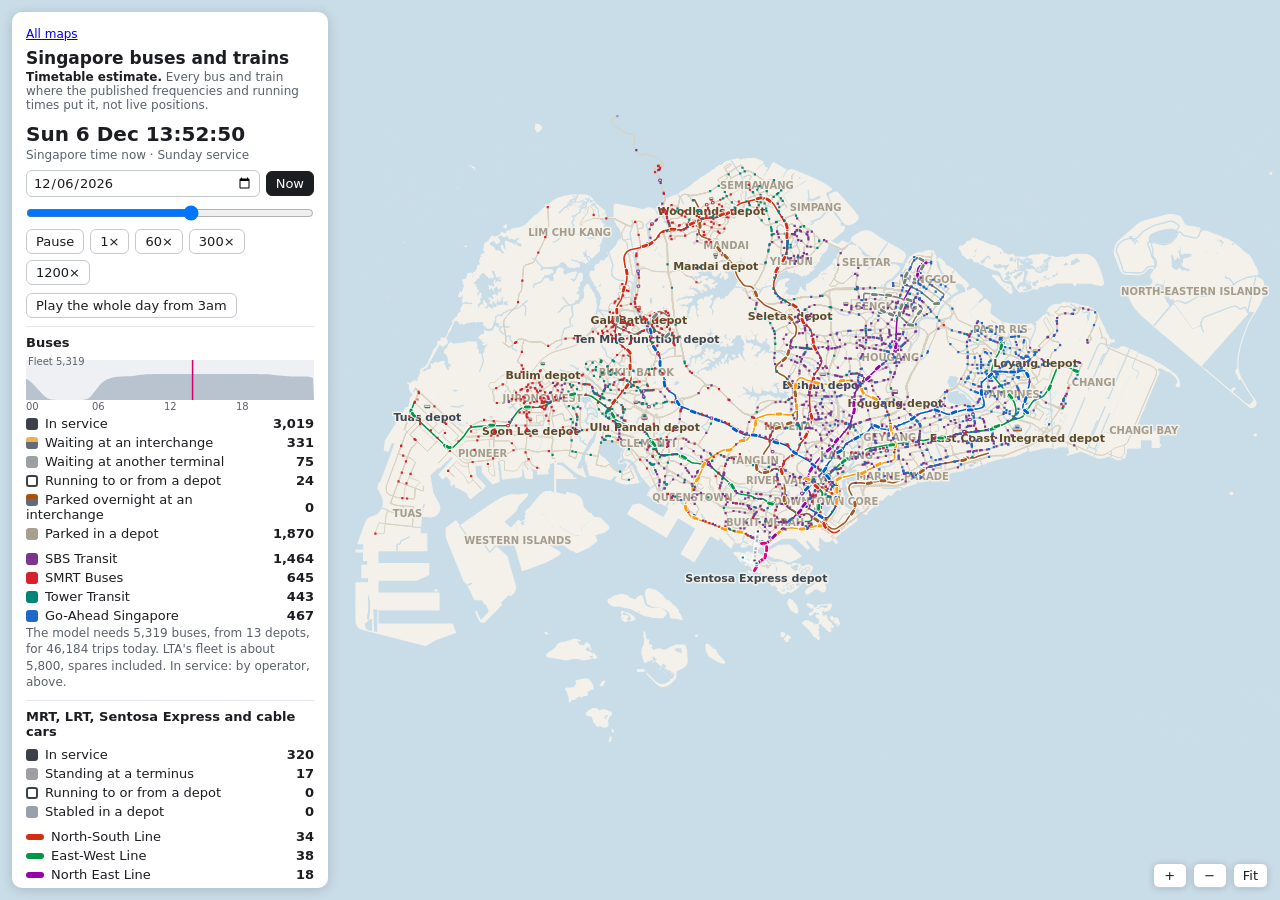
==== commit 9358293a: "Singapore: interchange buses keep their operator colours Buses at an interchange are drawn in their " ====
--- a/index.html
+++ b/index.html
@@ -578,22 +578,26 @@
 
 const rgba = (rgb, a) => 'rgba(' + rgb + ',' + a + ')';
 let buses = [], trains = [], DOT = 2.2, SNAP = false;
-function drawYard(d, n, rgbOf) {
+function drawYard(d, n, rgbOf, capOf) {
   const k = view.k, y = yard(d), x0 = d.x - y.w / 2, y0 = d.y - y.h / 2;
   n = Math.min(n, y.cols * y.rows);
   if (!n || sx(x0) > W || sy(y0) > H || sx(x0 + y.w) < 0 || sy(y0 + y.h) < 0) return;
   if (k * 4 < 1.2) {
-    for (let r = 0; r * y.cols < n; r++) { const w = Math.min(y.cols, n - r * y.cols) / y.cols; ctx.fillStyle = rgba(rgbOf(r * y.cols), 0.9); ctx.fillRect(sx(x0), sy(y0 + y.h - (r + 1) * 15), Math.max(y.w * w * k, 1.5), Math.max(15 * k, 1)); }
+    for (let r = 0; r * y.cols < n; r++) { const w = Math.min(y.cols, n - r * y.cols) / y.cols; ctx.fillStyle = rgba((capOf || rgbOf)(r * y.cols), 0.9); ctx.fillRect(sx(x0), sy(y0 + y.h - (r + 1) * 15), Math.max(y.w * w * k, 1.5), Math.max(15 * k, 1)); }
     return;
   }
-  for (let i = 0; i < n; i++) { const c = i % y.cols, r = y.rows - 1 - Math.floor(i / y.cols); ctx.fillStyle = rgba(rgbOf(i), 0.9); ctx.fillRect(sx(x0 + c * 4 + 0.7), sy(y0 + r * 15 + 1.5), BUS.width * k, BUS.length * k); }
+  for (let i = 0; i < n; i++) {
+    const c = i % y.cols, r = y.rows - 1 - Math.floor(i / y.cols), X = sx(x0 + c * 4 + 0.7), Y = sy(y0 + r * 15 + 1.5);
+    ctx.fillStyle = rgba(rgbOf(i), 0.9); ctx.fillRect(X, Y, BUS.width * k, BUS.length * k);
+    if (capOf) { ctx.fillStyle = 'rgb(' + capOf(i) + ')'; ctx.fillRect(X, Y, BUS.width * k, BUS.length * k * 0.4); }
+  }
 }
 function drawDynamic() {
   const k = view.k;
   ctx.lineJoin = 'round';
   if (show.buses) {
     for (const d of depots) drawYard(d, Math.max(0, d.cap - busCount.depotOut[d.i]), () => OPS[d.op].rgb);
-    for (const I of ICH) { const night = ichParked[I.i].length; drawYard(I, night + ichWaiting[I.i].length, i => i < night ? ICH_NIGHT : ICH_WAIT); }
+    for (const I of ICH) { const P = ichParked[I.i], Q = ichWaiting[I.i], night = P.length; drawYard(I, night + Q.length, i => OPS[i < night ? P[i][2] : Q[i - night].bus.op].rgb, i => i < night ? ICH_NIGHT : ICH_WAIT); }
   }
   if (show.buses) {
     const len = Math.max(BUS.length * k, 0), wid = Math.max(BUS.width * k, 2.6), side = k > 0.4 ? 2 * k : 0;
@@ -663,13 +667,14 @@
 const DAYS = ['Sun', 'Mon', 'Tue', 'Wed', 'Thu', 'Fri', 'Sat'], MONTHS = ['Jan', 'Feb', 'Mar', 'Apr', 'May', 'Jun', 'Jul', 'Aug', 'Sep', 'Oct', 'Nov', 'Dec'];
 const fmtN = n => n.toLocaleString('en-GB');
 const sw = (rgb, cls) => '<span class="sw ' + (cls || '') + '" style="background:rgb(' + rgb + ');border-color:rgb(' + rgb + ')"></span>';
-el('busstate').innerHTML = [['run', 'In service', sw('60,64,72')], ['waitIch', 'Waiting at an interchange', sw(ICH_WAIT)], ['wait', 'Waiting at another terminal', sw('60,64,72', 'dim')], ['dead', 'Running to or from a depot', sw('60,64,72', 'hollow')], ['ich', 'Parked overnight at an interchange', sw(ICH_NIGHT)], ['park', 'Parked in a depot', sw('168,160,142')]].map(r => '<tr><td>' + r[2] + r[1] + '</td><td class="n" id="bs-' + r[0] + '">0</td></tr>').join('');
+const sw2 = cap => '<span class="sw" style="background:linear-gradient(rgb(' + cap + ') 0 45%, rgb(96,108,124) 45%)"></span>';
+el('busstate').innerHTML = [['run', 'In service', sw('60,64,72')], ['waitIch', 'Waiting at an interchange', sw2(ICH_WAIT)], ['wait', 'Waiting at another terminal', sw('60,64,72', 'dim')], ['dead', 'Running to or from a depot', sw('60,64,72', 'hollow')], ['ich', 'Parked overnight at an interchange', sw2(ICH_NIGHT)], ['park', 'Parked in a depot', sw('168,160,142')]].map(r => '<tr><td>' + r[2] + r[1] + '</td><td class="n" id="bs-' + r[0] + '">0</td></tr>').join('');
 el('busops').innerHTML = OPS.map((o, i) => '<tr><td>' + sw(o.rgb) + o.name + '</td><td class="n" id="op-' + i + '">0</td></tr>').join('');
 el('trainstate').innerHTML = [['run', 'In service', sw('60,64,72')], ['wait', 'Standing at a terminus', sw('60,64,72', 'dim')], ['dead', 'Running to or from a depot', sw('60,64,72', 'hollow')], ['park', 'Stabled in a depot', sw('151,161,171')]].map(r => '<tr><td>' + r[2] + r[1] + '</td><td class="n" id="ts-' + r[0] + '">0</td></tr>').join('');
 el('trains').innerHTML = RL.map((l, i) => '<tr><td>' + sw(l.rgb, 'line') + l.name + '</td><td class="n" id="rl-' + i + '">0</td></tr>').join('') + '<tr><td colspan="2" class="small">Trains out on each line, of ' + RL.map((l, li) => rdepots.reduce((s, d) => s + d.cap[li], 0)).map((n, li) => n ? n + ' ' + RL[li].short : '').filter(Boolean).join(', ') + '.</td></tr>';
 el('depots').innerHTML = depots.map(d => '<tr><td>' + sw(OPS[d.op].rgb) + d.name + '</td><td class="n" id="dp-' + d.i + '">0</td></tr>').join('') + '<tr><td colspan="2" class="small">Buses parked now, of the most each depot holds at once.</td></tr>'
   + railYards.filter(Y => Y.n).map(Y => '<tr><td>' + Y.groups.map(g => sw(RL[g.li].rgb, 'line')).join('') + Y.d.name + '</td><td class="n" id="rd-' + Y.d.i + '">0</td></tr>').join('') + '<tr><td colspan="2" class="small">Trains stabled now, of those each depot has out at the busiest time.</td></tr>';
-el('ichs').innerHTML = '<tr><td colspan="2" class="small">' + sw(ICH_WAIT) + 'waiting between trips &nbsp; ' + sw(ICH_NIGHT) + 'parked overnight</td></tr>' + ICH.map(I => '<tr><td>' + I.name.replace(/ Interchange$/, '') + '</td><td class="n" id="ic-' + I.i + '">0</td></tr>').join('') + '<tr><td colspan="2" class="small">Buses there now (waiting + overnight), of the berths. Bays beyond the berths are drawn dashed: the interchange\'s bus park.</td></tr>';
+el('ichs').innerHTML = '<tr><td colspan="2" class="small">' + sw2(ICH_WAIT) + 'waiting between trips &nbsp; ' + sw2(ICH_NIGHT) + 'parked overnight<br>Bus colour: operator; the end shows why it is there.</td></tr>' + ICH.map(I => '<tr><td>' + I.name.replace(/ Interchange$/, '') + '</td><td class="n" id="ic-' + I.i + '">0</td></tr>').join('') + '<tr><td colspan="2" class="small">Buses there now (waiting + overnight), of the berths. Bays beyond the berths are drawn dashed: the interchange\'s bus park.</td></tr>';
 el('credit').textContent = 'Built ' + D.meta.built + '. ' + D.meta.credit;
 const guessed = services.filter(s => s.guess).map(s => s.n);
 el('how').innerHTML = [
@@ -679,7 +684,7 @@
   'Buses running empty to and from their depot follow the roads, at 25 km/h: the shortest way, from the bus stop nearest the depot, along roads the bus routes use. Roads no bus route uses, and one-way streets, are not known.',
   'Trains run at their line\'s average frequency, 5:30 to 23:30, with the same peak shaping, turning round at the ends. A train comes out of its depot, joins the line at the station nearest the depot and runs empty to where its first trip starts; after its last trip it runs back the same way. Each line\'s depots are LTA\'s (the East Coast Integrated Depot takes the East-West, Downtown and Thomson-East Coast lines); a train uses whichever is nearest where its day starts. A train with more than 15 minutes to wait at a terminus goes back to its depot instead. Train lengths are fixed by line.',
   'Some buses sleep at the interchanges. Half of each interchange\'s berths (Wikipedia\'s list) are taken overnight by the last buses of the night to finish there, so they do not block earlier arrivals; their service\'s first buses leave from there in the morning. Each depot is drawn with room for the most of its buses it holds at once.',
-  'Through the day, a bus between trips waits where its next trip starts. At an interchange it is drawn inside the interchange (light orange), apart from the buses parked there overnight (dark orange). At busy times more buses wait than there are berths; the extra bays, drawn dashed, stand for the interchange\'s bus park.',
+  'Through the day, a bus between trips waits where its next trip starts. At an interchange it is drawn inside the interchange in its operator\'s colour with a light orange end, apart from the buses parked there overnight (dark orange end). At busy times more buses wait than there are berths; the extra bays, drawn dashed, stand for the interchange\'s bus park.',
   'Bus types (single or double deck) are not in the free data: every bus is drawn 12 m long.',
   'Public holidays are not marked: they run as the day of the week they fall on.'
 ].map(t => '<li>' + t + '</li>').join('');
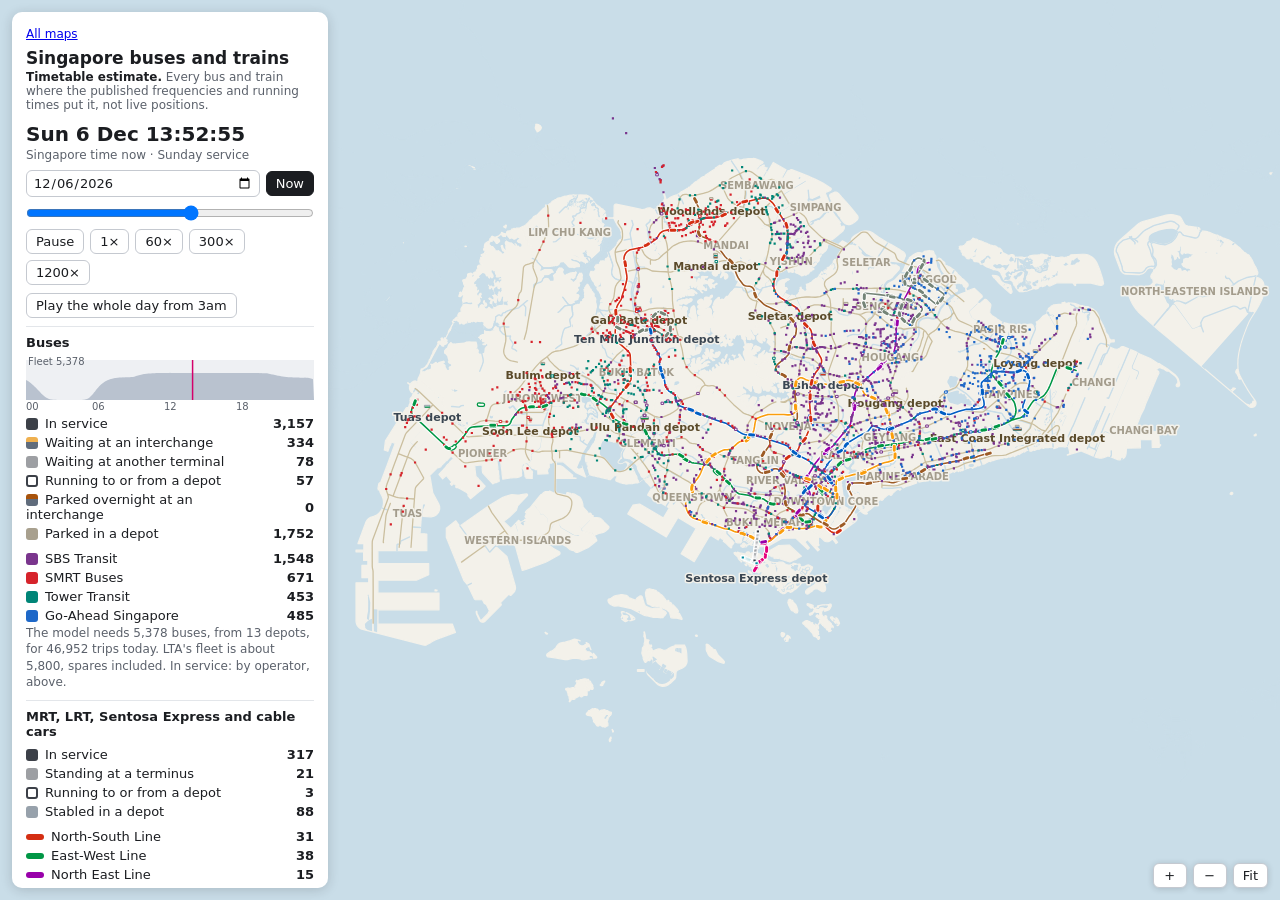
==== commit 7ad179d6: "Singapore: LTA DataMall bus and train data, LTA road map Bus stops, routes, first and last buses, op" ====
--- a/index.html
+++ b/index.html
@@ -104,7 +104,7 @@
 <div id="zoom"><button type="button" id="zin" aria-label="Zoom in">+</button><button type="button" id="zout" aria-label="Zoom out">&minus;</button><button type="button" id="zfit">Fit</button></div>
 <div id="tip" role="status"></div>
 
-<script src="sg-data.js?v=80a73965"></script>
+<script src="sg-data.js?v=7c804ccb"></script>
 <script>
 (function () {
 'use strict';
@@ -156,11 +156,11 @@
 const OPS = D.operators.map(o => ({ id: o.id, name: o.name, rgb: o.colour }));
 const depots = D.depots.map((d, i) => ({ i, name: d.name, op: d.op, x: px(d.lon), y: py(d.lat), cap: 0, out: 0 }));
 const stops = D.stops.map(s => ({ code: s[0], name: s[1], x: px(s[2] / Qd), y: py(s[3] / Qd) }));
-const services = D.services.map(s => ({ n: s.n, op: s.op, depot: depots[s.depot], guess: !!s.guess, group: s.n.replace(/[ABCT]$/, '') }));
-const pats = D.patterns.map(p => ({ svc: services[p.v], g: geoms[p.g], s: p.s, d: p.d, t: p.t, h: p.h, w: p.w, straight: !!p.x, r: p.r, dur: p.t[p.t.length - 1] }));
+const services = D.services.map(s => ({ n: s.n, op: s.op, depot: depots[s.depot], guess: !!s.guess, group: s.n.replace(/[ABCT]$/, '') + '|' + s.op }));
+const pats = D.patterns.map(p => ({ svc: services[p.v], g: geoms[p.g], s: p.s, d: p.d, t: p.t, h: p.h, hb: p.hb, w: p.w, straight: !!p.x, r: p.r, dur: p.t[p.t.length - 1] }));
 const RL = D.rail.lines.map(l => ({ name: l.name, short: l.short, rgb: l.colour, cars: l.cars, length: l.length, cable: !!l.cable }));
 const rstations = D.rail.stations.map(s => ({ id: s[0], name: s[1], x: px(s[2] / Qd), y: py(s[3] / Qd) }));
-const rpats = D.rail.patterns.map(p => ({ line: RL[p.l], li: p.l, g: geoms[p.g], s: p.s, d: p.d, t: p.t, h: p.h, loop: !!p.loop, fixed: !!p.fixed, win: p.win, dur: p.t[p.t.length - 1] }));
+const rpats = D.rail.patterns.map(p => ({ line: RL[p.l], li: p.l, g: geoms[p.g], s: p.s, d: p.d, t: p.t, h: p.h, loop: !!p.loop, fixed: !!p.fixed, win: p.win, starts: p.starts, dur: p.t[p.t.length - 1] }));
 const startOf = p => pointAt(p.g, p.d[0]), endOf = p => pointAt(p.g, p.d[p.d.length - 1]);
 const roadRun = (g, rev) => ({ g, rev, secs: g.cum[g.n - 1] / DEAD_SPEED + 60 });
 const lineRun = (a, b) => { const len = Math.hypot(b.x - a.x, b.y - a.y) || 1; return { g: { x: [a.x, b.x], y: [a.y, b.y], cum: [0, len], n: 2 }, rev: false, secs: len * DEAD_DETOUR / DEAD_SPEED + 120 }; };
@@ -182,8 +182,25 @@
 const dayType = dayKey => { const dow = new Date(dayKey * DAY).getUTCDay(); return dow === 6 ? 1 : dow === 0 ? 2 : 0; };
 const DAYTYPE_NAMES = ['Monday to Friday', 'Saturday', 'Sunday'];
 const factor = (dt, t) => { t %= 86400; let f = 1; for (const [from, k] of BANDS[dt]) if (t >= from) f = k; return f; };
-function departures(first, last, h, dt, fixed) {
+const BAND_ENDS = [[6.5, 8.5, 17, 19], [8, 20], [9, 20]].map(l => l.map(x => x * 3600));
+function bandGap(hb, dt, t) {
+  const g = hb.map(v => v > 0 ? v : 0), [ap, ao, pp, po] = g, s = t >= 86400 ? 86399 : t;
+  if (dt === 0) return s < 23400 ? (ao || ap) : s < 30600 ? ap : s < 61200 ? ao : s < 68400 ? pp : po;
+  const [a, b] = BAND_ENDS[dt];
+  return s >= a && s < b ? (ao || ap || pp || po) : (po || ao || pp || ap);
+}
+function departures(first, last, h, dt, fixed, hb) {
   const out = []; let t = first;
+  if (hb) {
+    while (t <= last) {
+      const g = bandGap(hb, dt, t);
+      if (!g) { const next = t < 86400 ? BAND_ENDS[dt].find(b => b > t) : undefined; if (next === undefined || next > last) break; t = next; continue; }
+      out.push(t); t += Math.max(120, g);
+    }
+    const gl = bandGap(hb, dt, last);
+    if (gl && out.length && last - out[out.length - 1] > gl * 0.4) out.push(last);
+    return out;
+  }
   while (t <= last) { out.push(t); t += fixed ? h : Math.max(120, h * factor(dt, t)); }
   if (out.length && last - out[out.length - 1] > h * 0.4) out.push(last);
   return out;
@@ -196,7 +213,7 @@
   const byGroup = new Map(); let tripCount = 0;
   for (const p of pats) {
     const w = p.w && p.w[dt]; if (!w) continue;
-    for (const start of departures(w[0], w[1], p.h, dt)) {
+    for (const start of departures(w[0], w[1], p.h, dt, false, p.hb)) {
       const k = p.svc.group; if (!byGroup.has(k)) byGroup.set(k, []);
       byGroup.get(k).push({ p, start, end: start + p.dur, bus: null }); tripCount++;
     }
@@ -310,7 +327,7 @@
 function railFor(dt) {
   if (railPlans.has(dt)) return railPlans.get(dt);
   const trips = [];
-  for (const p of rpats) for (const start of departures(p.win[0], p.win[1], p.h, dt, p.fixed)) trips.push({ p, start, end: start + p.dur });
+  for (const p of rpats) for (const start of (p.starts ? p.starts[dt] : departures(p.win[0], p.win[1], p.h, dt, p.fixed))) trips.push({ p, start, end: start + p.dur });
   trips.sort((a, b) => a.start - b.start);
   const waiting = new Map(), key = (st, li) => st + '|' + li;
   for (const tr of trips.slice().sort((a, b) => a.end - b.end)) { const k = key(tr.p.s[tr.p.s.length - 1], tr.p.li); if (!waiting.has(k)) waiting.set(k, []); waiting.get(k).push(tr); }
@@ -491,6 +508,8 @@
 const path = (lines, close) => { const p = new Path2D(); for (const g of lines) { p.moveTo(g.x[0], g.y[0]); for (let i = 1; i < g.n; i++) p.lineTo(g.x[i], g.y[i]); if (close) p.closePath(); } return p; };
 const landPath = path(land, true), waterPath = path((D.water || []).map(decode), true), islandPath = path((D.islands || []).map(decode), true), riverPath = path((D.rivers || []).map(decode));
 const roadPath = path([...new Set(pats.filter(p => !p.straight).map(p => p.g))]);
+let ltaRoads = null;
+setTimeout(() => { const s = document.createElement('script'); s.src = 'sg-roads.js?v=' + encodeURIComponent(D.meta.built || ''); s.onload = () => { const R = window.SG_ROADS; if (!R) return; ltaRoads = { major: path(R.major.map(decode)), arterial: path(R.arterial.map(decode)), local: path(R.local.map(decode)) }; baseDirty = true; }; document.head.appendChild(s); }, 300);
 const railPaths = RL.map((l, li) => path(D.rail.draw.filter(r => r.l === li).map(r => decode(r.g))));
 const areas = D.areas.map(a => ({ name: a[0].toUpperCase(), x: px(a[1] / Qd), y: py(a[2] / Qd), km2: a[3] })).sort((a, b) => b.km2 - a.km2);
 const terminals = (() => {
@@ -523,7 +542,17 @@
   c.lineJoin = c.lineCap = 'round';
   c.fillStyle = '#f3f1ea'; c.fill(landPath); c.strokeStyle = '#f3f1ea'; c.lineWidth = 1.2 / k; c.stroke(landPath);
   c.fillStyle = '#c9dde8'; c.fill(waterPath); c.fillStyle = '#f3f1ea'; c.fill(islandPath); c.strokeStyle = '#c9dde8'; c.lineWidth = Math.max(1.4 / k, 8); c.stroke(riverPath);
-  if (show.roads) {
+  if (show.roads && ltaRoads) {
+    const R = ltaRoads, layers = k > 0.25 ? [R.local, R.arterial, R.major] : k > 0.06 ? [R.arterial, R.major] : [R.major];
+    if (k > 0.25) {
+      c.strokeStyle = '#d6cfbf'; for (const [p, w] of [[R.local, 8], [R.arterial, 11], [R.major, 14]]) { c.lineWidth = Math.max(w, 2.6 / k); c.stroke(p); }
+      for (const [p, w, col] of [[R.local, 5.5, '#ffffff'], [R.arterial, 8, '#ffffff'], [R.major, 11, '#fbefc9']]) { c.strokeStyle = col; c.lineWidth = Math.max(w, 1.3 / k); c.stroke(p); }
+    } else {
+      if (layers.includes(R.local)) { c.strokeStyle = '#e4ded1'; c.lineWidth = 0.7 / k; c.stroke(R.local); }
+      if (layers.includes(R.arterial)) { c.strokeStyle = '#d9d2c2'; c.lineWidth = 0.9 / k; c.stroke(R.arterial); }
+      c.strokeStyle = '#cbbf9f'; c.lineWidth = 1.3 / k; c.stroke(R.major);
+    }
+  } else if (show.roads) {
     if (k > 0.25) { c.strokeStyle = '#d6cfbf'; c.lineWidth = Math.max(11, 3 / k); c.stroke(roadPath); c.strokeStyle = '#ffffff'; c.lineWidth = Math.max(8, 1.5 / k); c.stroke(roadPath); }
     else { c.strokeStyle = k > 0.08 ? '#cdc5b3' : '#d9d2c2'; c.lineWidth = (k > 0.08 ? 1.3 : 0.9) / k; c.stroke(roadPath); }
   }
@@ -679,10 +708,10 @@
 const guessed = services.filter(s => s.guess).map(s => s.n);
 el('how').innerHTML = [
   'Routes, stops and first and last buses at every stop are LTA\'s (via BusRouter SG, ' + D.meta.busData + '). Times between stops are LTA\'s published first-bus times differenced, from a community feed (' + D.meta.gtfsVersion + ').',
-  'LTA does not publish bus timetables, only how often each service runs. The free data has one average gap between buses per route, so the day is shaped by assumption: 15% more often than average in the peaks (6:30-8:30, 17:00-19:00 on weekdays), 5% less often between them, 15% less early and late. Saturdays and Sundays have no peaks.',
+  'LTA does not publish bus timetables. It does publish, for every service and direction, the range of the gap between buses in four periods: 6:30-8:30, 8:31-16:59, 17:00-19:00 and after 19:00 (LTA DataMall). Buses here run at the middle of each range, at the 8:31-16:59 gap before 6:30, and not at all in a period with no gap. LTA gives no weekend figures, so Saturdays and Sundays run at the off-peak gaps: the daytime one from 8:00 (Sundays 9:00) to 20:00, the evening one otherwise.',
   'Which bus works which trip is not published either. Buses stay on their service, take the next departure from the terminal they reach after at least ' + LAYOVER / 60 + ' minutes there, and go back to the depot when the next one they are needed for is more than ' + WAIT_MAX / 60 + ' minutes away (and the round trip fits). The depot for each service comes from its contract package; ' + (guessed.length ? guessed.join(', ') + ' are not listed, so they use the nearest depot.' : 'every service is listed.'),
   'Buses running empty to and from their depot follow the roads, at 25 km/h: the shortest way, from the bus stop nearest the depot, along roads the bus routes use. Roads no bus route uses, and one-way streets, are not known.',
-  'Trains run at their line\'s average frequency, 5:30 to 23:30, with the same peak shaping, turning round at the ends. A train comes out of its depot, joins the line at the station nearest the depot and runs empty to where its first trip starts; after its last trip it runs back the same way. Each line\'s depots are LTA\'s (the East Coast Integrated Depot takes the East-West, Downtown and Thomson-East Coast lines); a train uses whichever is nearest where its day starts. A train with more than 15 minutes to wait at a terminus goes back to its depot instead. Train lengths are fixed by line.',
+  'MRT and LRT trains run to LTA\'s published timetable (LTA DataMall, train GTFS schedule): every trip on weekdays, Saturdays and Sundays or public holidays, short turns included. A train comes out of its depot, joins the line at the station nearest the depot and runs empty to where its first trip starts; after its last trip it runs back the same way. Each line\'s depots are LTA\'s (the East Coast Integrated Depot takes the East-West, Downtown and Thomson-East Coast lines); a train uses whichever is nearest where its day starts. A train with more than 15 minutes to wait at a terminus goes back to its depot instead. Train lengths are fixed by line.',
   'Some buses sleep at the interchanges. Half of each interchange\'s berths (Wikipedia\'s list) are taken overnight by the last buses of the night to finish there, so they do not block earlier arrivals; their service\'s first buses leave from there in the morning. Each depot is drawn with room for the most of its buses it holds at once.',
   'Through the day, a bus between trips waits where its next trip starts. At an interchange it is drawn inside the interchange in its operator\'s colour with a light orange end, apart from the buses parked there overnight (dark orange end). At busy times more buses wait than there are berths; the extra bays, drawn dashed, stand for the interchange\'s bus park.',
   'Bus types (single or double deck) are not in the free data: every bus is drawn 12 m long.',
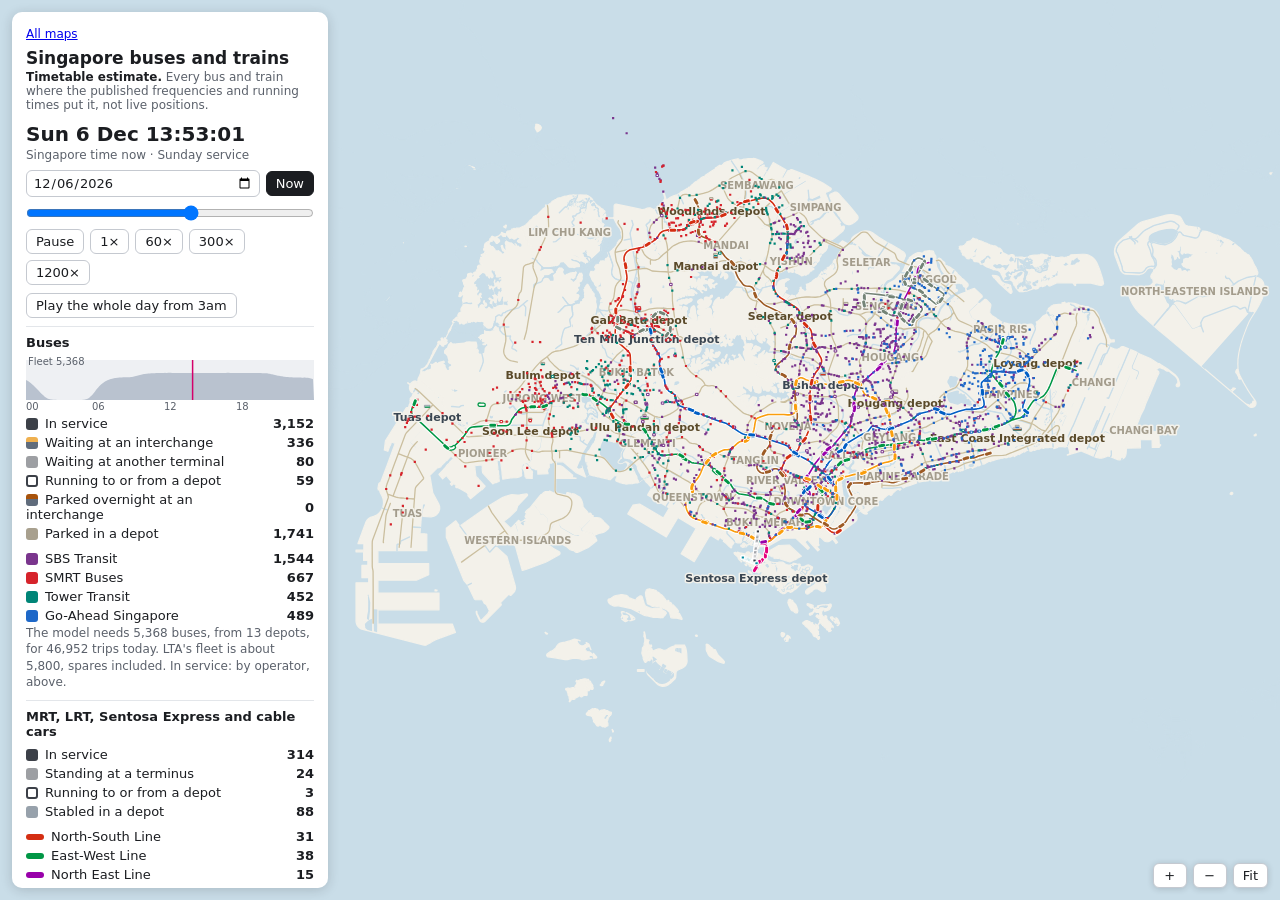
==== commit 347d8006: "Singapore: More details section, depot runs on LTA roads More details (loaded on demand): passengers" ====
--- a/index.html
+++ b/index.html
@@ -35,6 +35,11 @@
   details summary{cursor:pointer;font-weight:600;color:#1b1d21;font-size:13px;margin:0 0 4px}
   details li{margin:0 0 4px;line-height:1.35}
   details ul{padding-left:16px;margin:4px 0}
+  details h3{font-size:12px;margin:10px 0 4px;color:#1b1d21}
+  .xchart{width:100%;height:66px;display:block;margin:2px 0 4px}
+  .key{display:flex;flex-wrap:wrap;gap:2px 10px;margin:4px 0 6px}
+  .dot{display:inline-block;width:10px;height:10px;border-radius:50%;margin-right:5px;vertical-align:-1px}
+  .dash{display:inline-block;width:18px;height:0;border-top:3px dashed;margin-right:5px;vertical-align:3px}
   #depots td{font-size:12px}
   .credit{font-size:10.5px;color:#6b717b;margin:4px 0 0;line-height:1.35}
   #tip{position:absolute;z-index:6;pointer-events:none;background:#1b1d21;color:#fff;font-size:12px;line-height:1.4;padding:6px 9px;border-radius:6px;max-width:280px;display:none}
@@ -97,6 +102,22 @@
 
   <details><summary>Depots</summary><table id="depots"></table></details>
   <details><summary>Interchanges</summary><table id="ichs"></table></details>
+  <details id="xd"><summary>More details</summary>
+    <p class="small">Passengers are LTA's fare-card taps for September 2026, as an average weekday or weekend day to match the date shown. <span id="xdNote"></span></p>
+    <h3>Passengers and services through the day</h3>
+    <canvas id="xdBus" class="xchart" aria-label="Bus boardings an hour and buses in service through the day"></canvas>
+    <canvas id="xdTrain" class="xchart" aria-label="Train entries an hour and trains in service through the day"></canvas>
+    <p class="small" id="xdPeak"></p>
+    <h3>On the map</h3>
+    <label class="check"><input type="checkbox" id="xdStops"><span>Busiest stops and stations, this hour</span></label>
+    <label class="check"><input type="checkbox" id="xdFlows"><span>Rides between areas, this hour</span></label>
+    <label class="check"><input type="checkbox" id="xdCrowd"><span>MRT and LRT crowding forecast</span></label>
+    <label class="check"><input type="checkbox" id="xdBuild"><span>Lines being built</span></label>
+    <div class="small" id="xdKey"></div>
+    <h3>Planned bus route changes</h3>
+    <p class="small" id="xdPlanned"></p>
+    <p class="credit">Passengers: LTA DataMall, Passenger Volume by Bus Stops, by Train Stations and by Origin-Destination (September 2026). Crowding: LTA DataMall, Station Crowd Density Forecast. Areas: URA Master Plan 2019 planning areas. Lines being built: &copy; OpenStreetMap contributors (ODbL).</p>
+  </details>
   <details><summary>How this is worked out</summary><ul id="how"></ul></details>
   <p class="credit" id="credit"></p>
 </aside>
@@ -104,7 +125,7 @@
 <div id="zoom"><button type="button" id="zin" aria-label="Zoom in">+</button><button type="button" id="zout" aria-label="Zoom out">&minus;</button><button type="button" id="zfit">Fit</button></div>
 <div id="tip" role="status"></div>
 
-<script src="sg-data.js?v=7c804ccb"></script>
+<script src="sg-data.js?v=7e4648e3"></script>
 <script>
 (function () {
 'use strict';
@@ -162,12 +183,20 @@
 const rstations = D.rail.stations.map(s => ({ id: s[0], name: s[1], x: px(s[2] / Qd), y: py(s[3] / Qd) }));
 const rpats = D.rail.patterns.map(p => ({ line: RL[p.l], li: p.l, g: geoms[p.g], s: p.s, d: p.d, t: p.t, h: p.h, loop: !!p.loop, fixed: !!p.fixed, win: p.win, starts: p.starts, dur: p.t[p.t.length - 1] }));
 const startOf = p => pointAt(p.g, p.d[0]), endOf = p => pointAt(p.g, p.d[p.d.length - 1]);
-const roadRun = (g, rev) => ({ g, rev, secs: g.cum[g.n - 1] / DEAD_SPEED + 60 });
-const lineRun = (a, b) => { const len = Math.hypot(b.x - a.x, b.y - a.y) || 1; return { g: { x: [a.x, b.x], y: [a.y, b.y], cum: [0, len], n: 2 }, rev: false, secs: len * DEAD_DETOUR / DEAD_SPEED + 120 }; };
+const RUN_T = D.runBands || [], RUN_S = new Map((D.runTimes || []).map(r => [r[0], r[1]]));
+function runSecs(s, t) {
+  const b = RUN_T, n = b.length; if (n === 1) return s[0];
+  t = ((t % 86400) + 86400) % 86400;
+  let k = n - 1; for (let i = 0; i < n; i++) if (b[i] <= t) k = i;
+  const j = (k + 1) % n, tk = b[k] <= t ? b[k] : b[k] - 86400, tj = b[j] > tk ? b[j] : b[j] + 86400, f = (t - tk) / (tj - tk);
+  return s[k] + (s[j] - s[k]) * f;
+}
+const roadRun = (gi, rev) => { const g = geoms[gi], s = RUN_S.get(gi), secs = g.cum[g.n - 1] / DEAD_SPEED + 60; return { g, rev, secs, at: s ? t => runSecs(s, t) : () => secs }; };
+const lineRun = (a, b) => { const len = Math.hypot(b.x - a.x, b.y - a.y) || 1, secs = len * DEAD_DETOUR / DEAD_SPEED + 120; return { g: { x: [a.x, b.x], y: [a.y, b.y], cum: [0, len], n: 2 }, rev: false, secs, at: () => secs }; };
 for (const p of pats) {
   const dep = p.svc.depot;
-  p.outRun = p.r && p.r[0] >= 0 ? roadRun(geoms[p.r[0]], false) : lineRun(dep, startOf(p));
-  p.inRun = p.r && p.r[1] >= 0 ? roadRun(geoms[p.r[1]], true) : lineRun(endOf(p), dep);
+  p.outRun = p.r && p.r[0] >= 0 ? roadRun(p.r[0], false) : lineRun(dep, startOf(p));
+  p.inRun = p.r && p.r[1] >= 0 ? roadRun(p.r[1], true) : lineRun(endOf(p), dep);
 }
 
 const groups = new Map();
@@ -206,7 +235,7 @@
   return out;
 }
 
-const goesHome = (a, b) => b.start - a.end > Math.max(WAIT_MAX, a.p.inRun.secs + b.p.outRun.secs + PREP + 1800);
+const goesHome = (a, b) => b.start - a.end > Math.max(WAIT_MAX, a.p.inRun.at(a.end) + b.p.outRun.at(b.start - PREP) + PREP + 1800);
 const OUT = 0, WAIT = 1, RUN = 2, IN = 3;
 
 function workings(dt) {
@@ -271,13 +300,13 @@
   const { buses } = pl;
   for (const bus of buses) {
     const segs = [], first = bus.trips[0];
-    const goOut = tr => { const R = tr.p.outRun; segs.push({ k: OUT, t0: tr.start - PREP - R.secs, t1: tr.start - PREP, run: R, trip: tr }); segs.push({ k: WAIT, t0: tr.start - PREP, t1: tr.start, trip: tr }); };
+    const goOut = tr => { const R = tr.p.outRun; segs.push({ k: OUT, t0: tr.start - PREP - R.at(tr.start - PREP), t1: tr.start - PREP, run: R, trip: tr }); segs.push({ k: WAIT, t0: tr.start - PREP, t1: tr.start, trip: tr }); };
     if (bus.morn) segs.push({ k: WAIT, t0: first.start - PREP, t1: first.start, trip: first }); else goOut(first);
     bus.trips.forEach((tr, i) => {
       segs.push({ k: RUN, t0: tr.start, t1: tr.end, trip: tr });
       const nx = bus.trips[i + 1], R = tr.p.inRun;
-      if (!nx) { if (!bus.night) segs.push({ k: IN, t0: tr.end, t1: tr.end + R.secs, run: R, trip: tr }); return; }
-      if (goesHome(tr, nx)) { segs.push({ k: IN, t0: tr.end, t1: tr.end + R.secs, run: R, trip: tr }); goOut(nx); }
+      if (!nx) { if (!bus.night) segs.push({ k: IN, t0: tr.end, t1: tr.end + R.at(tr.end), run: R, trip: tr }); return; }
+      if (goesHome(tr, nx)) { segs.push({ k: IN, t0: tr.end, t1: tr.end + R.at(tr.end), run: R, trip: tr }); goOut(nx); }
       else segs.push({ k: WAIT, t0: tr.end, t1: nx.start, trip: nx });
     });
     bus.segs = segs; bus.t0 = segs[0].t0; bus.t1 = segs[segs.length - 1].t1;
@@ -578,6 +607,11 @@
     RL.forEach((l, i) => { c.strokeStyle = 'rgb(' + l.rgb + ')'; c.lineWidth = (l.cable ? w * 0.4 : w) / k; c.stroke(railPaths[i]); });
     if (w > 2.4) RL.forEach((l, i) => { if (l.cable) return; c.strokeStyle = '#ffffff'; c.lineWidth = w * 0.3 / k; c.stroke(railPaths[i]); });
   }
+  if (XD.on.build && XD.data) {
+    const w = Math.min(Math.max(4 * k, 2), 5);
+    for (const b of XD.data.bl) { c.setLineDash([]); c.strokeStyle = 'rgba(255,255,255,0.8)'; c.lineWidth = (w + 2) / k; c.stroke(b.p); c.setLineDash([6 / k, 4 / k]); c.strokeStyle = 'rgb(' + b.rgb + ')'; c.lineWidth = w / k; c.stroke(b.p); }
+    c.setLineDash([]);
+  }
   c.setTransform(dpr, 0, 0, dpr, 0, 0);
   if (show.trains && k > 0.02) {
     const r = Math.min(Math.max(k * 40, 1.8), 6);
@@ -624,6 +658,7 @@
 function drawDynamic() {
   const k = view.k;
   ctx.lineJoin = 'round';
+
   if (show.buses) {
     for (const d of depots) drawYard(d, Math.max(0, d.cap - busCount.depotOut[d.i]), () => OPS[d.op].rgb);
     for (const I of ICH) { const P = ichParked[I.i], Q = ichWaiting[I.i], night = P.length; drawYard(I, night + Q.length, i => OPS[i < night ? P[i][2] : Q[i - night].bus.op].rgb, i => i < night ? ICH_NIGHT : ICH_WAIT); }
@@ -691,6 +726,7 @@
     ctx.beginPath(); ctx.arc(pts[0][0], pts[0][1], Math.max(Wd * 0.2, 1), 0, 7); ctx.fillStyle = '#ffffff'; ctx.fill();
     ctx.globalAlpha = 1;
   }
+  if (XD.data) drawDetails();
 }
 
 const DAYS = ['Sun', 'Mon', 'Tue', 'Wed', 'Thu', 'Fri', 'Sat'], MONTHS = ['Jan', 'Feb', 'Mar', 'Apr', 'May', 'Jun', 'Jul', 'Aug', 'Sep', 'Oct', 'Nov', 'Dec'];
@@ -707,10 +743,10 @@
 el('credit').textContent = 'Built ' + D.meta.built + '. ' + D.meta.credit;
 const guessed = services.filter(s => s.guess).map(s => s.n);
 el('how').innerHTML = [
-  'Routes, stops and first and last buses at every stop are LTA\'s (via BusRouter SG, ' + D.meta.busData + '). Times between stops are LTA\'s published first-bus times differenced, from a community feed (' + D.meta.gtfsVersion + ').',
+  'Routes, stops and first and last buses at every stop are LTA\'s (LTA DataMall' + (D.meta.dmDate ? ', ' + D.meta.dmDate : '') + '). Times between stops come from LTA\'s first and last bus times at each stop. The lines the routes follow are BusRouter SG\'s.',
   'LTA does not publish bus timetables. It does publish, for every service and direction, the range of the gap between buses in four periods: 6:30-8:30, 8:31-16:59, 17:00-19:00 and after 19:00 (LTA DataMall). Buses here run at the middle of each range, at the 8:31-16:59 gap before 6:30, and not at all in a period with no gap. LTA gives no weekend figures, so Saturdays and Sundays run at the off-peak gaps: the daytime one from 8:00 (Sundays 9:00) to 20:00, the evening one otherwise.',
   'Which bus works which trip is not published either. Buses stay on their service, take the next departure from the terminal they reach after at least ' + LAYOVER / 60 + ' minutes there, and go back to the depot when the next one they are needed for is more than ' + WAIT_MAX / 60 + ' minutes away (and the round trip fits). The depot for each service comes from its contract package; ' + (guessed.length ? guessed.join(', ') + ' are not listed, so they use the nearest depot.' : 'every service is listed.'),
-  'Buses running empty to and from their depot follow the roads, at 25 km/h: the shortest way, from the bus stop nearest the depot, along roads the bus routes use. Roads no bus route uses, and one-way streets, are not known.',
+  'Buses running empty to and from their depot follow the roads, from the depot to where their trip starts: LTA\'s road network, plus the bus route lines where LTA lists no road (Changi Airport, Sentosa, the zoo, Johor Bahru). ' + (RUN_T.length ? 'Their speed through the day is LTA\'s measured road speed (Traffic Speed Bands, ' + (D.meta.speedDate || '') + ', at ' + RUN_T.map(t => hhmm(t)).join(', ') + '), averaged by type of road, at most 60 km/h.' : 'They run at 25 km/h.') + ' One-way streets are not known.',
   'MRT and LRT trains run to LTA\'s published timetable (LTA DataMall, train GTFS schedule): every trip on weekdays, Saturdays and Sundays or public holidays, short turns included. A train comes out of its depot, joins the line at the station nearest the depot and runs empty to where its first trip starts; after its last trip it runs back the same way. Each line\'s depots are LTA\'s (the East Coast Integrated Depot takes the East-West, Downtown and Thomson-East Coast lines); a train uses whichever is nearest where its day starts. A train with more than 15 minutes to wait at a terminus goes back to its depot instead. Train lengths are fixed by line.',
   'Some buses sleep at the interchanges. Half of each interchange\'s berths (Wikipedia\'s list) are taken overnight by the last buses of the night to finish there, so they do not block earlier arrivals; their service\'s first buses leave from there in the morning. Each depot is drawn with room for the most of its buses it holds at once.',
   'Through the day, a bus between trips waits where its next trip starts. At an interchange it is drawn inside the interchange in its operator\'s colour with a light orange end, apart from the buses parked there overnight (dark orange end). At busy times more buses wait than there are berths; the extra bays, drawn dashed, stand for the interchange\'s bus park.',
@@ -735,6 +771,121 @@
   const cx = X(secs / 300); c.strokeStyle = '#d4006a'; c.lineWidth = 1.5; c.beginPath(); c.moveTo(cx, Y(max)); c.lineTo(cx, Y(0)); c.stroke();
 }
 spark.addEventListener('click', e => { const r = spark.getBoundingClientRect(); setSim(Math.floor(sim / DAY) * DAY + Math.round((e.clientX - r.left) / r.width * 86400 / 30) * 30000); });
+
+const XD = { data: null, loading: false, on: { stops: false, flows: false, crowd: false, build: false }, arcs: [], crowdF: null };
+const CROWD = { l: '58,157,93', m: '242,165,22', h: '215,38,61' }, CROWD_NAME = { l: 'low', m: 'moderate', h: 'high' };
+function loadDetails() {
+  if (XD.data || XD.loading) return; XD.loading = true; el('xdNote').textContent = 'Loading...';
+  const s = document.createElement('script'); s.src = 'sg-details.js?v=' + encodeURIComponent(D.meta.built || '');
+  s.onload = () => {
+    const X = window.SG_DETAILS; if (!X) return;
+    X.st = X.stations.map(s => ({ name: s[0], key: s[1], x: px(s[2] / Qd), y: py(s[3] / Qd) }));
+    X.ar = X.areas.map(a => ({ name: a[0], x: px(a[1] / Qd), y: py(a[2] / Qd) }));
+    X.flowMax = [0, 1].map(d => { let m = 1; for (let h = 0; h < 24; h++) { const l = X.flows[d * 24 + h]; for (let i = 2; i < l.length; i += 3) m = Math.max(m, l[i]); } return m; });
+    X.bl = X.building.map(b => ({ name: b.name, rgb: b.colour, p: path(b.g.map(decode)) }));
+    X.cr = X.crowd.map(c => ({ date: c.date, dt: c.dt, st: c.st.map(s => ({ name: s[0], x: px(s[1] / Qd), y: py(s[2] / Qd), lv: s[3] })) }));
+    XD.data = X; el('xdNote').textContent = ''; baseDirty = true;
+    const P = X.planned; el('xdPlanned').textContent = P.list.length ? P.list.map(r => 'Service ' + r[0] + (r[1] ? ' from ' + r[1].slice(0, 10) : '')).join('; ') + '.' : 'LTA lists none' + (P.checked ? ' (checked ' + P.checked + ')' : '') + '. When it does, the new routes can be fetched and built in.';
+  };
+  s.onerror = () => { XD.loading = false; el('xdNote').textContent = 'The details file is missing.'; };
+  document.head.appendChild(s);
+}
+const pdt = day => dayType(day) === 0 ? 0 : 1, DT_WORD = ['weekday', 'weekend day'];
+function hourly(arr, base, d, secs) {
+  const u = secs / 3600 - 0.5, h0 = Math.floor(u), f = u - h0, a = ((h0 % 24) + 24) % 24, b = (a + 1) % 24;
+  return arr[base + d * 24 + a] * (1 - f) + arr[base + d * 24 + b] * f;
+}
+const stopR = v => Math.sqrt(v) * 0.085 * Math.sqrt(Math.min(Math.max(view.k / 0.03, 1), 3));
+function crowdFor(day) { const X = XD.data, dt = dayType(day); return X.cr.find(c => c.dt === dt) || X.cr.find(c => (c.dt === 0) === (dt === 0)) || X.cr[X.cr.length - 1] || null; }
+function drawDetails() {
+  const X = XD.data, day = Math.floor(sim / DAY), secs = (sim - day * DAY) / 1000, d = pdt(day);
+  const vis = (Xs, Ys, r) => Xs > -r && Xs < W + r && Ys > -r && Ys < H + r;
+  XD.arcs = [];
+  if (XD.on.flows) {
+    const l = X.flows[d * 24 + Math.floor(secs / 3600) % 24], m = X.flowMax[d];
+    ctx.lineCap = 'round';
+    for (let i = l.length - 3; i >= 0; i -= 3) {
+      const A = X.ar[l[i]], B = X.ar[l[i + 1]], v = l[i + 2], x1 = sx(A.x), y1 = sy(A.y), x2 = sx(B.x), y2 = sy(B.y), dx = x2 - x1, dy = y2 - y1;
+      const cx = (x1 + x2) / 2 - dy * 0.18, cy = (y1 + y2) / 2 + dx * 0.18, w = 0.8 + 11 * v / m;
+      ctx.strokeStyle = 'rgba(16,96,120,0.5)'; ctx.lineWidth = w; ctx.beginPath(); ctx.moveTo(x1, y1); ctx.quadraticCurveTo(cx, cy, x2, y2); ctx.stroke();
+      const t = 0.8, qx = (1 - t) * (1 - t) * x1 + 2 * (1 - t) * t * cx + t * t * x2, qy = (1 - t) * (1 - t) * y1 + 2 * (1 - t) * t * cy + t * t * y2, tx = 2 * (1 - t) * (cx - x1) + 2 * t * (x2 - cx), ty = 2 * (1 - t) * (cy - y1) + 2 * t * (y2 - cy), tl = Math.hypot(tx, ty) || 1, s = w * 0.9 + 3;
+      ctx.fillStyle = 'rgba(16,96,120,0.75)'; ctx.beginPath(); ctx.moveTo(qx + tx / tl * s, qy + ty / tl * s); ctx.lineTo(qx - ty / tl * s * 0.7, qy + tx / tl * s * 0.7); ctx.lineTo(qx + ty / tl * s * 0.7, qy - tx / tl * s * 0.7); ctx.fill();
+      XD.arcs.push({ x: 0.25 * x1 + 0.5 * cx + 0.25 * x2, y: 0.25 * y1 + 0.5 * cy + 0.25 * y2, A, B, v });
+    }
+    ctx.fillStyle = '#10607a'; for (const A of new Set(XD.arcs.flatMap(a => [a.A, a.B]))) { const Xs = sx(A.x), Ys = sy(A.y); if (vis(Xs, Ys, 4)) { ctx.beginPath(); ctx.arc(Xs, Ys, 2.5, 0, 7); ctx.fill(); } }
+  }
+  if (XD.on.stops) {
+    ctx.lineWidth = 1; ctx.fillStyle = 'rgba(214,96,30,0.32)'; ctx.strokeStyle = 'rgba(150,58,10,0.75)';
+    for (let i = 0; i < stops.length; i++) {
+      const v = hourly(X.stopIn, i * 48, d, secs) + hourly(X.stopOut, i * 48, d, secs), r = stopR(v); if (r < 0.7) continue;
+      const Xs = sx(stops[i].x), Ys = sy(stops[i].y); if (!vis(Xs, Ys, r)) continue;
+      ctx.beginPath(); ctx.arc(Xs, Ys, r, 0, 7); ctx.fill(); ctx.stroke();
+    }
+    ctx.fillStyle = 'rgba(40,70,190,0.30)'; ctx.strokeStyle = 'rgba(25,45,140,0.85)';
+    X.st.forEach((s, i) => {
+      const v = hourly(X.stationIn, i * 48, d, secs) + hourly(X.stationOut, i * 48, d, secs), r = stopR(v); if (r < 0.7) return;
+      const Xs = sx(s.x), Ys = sy(s.y); if (!vis(Xs, Ys, r)) return;
+      ctx.beginPath(); ctx.arc(Xs, Ys, r, 0, 7); ctx.fill(); ctx.stroke();
+    });
+  }
+  if (XD.on.crowd) {
+    const F = XD.crowdF = crowdFor(day); if (!F) return;
+    const q = Math.floor(secs / 1800) % 48, r = Math.min(Math.max(view.k * 70, 3.5), 8);
+    ctx.lineWidth = 1.5; ctx.strokeStyle = '#ffffff';
+    for (const s of F.st) { const Xs = sx(s.x), Ys = sy(s.y); if (!vis(Xs, Ys, r)) continue; const c = CROWD[s.lv[q]]; ctx.fillStyle = c ? 'rgb(' + c + ')' : '#9aa0a8'; ctx.beginPath(); ctx.arc(Xs, Ys, r, 0, 7); ctx.fill(); ctx.stroke(); }
+  }
+}
+function detailsTip(mx, my) {
+  const X = XD.data; if (!X) return '';
+  const day = Math.floor(sim / DAY), secs = (sim - day * DAY) / 1000, d = pdt(day), near = (x, y) => Math.hypot(sx(x) - mx, sy(y) - my);
+  const per = ' an hour (September 2026, average ' + DT_WORD[d] + ')';
+  if (XD.on.crowd && XD.crowdF) { const q = Math.floor(secs / 1800) % 48; for (const s of XD.crowdF.st) if (near(s.x, s.y) < 8) return '<b>' + s.name + '</b><br>Crowding forecast ' + hhmm(q * 1800) + '-' + hhmm(q * 1800 + 1800) + ': ' + (CROWD_NAME[s.lv[q]] || 'not given') + '<br>LTA forecast for ' + XD.crowdF.date; }
+  if (XD.on.stops) {
+    let best = '', bd = Infinity;
+    X.st.forEach((s, i) => { const a = hourly(X.stationIn, i * 48, d, secs), b = hourly(X.stationOut, i * 48, d, secs), dd = near(s.x, s.y); if (dd < Math.max(stopR(a + b), 5) && dd < bd) { bd = dd; best = '<b>' + s.name + '</b> station (' + s.key + ')<br>' + fmtN(Math.round(a)) + ' in, ' + fmtN(Math.round(b)) + ' out' + per; } });
+    if (!best) for (let i = 0; i < stops.length; i++) { const a = hourly(X.stopIn, i * 48, d, secs), b = hourly(X.stopOut, i * 48, d, secs), dd = near(stops[i].x, stops[i].y); if (dd < Math.max(stopR(a + b), 4) && dd < bd) { bd = dd; best = '<b>' + stops[i].name + '</b> (' + stops[i].code + ')<br>' + fmtN(Math.round(a)) + ' boarding, ' + fmtN(Math.round(b)) + ' alighting' + per; } }
+    if (best) return best;
+  }
+  if (XD.on.flows) { let best = null, bd = 12; for (const a of XD.arcs) { const dd = Math.hypot(a.x - mx, a.y - my); if (dd < bd) { bd = dd; best = a; } } if (best) return '<b>' + best.A.name + ' to ' + best.B.name + '</b><br>' + fmtN(best.v) + ' bus and train rides, ' + hhmm(Math.floor(secs / 3600) * 3600) + '-' + hhmm(Math.floor(secs / 3600) * 3600 + 3600) + '<br>September 2026, average ' + DT_WORD[d]; }
+  return '';
+}
+const curves = new Map();
+function inService(kind, dt) {
+  const key = kind + dt; if (curves.has(key)) return curves.get(key);
+  const a = new Float32Array(288);
+  if (kind === 'bus') { for (const b of planFor(dt).buses) for (const sg of b.segs) if (sg.k === RUN) for (let i = Math.ceil(sg.t0 / 300); i * 300 < sg.t1; i++) a[i % 288]++; }
+  else for (const tr of railFor(dt)) { if (tr.p.line.cable) continue; for (let i = Math.ceil(tr.start / 300); i * 300 < tr.end; i++) a[i % 288]++; }
+  curves.set(key, a); return a;
+}
+function drawXChart(cv, bars, line, colour, secs) {
+  const r = cv.getBoundingClientRect(), w = Math.round(r.width * dpr), h = Math.round(r.height * dpr); if (!w || !h) return;
+  if (cv.width !== w || cv.height !== h) { cv.width = w; cv.height = h; }
+  const c = cv.getContext('2d'); c.setTransform(dpr, 0, 0, dpr, 0, 0); c.clearRect(0, 0, r.width, r.height);
+  const top = 12, bot = r.height - 11, X = t => t / 86400 * r.width, bm = Math.max(...bars), lm = Math.max(...line);
+  c.fillStyle = 'rgb(' + colour + ')'; bars.forEach((v, hr) => { const y = bot - v / bm * (bot - top); c.fillRect(X(hr * 3600) + 0.5, y, r.width / 24 - 1, bot - y); });
+  c.beginPath(); line.forEach((v, i) => { const x = X(i * 300), y = bot - v / lm * (bot - top); i ? c.lineTo(x, y) : c.moveTo(x, y); }); c.strokeStyle = '#1b1d21'; c.lineWidth = 1.4; c.stroke();
+  c.fillStyle = '#5b616b'; c.font = '10px system-ui, Segoe UI, Arial, sans-serif'; c.textBaseline = 'bottom';
+  for (const hr of [0, 6, 12, 18]) c.fillText(String(hr).padStart(2, '0'), X(hr * 3600) + (hr ? -6 : 0), r.height);
+  const cx = X(secs); c.strokeStyle = '#d4006a'; c.lineWidth = 1.5; c.beginPath(); c.moveTo(cx, top - 2); c.lineTo(cx, bot); c.stroke();
+}
+function drawDetailsPanel() {
+  const X = XD.data; if (!X || !el('xd').open) return;
+  const day = Math.floor(sim / DAY), secs = (sim - day * DAY) / 1000, d = pdt(day), dt = dayType(day);
+  const bus = inService('bus', dt), train = inService('train', dt), bb = X.demand.bus[d], tb = X.demand.train[d];
+  drawXChart(el('xdBus'), bb, bus, '243,201,168', secs); drawXChart(el('xdTrain'), tb, train, '200,211,240', secs);
+  const argmax = a => { let m = 0; for (let i = 1; i < a.length; i++) if (a[i] > a[m]) m = i; return m; };
+  const hb = argmax(bb), ht = argmax(tb), pb = argmax(bus), pt = argmax(train);
+  el('xdPeak').innerHTML = '<span class="sw" style="background:rgb(243,201,168)"></span>Bus boardings an hour, most at ' + hhmm(hb * 3600) + '-' + hhmm(hb * 3600 + 3600) + ' (' + fmtN(bb[hb]) + '); line: buses in service, most at ' + hhmm(pb * 300) + ' (' + fmtN(bus[pb]) + ').<br>'
+    + '<span class="sw" style="background:rgb(200,211,240)"></span>Train entries an hour, most at ' + hhmm(ht * 3600) + '-' + hhmm(ht * 3600 + 3600) + ' (' + fmtN(tb[ht]) + '); line: trains in service, most at ' + hhmm(pt * 300) + ' (' + fmtN(train[pt]) + ').';
+  const key = [];
+  if (XD.on.stops) key.push('<div class="key"><span><span class="dot" style="background:rgba(214,96,30,.45);border:1px solid rgb(150,58,10)"></span>bus stop</span><span><span class="dot" style="background:rgba(40,70,190,.4);border:1px solid rgb(25,45,140)"></span>station</span></div>Circle area: people boarding plus alighting this hour, average ' + DT_WORD[d] + '.');
+  if (XD.on.flows) key.push('<div class="key"><span><span class="dash" style="border-top:3px solid rgba(16,96,120,.6)"></span>rides an hour from one planning area to another</span></div>The 60 biggest flows this hour; every bus or train ride counts, so a journey with a change counts twice. ' + fmtN(X.rides[d * 24 + Math.floor(secs / 3600) % 24]) + ' rides start this hour in all.');
+  if (XD.on.crowd) { const F = crowdFor(day); key.push('<div class="key">' + ['l', 'm', 'h'].map(c => '<span><span class="dot" style="background:rgb(' + CROWD[c] + ')"></span>' + CROWD_NAME[c] + '</span>').join('') + '</div>' + (F ? 'LTA\'s forecast for ' + F.date + (F.dt === dt ? '' : ' (no forecast for this kind of day yet)') + ', by half hour.' : 'No forecast saved.')); }
+  if (XD.on.build) key.push('<div class="key">' + X.bl.map(b => '<span><span class="dash" style="border-color:rgb(' + b.rgb + ')"></span>' + b.name + '</span>').join('') + '</div>');
+  const html = key.join('<br>'); if (el('xdKey').innerHTML !== html) el('xdKey').innerHTML = html;
+}
+el('xd').addEventListener('toggle', () => { if (el('xd').open) loadDetails(); });
+for (const [id, k] of [['xdStops', 'stops'], ['xdFlows', 'flows'], ['xdCrowd', 'crowd'], ['xdBuild', 'build']]) el(id).addEventListener('change', e => { XD.on[k] = e.target.checked; if (e.target.checked) loadDetails(); baseDirty = true; });
 
 let scrubbing = false;
 function updatePanel() {
@@ -754,7 +905,7 @@
   railYards.forEach(Y => { if (Y.n) el('rd-' + Y.d.i).textContent = Math.max(Y.n - tc.depotOut[Y.d.i].reduce((a, b) => a + b, 0), 0) + ' of ' + Y.n; });
   depots.forEach(dp => { el('dp-' + dp.i).textContent = fmtN(Math.max(dp.cap - c.depotOut[dp.i], 0)) + ' of ' + fmtN(dp.slots); });
   el('fleet').textContent = 'The model needs ' + fmtN(FLEET) + ' buses, from ' + depots.length + ' depots, for ' + fmtN(planFor(dayType(Math.floor(sim / DAY))).trips) + ' trips today. LTA\'s fleet is about 5,800, spares included. In service: by operator, above.';
-  drawSpark();
+  drawSpark(); drawDetailsPanel();
 }
 
 function setSim(ms) { live = false; sim = ms; }
@@ -822,6 +973,7 @@
   const near = (x, y) => { const dx = sx(x) - mx, dy = sy(y) - my; return dx * dx + dy * dy; };
   if (show.trains) for (const t of trains) { const d2 = near(t.x, t.y); if (d2 < bd) { bd = d2; html = describeTrain(t); } }
   if (show.buses) for (const b of buses) { const d2 = near(b.x, b.y); if (d2 < bd) { bd = d2; html = describeBus(b); } }
+  if (!html && XD.data) html = detailsTip(mx, my);
   const over = d => { const y = yard(d); return Math.abs(mx - sx(d.x)) <= Math.max(y.w * view.k / 2, 6) + 4 && Math.abs(my - sy(d.y)) <= Math.max(y.h * view.k / 2, 6) + 4; };
   if (!html) for (const d of depots) if (over(d)) html = '<b>' + d.name + '</b><br>' + OPS[d.op].name + '<br>' + fmtN(Math.max(d.cap - busCount.depotOut[d.i], 0)) + ' of ' + fmtN(d.slots) + ' buses in the depot';
   if (!html) for (const I of ICH) if (over(I)) { const w = ichWaiting[I.i].length, p = ichParked[I.i].length; html = '<b>' + I.name + '</b><br>' + w + ' waiting between trips<br>' + p + ' parked overnight<br>' + I.slots + ' berths' + (w + p > I.slots ? ', so ' + (w + p - I.slots) + ' in the bus park' : ''); }
